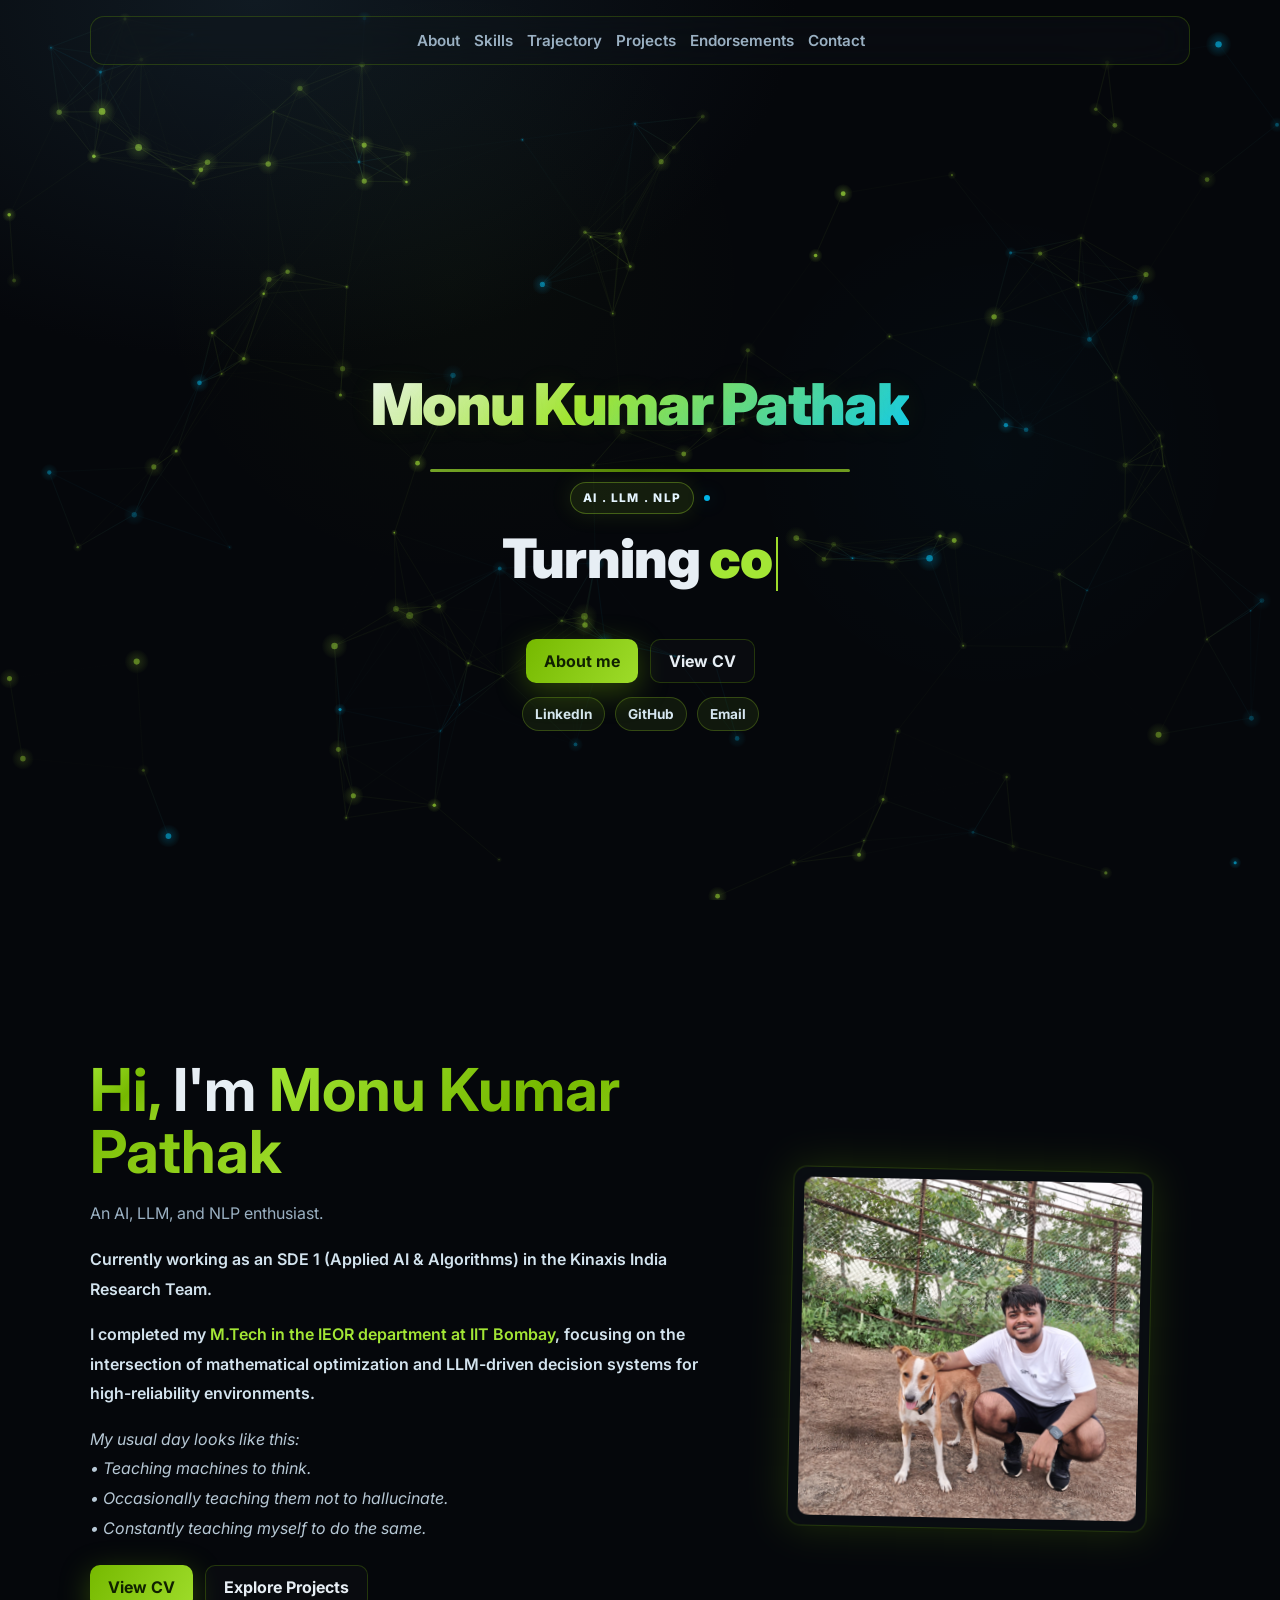
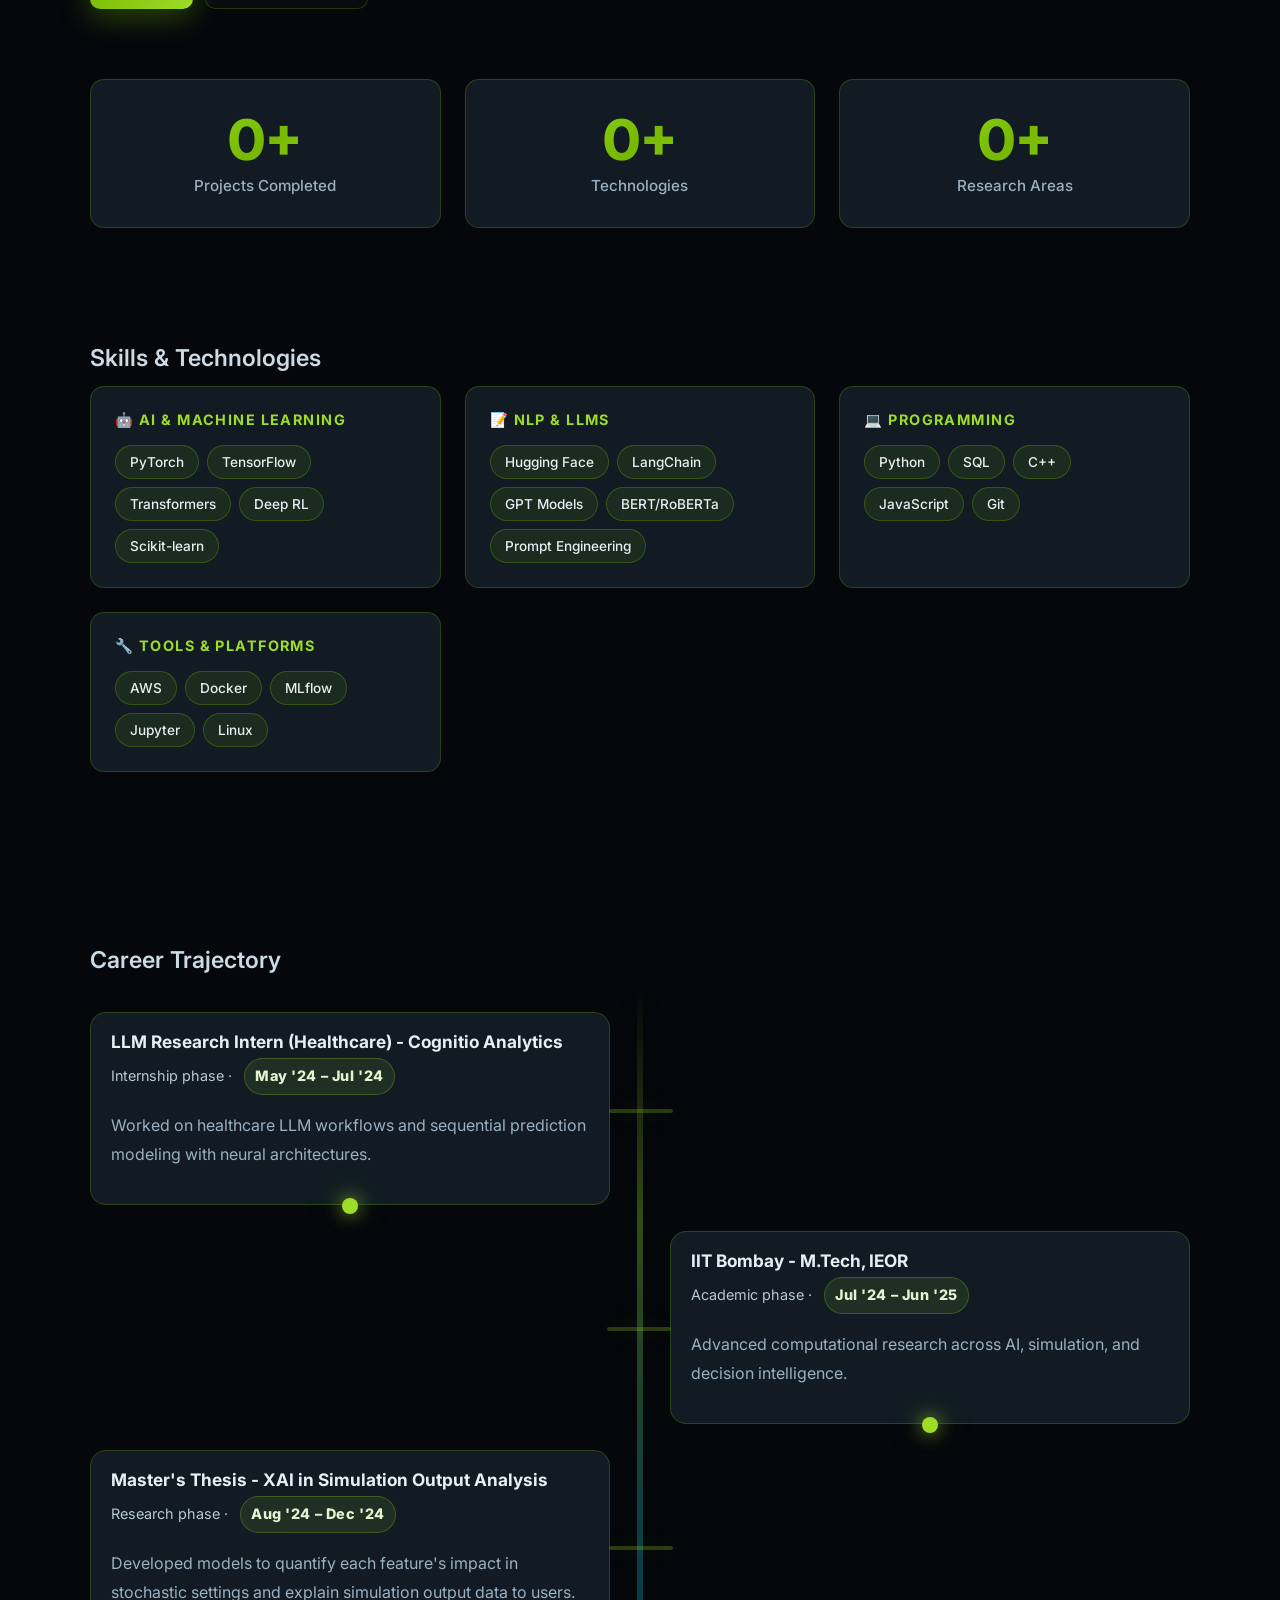
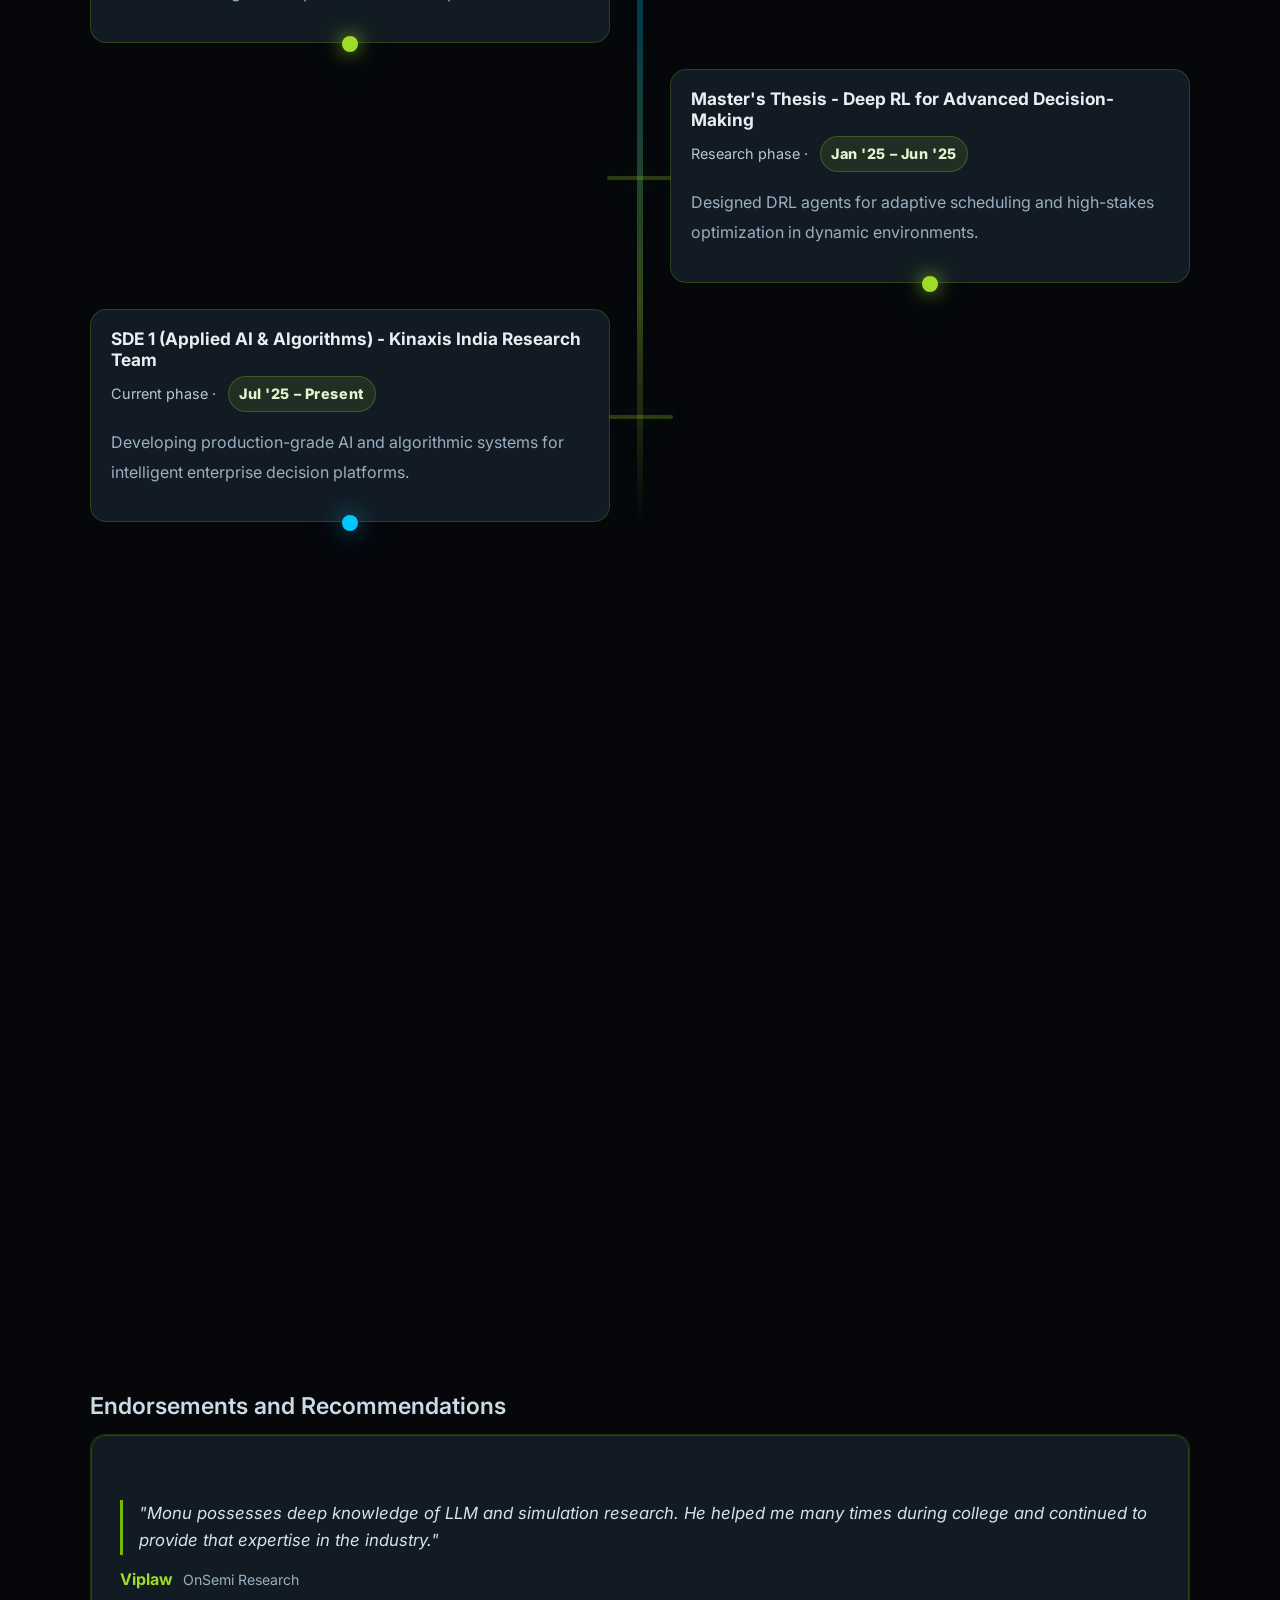
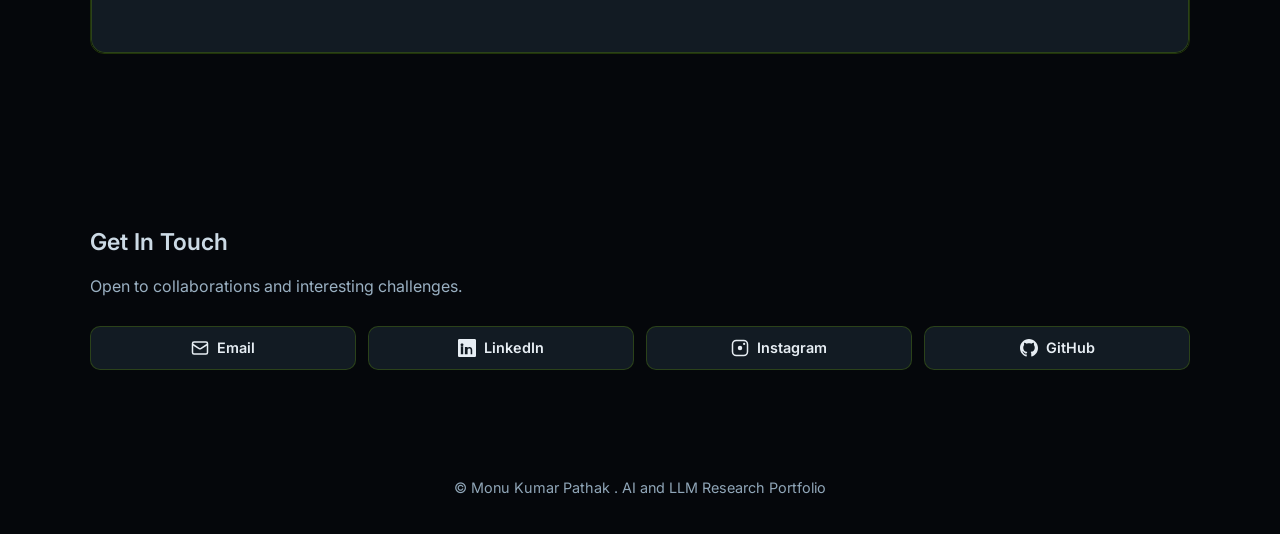
==== index.html @ 648ab64d "changed website theme and updated it" ====
<!DOCTYPE html>
<html lang="en">
<head>
  <meta charset="UTF-8" />
  <meta name="viewport" content="width=device-width, initial-scale=1.0" />
  <title>Monu Kumar Pathak | AI & LLM Research</title>
  <meta name="description" content="Portfolio of Monu Kumar Pathak - AI and LLM Researcher focused on simulation intelligence, explainability, and deep reinforcement learning." />
  
  <!-- Open Graph Meta Tags -->
  <meta property="og:title" content="Monu Kumar Pathak | AI & LLM Research" />
  <meta property="og:description" content="AI and LLM Researcher focused on simulation intelligence, explainability, and deep reinforcement learning." />
  <meta property="og:type" content="website" />
  <meta property="og:image" content="profile.jpeg" />
  <meta name="twitter:card" content="summary_large_image" />
  <meta name="twitter:title" content="Monu Kumar Pathak | AI & LLM Research" />
  <meta name="twitter:description" content="AI and LLM Researcher focused on simulation intelligence, explainability, and deep reinforcement learning." />
  
  <link rel="preconnect" href="https://fonts.googleapis.com">
  <link rel="preconnect" href="https://fonts.gstatic.com" crossorigin>
  <link href="https://fonts.googleapis.com/css2?family=Inter:wght@400;500;600;700;800&display=swap" rel="stylesheet">
  <link rel="stylesheet" href="styles.css" />
</head>
<body>
  <!-- Scroll Progress Bar -->
  <div class="scroll-progress" id="scroll-progress"></div>
  
  <!-- Page Loader -->
  <div class="page-loader" id="page-loader">
    <div class="loader-spinner"></div>
  </div>

  <canvas id="neural-canvas" aria-hidden="true"></canvas>

  <header class="site-header glass">
    <div class="container nav-wrap">
      <!-- <a class="brand" href="#top"><span>MKP</span></a> -->
      <nav aria-label="Main navigation">
        <a href="#about">About</a>
        <a href="#skills">Skills</a>
        <a href="#trajectory">Trajectory</a>
        <a href="#projects">Projects</a>
        <a href="#endorsements">Endorsements</a>
        <a href="#contact">Contact</a>
      </nav>
    </div>
  </header>

  <main id="top">
    <section class="landing-hero reveal">
      <div class="container landing-content">
        <div class="landing-identity">
          <div class="brand-lockup" aria-label="Monu Kumar Pathak personal brand">
            <p class="brand-name">Monu Kumar Pathak</p>
            <div class="brand-meta">
              <span class="brand-pill" id="tagline-prefix"></span>
              <span class="brand-dot" aria-hidden="true"></span>
              <!-- <span class="brand-role">Applied AI & Algorithms · Kinaxis Research</span> -->
            </div>
          </div>

          <h1 id="tagline-text" class="landing-tagline" aria-label="Animated tagline"></h1>

          <div class="landing-actions">
            <a class="btn btn-primary" href="#about" aria-label="Jump to About section">About me</a>
            <a class="btn btn-secondary" href="Monu_Pathak_CV.pdf" target="_blank" rel="noopener noreferrer" aria-label="Open CV PDF">View CV</a>
          </div>

          <div class="landing-social" aria-label="Social links">
            <a class="social-chip" href="https://www.linkedin.com/in/monupathak23/" target="_blank" rel="noopener noreferrer">LinkedIn</a>
            <a class="social-chip" href="https://github.com/monupathak" target="_blank" rel="noopener noreferrer">GitHub</a>
            <a class="social-chip" href="mailto:pathakmonu236@gmail.com">Email</a>
          </div>

          <div class="cursor" aria-hidden="true"></div>
        </div>
      </div>
    </section>

    <section id="about" class="hero reveal">
      <div class="container">
        <div class="hero-grid">
          <div>
            <h1><span class="gradient-text">Hi, </span>I'm <span class="gradient-text">Monu Kumar Pathak</span></h1>
            <p class="subtle-text">An AI, LLM, and NLP enthusiast.</p>
            <p class="strong-text">
              Currently working as an SDE 1 (Applied AI & Algorithms) in the Kinaxis India Research Team.
            </p>
            <p class="strong-text">
              I completed my <span style="color: #A3E635;">M.Tech in the IEOR department at IIT Bombay</span>, focusing on the intersection of mathematical optimization and LLM-driven decision systems for high-reliability environments.
            </p>
            <p class="emphasis">
              My usual day looks like this:<br>
              • Teaching machines to think.<br>
              • Occasionally teaching them not to hallucinate.<br>
              • Constantly teaching myself to do the same.
            </p>
            <div class="hero-actions">
              <a class="btn btn-primary" href="Monu_Pathak_CV.pdf" target="_blank" rel="noopener noreferrer" aria-label="View CV">View CV</a>
              <a class="btn btn-secondary" href="#projects" aria-label="Explore Projects">Explore Projects</a>
            </div>
          </div>
          <figure class="profile-card glass">
            <img src="profile.jpeg" alt="Monu Kumar Pathak - AI and LLM Researcher" loading="lazy" />
          </figure>
        </div>
        
        <!-- Stats Section -->
        <div class="stats-grid">
          <div class="stat-card glass reveal">
            <div class="stat-number" data-target="6">0</div>
            <div class="stat-label">Projects Completed</div>
          </div>
          <!-- <div class="stat-card glass reveal">
            <div class="stat-number" data-target="1">0</div>
            <div class="stat-label">Years Experience</div>
          </div> -->
          <div class="stat-card glass reveal">
            <div class="stat-number" data-target="10">0</div>
            <div class="stat-label">Technologies</div>
          </div>
          <div class="stat-card glass reveal">
            <div class="stat-number" data-target="3">0</div>
            <div class="stat-label">Research Areas</div>
          </div>
        </div>
      </div>
    </section>

    <!-- Skills Section -->
    <section id="skills" class="section reveal">
      <div class="container">
        <h2>Skills & Technologies</h2>
        <div class="skills-grid">
          <div class="skill-category glass">
            <h4>🤖 AI & Machine Learning</h4>
            <div class="skill-badges">
              <span class="skill-badge">PyTorch</span>
              <span class="skill-badge">TensorFlow</span>
              <span class="skill-badge">Transformers</span>
              <span class="skill-badge">Deep RL</span>
              <span class="skill-badge">Scikit-learn</span>
            </div>
          </div>
          <div class="skill-category glass">
            <h4>📝 NLP & LLMs</h4>
            <div class="skill-badges">
              <span class="skill-badge">Hugging Face</span>
              <span class="skill-badge">LangChain</span>
              <span class="skill-badge">GPT Models</span>
              <span class="skill-badge">BERT/RoBERTa</span>
              <span class="skill-badge">Prompt Engineering</span>
            </div>
          </div>
          <div class="skill-category glass">
            <h4>💻 Programming</h4>
            <div class="skill-badges">
              <span class="skill-badge">Python</span>
              <span class="skill-badge">SQL</span>
              <span class="skill-badge">C++</span>
              <span class="skill-badge">JavaScript</span>
              <span class="skill-badge">Git</span>
            </div>
          </div>
          <div class="skill-category glass">
            <h4>🔧 Tools & Platforms</h4>
            <div class="skill-badges">
              <span class="skill-badge">AWS</span>
              <span class="skill-badge">Docker</span>
              <span class="skill-badge">MLflow</span>
              <span class="skill-badge">Jupyter</span>
              <span class="skill-badge">Linux</span>
            </div>
          </div>
        </div>
      </div>
    </section>

    <section id="trajectory" class="section">
      <div class="container">
        <h2 class="reveal">Career Trajectory</h2>
        <div class="ladder" aria-label="Career ladder">
          <div class="ladder-rail" aria-hidden="true"></div>

          <article class="ladder-rung glass ladder-rung--left">
            <div class="ladder-node" aria-hidden="true"></div>
            <div class="ladder-step">
              <h3>LLM Research Intern (Healthcare) - Cognitio Analytics</h3>
              <p class="meta">Internship phase · <span class="timeline-date">May '24 – Jul '24</span></p>
              <p>Worked on healthcare LLM workflows and sequential prediction modeling with neural architectures.</p>
            </div>
          </article>

          <article class="ladder-rung glass ladder-rung--right">
            <div class="ladder-node" aria-hidden="true"></div>
            <div class="ladder-step">
              <h3>IIT Bombay - M.Tech, IEOR</h3>
              <p class="meta">Academic phase · <span class="timeline-date">Jul '24 – Jun '25</span></p>
              <p>Advanced computational research across AI, simulation, and decision intelligence.</p>
            </div>
          </article>

          <article class="ladder-rung glass ladder-rung--left">
            <div class="ladder-node" aria-hidden="true"></div>
            <div class="ladder-step">
              <h3>Master's Thesis - XAI in Simulation Output Analysis</h3>
              <p class="meta">Research phase · <span class="timeline-date">Aug '24 – Dec '24</span></p>
              <p>Developed models to quantify each feature's impact in stochastic settings and explain simulation output data to users.</p>
            </div>
          </article>

          <article class="ladder-rung glass ladder-rung--right">
            <div class="ladder-node" aria-hidden="true"></div>
            <div class="ladder-step">
              <h3>Master's Thesis - Deep RL for Advanced Decision-Making</h3>
              <p class="meta">Research phase · <span class="timeline-date">Jan '25 – Jun '25</span></p>
              <p>Designed DRL agents for adaptive scheduling and high-stakes optimization in dynamic environments.</p>
            </div>
          </article>

          <article class="ladder-rung glass ladder-rung--left">
            <div class="ladder-node ladder-node--current" aria-hidden="true"></div>
            <div class="ladder-step">
              <h3>SDE 1 (Applied AI & Algorithms) - Kinaxis India Research Team</h3>
              <p class="meta">Current phase · <span class="timeline-date">Jul '25 – Present</span></p>
              <p>Developing production-grade AI and algorithmic systems for intelligent enterprise decision platforms.</p>
            </div>
          </article>
        </div>
      </div>
    </section>

    <section id="projects" class="section reveal">
      <div class="container">
        <h2>Selected Projects</h2>
        
        <div class="project-grid" id="project-grid">
          
          <article class="project-card glass">
            <div class="project-card-header">
              <h3>Healthcare LLM Research Pipeline</h3>
            </div>
            <p class="project-summary">Built LSTM and Transformer models for healthcare AI use-cases with patient history data.</p>
            <div class="project-details">
              <p>Reviewed and mapped generative AI literature to healthcare use-cases; processed broad patient history data; built LSTM and Transformer models for next-visit representation. Developed end-to-end pipelines for medical sequence modeling and clinical prediction tasks.</p>
            </div>
            <div class="project-footer">
              <span class="project-tags">LLM . Healthcare AI . Sequence Modeling</span>
              <button class="project-expand-btn" aria-label="See more details">See More</button>
            </div>
          </article>
          
          <article class="project-card glass">
            <div class="project-card-header">
              <h3>AI for Advanced Data Analytics</h3>
            </div>
            <p class="project-summary">Developed simulation intelligence workflows with data farming and explainable models.</p>
            <div class="project-details">
              <p>Developed simulation intelligence workflows with data farming, clustering, and explainable models; executed large-scale simulation experiments and improved interpretability. Built automated pipelines for insight extraction from complex simulation outputs.</p>
            </div>
            <div class="project-footer">
              <span class="project-tags">Simulation AI . XAI . Unsupervised Learning</span>
              <button class="project-expand-btn" aria-label="See more details">See More</button>
            </div>
          </article>
          
          <article class="project-card glass">
            <div class="project-card-header">
              <h3>Deep RL for Job Scheduling</h3>
            </div>
            <p class="project-summary">Implemented DQN agent with SimPy-based environment and custom reward shaping.</p>
            <div class="project-details">
              <p>Implemented a DQN agent from scratch with SimPy-based environment generation and custom reward shaping, achieving strong gains over standalone strategies. Designed adaptive scheduling policies for dynamic manufacturing environments.</p>
            </div>
            <div class="project-footer">
              <span class="project-tags">Deep RL . Decision AI . SimPy</span>
              <button class="project-expand-btn" aria-label="See more details">See More</button>
            </div>
          </article>
          
          <article class="project-card glass">
            <div class="project-card-header">
              <h3>LLM for Knowledge Graphs</h3>
            </div>
            <p class="project-summary">Fine-tuned COMET-style generative modeling for commonsense inference.</p>
            <div class="project-details">
              <p>Fine-tuned COMET-style generative modeling for commonsense inference generation, leveraging ConceptNet and ATOMIC-scale knowledge graphs. Created novel approaches for reasoning over structured knowledge representations.</p>
            </div>
            <div class="project-footer">
              <span class="project-tags">LLM . Knowledge Graphs . Generative AI</span>
              <button class="project-expand-btn" aria-label="See more details">See More</button>
            </div>
          </article>
          
          <article class="project-card glass">
            <div class="project-card-header">
              <h3>Private Recommendation Systems</h3>
            </div>
            <p class="project-summary">Built privacy-preserving recommendation pipelines with differential privacy.</p>
            <div class="project-details">
              <p>Built privacy-preserving recommendation pipelines with Laplace noise at multiple stages, implementing ALS and SGD matrix factorization while balancing privacy and accuracy. Achieved strong utility-privacy tradeoffs in production settings.</p>
            </div>
            <div class="project-footer">
              <span class="project-tags">ML Systems . Differential Privacy . Recommenders</span>
              <button class="project-expand-btn" aria-label="See more details">See More</button>
            </div>
          </article>
          
          <article class="project-card glass">
            <div class="project-card-header">
              <h3>NLP Model Optimization</h3>
            </div>
            <p class="project-summary">Optimized NLP models achieving 4x inference speedup for production.</p>
            <div class="project-details">
              <p>Optimized NLP models for production deployment with quantization, pruning, and knowledge distillation techniques achieving 4x inference speedup. Deployed efficient models on edge devices with minimal accuracy loss.</p>
            </div>
            <div class="project-footer">
              <span class="project-tags">NLP . Model Optimization . Production</span>
              <button class="project-expand-btn" aria-label="See more details">See More</button>
            </div>
          </article>
          
        </div>
      </div>
    </section>

    <section id="endorsements" class="section reveal">
      <div class="container">
        <h2>Endorsements and Recommendations</h2>
        <div class="endorsement-stage" id="endorsement-stage">
          <article class="endorsement-card glass" data-index="0">
            <blockquote>"Monu possesses deep knowledge of LLM and simulation research. He helped me many times during college and continued to provide that expertise in the industry."</blockquote>
            <footer><strong>Viplaw</strong><span>OnSemi Research</span></footer>
          </article>
          <article class="endorsement-card glass" data-index="1">
            <blockquote>"Monu brings a strong statistical foundation to every project. While working together on distribution modeling, his ability to break down mathematical complexities into functional logic made him a highly effective collaborator."</blockquote>
            <footer><strong>Saurabh</strong><span>Data Scientist - IndusInd Bank</span></footer>
          </article>
        </div>
      </div>
    </section>

    <section id="contact" class="section reveal">
      <div class="container">
        <h2>Get In Touch</h2>
        <p>Open to collaborations and interesting challenges.</p>
        <div class="contact-grid">
          <a class="contact-btn" href="mailto:pathakmonu236@gmail.com" title="Email">
            <svg width="20" height="20" viewBox="0 0 24 24" fill="none" stroke="currentColor" stroke-width="2">
              <rect x="2" y="4" width="20" height="16" rx="2"></rect>
              <path d="m22 7-8.97 5.7a1.94 1.94 0 0 1-2.06 0L2 7"></path>
            </svg>
            Email
          </a>
          <a class="contact-btn" href="https://www.linkedin.com/in/monupathak23/" target="_blank" rel="noopener noreferrer" title="LinkedIn">
            <svg width="20" height="20" viewBox="0 0 24 24" fill="currentColor">
              <path d="M20.447 20.452h-3.554v-5.569c0-1.328-.475-2.236-1.986-2.236-1.081 0-1.722.722-2.006 1.422-.103.249-.129.597-.129.946v5.437h-3.554s.047-8.733 0-9.633h3.554v1.36c.401-.618 1.119-1.5 2.719-1.5 1.987 0 3.475 1.255 3.475 3.952v5.821zM5.337 9.432c-1.144 0-1.915-.759-1.915-1.71 0-.952.768-1.71 1.959-1.71 1.19 0 1.916.759 1.916 1.71 0 .951-.726 1.71-1.96 1.71zm1.581 11.02H3.757V9.819h3.161v10.633zM22.225 0H1.771C.792 0 0 .774 0 1.729v20.542C0 23.227.792 24 1.771 24h20.451C23.2 24 24 23.227 24 22.271V1.729C24 .774 23.2 0 22.225 0z"></path>
            </svg>
            LinkedIn
          </a>
          <a class="contact-btn" href="https://www.instagram.com/akamonupathak/" target="_blank" rel="noopener noreferrer" title="Instagram">
            <svg width="20" height="20" viewBox="0 0 24 24" fill="currentColor">
              <rect x="2" y="2" width="20" height="20" rx="5" ry="5" fill="none" stroke="currentColor" stroke-width="2"></rect>
              <path d="M12 15a3 3 0 1 0 0-6 3 3 0 0 0 0 6z" fill="currentColor"></path>
              <circle cx="17.5" cy="6.5" r="1.5" fill="currentColor"></circle>
            </svg>
            Instagram
          </a>
          <a class="contact-btn" href="https://github.com/monupathak" target="_blank" rel="noopener noreferrer" title="GitHub">
            <svg width="20" height="20" viewBox="0 0 24 24" fill="currentColor">
              <path d="M12 0c-6.626 0-12 5.373-12 12 0 5.302 3.438 9.8 8.207 11.387.599.111.793-.261.793-.577v-2.234c-3.338.726-4.033-1.416-4.033-1.416-.546-1.387-1.333-1.756-1.333-1.756-1.089-.745.083-.729.083-.729 1.205.084 1.839 1.237 1.839 1.237 1.07 1.834 2.807 1.304 3.492.997.107-.775.418-1.305.762-1.604-2.665-.305-5.467-1.334-5.467-5.931 0-1.311.469-2.381 1.236-3.221-.124-.303-.535-1.524.117-3.176 0 0 1.008-.322 3.301 1.23.957-.266 1.983-.399 3.003-.404 1.02.005 2.047.138 3.006.404 2.291-1.552 3.297-1.23 3.297-1.23.653 1.653.242 2.874.118 3.176.77.84 1.235 1.911 1.235 3.221 0 4.609-2.807 5.624-5.479 5.921.43.372.823 1.102.823 2.222v 3.293c0 .319.192.694.801.576 4.765-1.589 8.199-6.086 8.199-11.386 0-6.627-5.373-12-12-12z"></path>
            </svg>
            GitHub
          </a>
        </div>
      </div>
    </section>
  </main>

  <footer class="footer">
    <p>&copy; Monu Kumar Pathak . AI and LLM Research Portfolio</p>
  </footer>

  <script src="script.js"></script>
</body>
</html>
---- styles.css ----
:root {
  --bg: #05070b;
  --surface: rgba(15, 21, 28, 0.72);
  --surface-2: rgba(20, 30, 38, 0.9);
  --text: #e7eef4;
  --muted: #9ab0c2;
  --accent: #76b900;
  --accent-2: #9edc2a;
  --line: rgba(118, 185, 0, 0.25);
  --gradient-primary: linear-gradient(135deg, #A3E635 0%, #76b900 50%, #9edc2a 100%);
  --glow-green: 0 0 30px rgba(118, 185, 0, 0.4), 0 0 60px rgba(118, 185, 0, 0.2);
}

* { box-sizing: border-box; }

html, body {
  margin: 0; padding: 0;
  font-family: "Inter", system-ui, -apple-system, sans-serif;
  background: radial-gradient(1200px 800px at 20% 0%, #101a22 0%, var(--bg) 45%), var(--bg);
  color: var(--text);
  scroll-behavior: smooth;
  overflow-x: hidden;
}

/* Scroll Progress Bar */
.scroll-progress {
  position: fixed;
  top: 0;
  left: 0;
  width: 0%;
  height: 3px;
  background: var(--gradient-primary);
  z-index: 100;
  transition: width 0.1s ease-out;
  box-shadow: var(--glow-green);
}

/* Gradient Text Utility */
.gradient-text {
  background: var(--gradient-primary);
  -webkit-background-clip: text;
  -webkit-text-fill-color: transparent;
  background-clip: text;
}

/* Loading Animation */
.page-loader {
  position: fixed;
  inset: 0;
  background: var(--bg);
  display: flex;
  align-items: center;
  justify-content: center;
  z-index: 200;
  transition: opacity 0.5s ease, visibility 0.5s ease;
}

.page-loader.hidden {
  opacity: 0;
  visibility: hidden;
}

.loader-spinner {
  width: 50px;
  height: 50px;
  border: 3px solid var(--line);
  border-top-color: var(--accent-2);
  border-radius: 50%;
  animation: spin 1s linear infinite;
}

@keyframes spin {
  to { transform: rotate(360deg); }
}

#neural-canvas {
  position: fixed; inset: 0;
  width: 100%; height: 100%;
  z-index: 1; opacity: 0.9;
  mix-blend-mode: screen;
  pointer-events: auto;
}

/*  LANDING HERO  */
.landing-hero {
  position: relative;
  min-height: 100vh;
  display: flex;
  align-items: center;
  justify-content: center;
  z-index: 2;
  padding: 80px 0 60px;
}

.landing-content {
  max-width: 900px;
  text-align: center;
}

.landing-identity {
  display: flex;
  flex-direction: column;
  align-items: center;
  gap: 14px;
}

/* Brand lockup */
.brand-lockup {
  display: flex;
  flex-direction: column;
  align-items: center;
  gap: 10px;
}

.brand-name {
  margin: 0;
  font-size: clamp(2.1rem, 6.2vw, 3.6rem);
  font-weight: 900;
  letter-spacing: -0.03em;
  text-transform: none;
  position: relative;
  background: linear-gradient(135deg, #f1f7fb 0%, #A3E635 40%, #00c8ff 100%);
  -webkit-background-clip: text;
  -webkit-text-fill-color: transparent;
  background-clip: text;
  text-shadow: 0 0 28px rgba(158, 220, 42, 0.08);
}

.brand-name::after {
  content: "";
  display: block;
  width: min(420px, 82vw);
  height: 3px;
  margin: 12px auto 0;
  background: var(--gradient-primary);
  border-radius: 999px;
  opacity: 0.7;
  filter: blur(0.1px);
}

.brand-meta {
  display: flex;
  align-items: center;
  justify-content: center;
  flex-wrap: wrap;
  gap: 10px;
}

.brand-pill {
  display: inline-flex;
  align-items: center;
  padding: 8px 12px;
  border-radius: 999px;
  border: 1px solid rgba(158, 220, 42, 0.35);
  background: rgba(158, 220, 42, 0.10);
  color: #e5f5ff;
  font-weight: 800;
  letter-spacing: 0.12em;
  text-transform: uppercase;
  font-size: 0.74rem;
  box-shadow: 0 0 22px rgba(158, 220, 42, 0.12);
}

.brand-dot {
  width: 6px;
  height: 6px;
  border-radius: 50%;
  background: rgba(0, 200, 255, 0.9);
  box-shadow: 0 0 18px rgba(0, 200, 255, 0.35);
}

.brand-role {
  color: #a8bed0;
  font-weight: 700;
  font-size: 0.92rem;
}

.landing-kicker {
  margin: 0;
  display: inline-flex;
  padding: 8px 14px;
  border-radius: 999px;
  border: 1px solid var(--line);
  background: rgba(15, 21, 28, 0.35);
  color: #cfe2ee;
  font-weight: 700;
  letter-spacing: 0.08em;
  text-transform: uppercase;
  font-size: 0.78rem;
}

.landing-tagline {
  margin: 0;
  font-size: clamp(1.7rem, 4.6vw, 3.4rem);
  line-height: 1.12;
  font-weight: 900;
  letter-spacing: -0.02em;
  min-height: 1.6em;
}

@media (max-width: 760px) {
  .brand-role { text-align: center; }
}

.landing-actions {
  display: flex;
  gap: 12px;
  flex-wrap: wrap;
  justify-content: center;
  margin-top: 10px;
}

.landing-social {
  display: flex;
  gap: 10px;
  flex-wrap: wrap;
  justify-content: center;
}

.social-chip {
  text-decoration: none;
  padding: 8px 12px;
  border-radius: 999px;
  border: 1px solid rgba(158, 220, 42, 0.25);
  background: rgba(158, 220, 42, 0.08);
  color: #d6e6f0;
  font-weight: 700;
  font-size: 0.85rem;
  transition: transform 0.2s ease, border-color 0.2s ease, background 0.2s ease;
}

.social-chip:hover {
  transform: translateY(-2px);
  border-color: rgba(158, 220, 42, 0.65);
  background: rgba(158, 220, 42, 0.14);
}

.tagline-prefix {
  font-size: clamp(0.85rem, 2vw, 1rem);
  color: var(--accent-2);
  font-weight: 700;
  letter-spacing: .08em;
  text-transform: uppercase;
  margin: 0;
  display: block;
  min-height: 1.5rem;
}

.tagline-main {
  font-size: clamp(2.5rem, 7vw, 4.5rem);
  line-height: 1.1;
  margin: 0;
  font-weight: 800;
  letter-spacing: -0.02em;
  min-height: 2em;
}

@media (max-width: 760px) {
  .landing-sep { display: none; }
}

.cursor {
  display: none;
  width: 2px;
  height: 1em;
  background: var(--accent-2);
  margin-left: 4px;
  animation: blink 0.7s infinite;
  vertical-align: middle;
}

@keyframes blink {
  0%, 49% { opacity: 1; }
  50%, 100% { opacity: 0; }
}

.container { width: min(1100px, 92vw); margin: 0 auto; overflow: visible; }

.site-header {
  position: sticky; top: 0; z-index: 30;
  margin: 16px auto; width: min(1100px, 92vw);
  border: 1px solid var(--line);
}

.glass {
  background: rgba(15, 21, 28, 0.35);
  backdrop-filter: blur(20px);
  border-radius: 14px;
  border: 1px solid var(--line);
}

.nav-wrap { display: flex; align-items: center; justify-content: center; padding: 14px 18px; }
.brand { font-size: 1.1rem; font-weight: 800; letter-spacing: .3px; color: var(--text); text-decoration: none; }
.brand span { color: var(--accent-2); }
nav { display: flex; gap: 14px; }
nav a { color: var(--muted); text-decoration: none; font-weight: 600; font-size: .95rem; }
nav a:hover { color: var(--text); }

/*  HERO  */
.hero { 
  padding: 78px 0 22px; 
  position: relative;
  z-index: 2;
}

.hero-grid {
  display: grid;
  grid-template-columns: 1.2fr .8fr;
  gap: 22px; align-items: center;
}

.profile-card {
  padding: 10px; max-width: 360px; margin-left: auto;
  transform: rotate(1.2deg);
  box-shadow: 0 0 40px rgba(118, 185, 0, .2);
  animation: float 6s ease-in-out infinite;
  transition: transform 0.3s ease, box-shadow 0.3s ease;
}

.profile-card:hover {
  transform: rotate(0deg) scale(1.02);
  box-shadow: 0 0 60px rgba(118, 185, 0, .4), 0 0 100px rgba(118, 185, 0, .2);
}

@keyframes float {
  0%, 100% { transform: rotate(1.2deg) translateY(0px); }
  50% { transform: rotate(1.2deg) translateY(-10px); }
}

.profile-card img { width: 100%; height: 100%; object-fit: cover; border-radius: 10px; display: block; }

.tag { color: var(--accent-2); font-weight: 700; letter-spacing: .08em; text-transform: uppercase; font-size: .8rem; }
h1 { margin: 0; font-size: clamp(2rem, 6vw, 3.7rem); line-height: 1.05; }
h1 .gradient-text {
  background: var(--gradient-primary);
  -webkit-background-clip: text;
  -webkit-text-fill-color: transparent;
  background-clip: text;
}
h2 { 
  margin: 14px 0; 
  color: #ccdae5; 
  font-size: clamp(1rem, 2.7vw, 1.45rem); 
  font-weight: 600; 
}
.section > h2 {
  background: linear-gradient(135deg, #f1f7fb 0%, #A3E635 100%);
  -webkit-background-clip: text;
  -webkit-text-fill-color: transparent;
  background-clip: text;
  font-size: clamp(1.8rem, 4vw, 2.5rem);
  font-weight: 800;
}
p { color: var(--muted); line-height: 1.85; }
.hero > p { max-width: 850px; }
.strong-text { font-weight: 600; color: #d3e3ee; }
.emphasis { font-style: italic; color: #b7c8d5; }

.hero-actions { display: flex; gap: 12px; margin: 22px 0 30px; flex-wrap: wrap; }

.quote-strip { display: grid; grid-template-columns: repeat(auto-fit, minmax(260px, 1fr)); gap: 12px; }
.quote-card { padding: 12px 14px; border-style: dashed; }
.quote-card p { margin: 0; font-weight: 600; color: #d3e3ee; }

.btn {
  display: inline-flex; align-items: center; justify-content: center;
  text-decoration: none; padding: 11px 18px; border-radius: 10px;
  font-weight: 700; transition: transform .2s ease, box-shadow .2s ease;
  position: relative;
  overflow: hidden;
}
.btn:hover { transform: translateY(-2px); }
.btn-primary {
  color: #102100;
  background: linear-gradient(120deg, var(--accent), var(--accent-2));
  box-shadow: 0 8px 30px rgba(118, 185, 0, .35);
}
.btn-primary::before {
  content: '';
  position: absolute;
  top: 0;
  left: -100%;
  width: 100%;
  height: 100%;
  background: linear-gradient(90deg, transparent, rgba(255,255,255,0.3), transparent);
  animation: shimmer 3s infinite;
}
@keyframes shimmer {
  0% { left: -100%; }
  100% { left: 100%; }
}
.btn-primary:hover {
  box-shadow: 0 12px 40px rgba(118, 185, 0, .5);
}
.btn-secondary { 
  color: var(--text); 
  border: 1px solid var(--line); 
  background: rgba(255,255,255,.02);
  transition: all 0.3s ease;
}
.btn-secondary:hover {
  border-color: var(--accent);
  background: rgba(118, 185, 0, 0.1);
}

.section { padding: 80px 0; position: relative; z-index: 2; }
.section > h2 { margin-top: 0; margin-bottom: 40px; color: #f1f7fb; }

#projects { 
  overflow: visible;
  padding: 40px 0;
}

#projects .container {
  overflow: visible;
}

/*  CAREER ROAD  */
/*  CAREER LADDER  */
.ladder {
  position: relative;
  padding: 24px 0 6px;
  display: grid;
  gap: 26px;
}

.ladder-rail {
  position: absolute;
  left: 50%;
  top: 0;
  transform: translateX(-50%);
  width: 6px;
  height: 100%;
  border-radius: 999px;
  background: linear-gradient(
    180deg,
    rgba(158, 220, 42, 0.0) 0%,
    rgba(158, 220, 42, 0.35) 20%,
    rgba(0, 200, 255, 0.30) 55%,
    rgba(158, 220, 42, 0.35) 80%,
    rgba(158, 220, 42, 0.0) 100%
  );
  box-shadow: 0 0 40px rgba(118, 185, 0, 0.12);
  opacity: 0.9;
}

.ladder-rung {
  position: relative;
  width: min(520px, 92%);
  padding: 18px 20px;
  background: var(--surface-2);
  border-radius: 16px;
}

.ladder-step h3 { margin: 0; font-size: 1.08rem; }
.meta { margin: 6px 0 10px; font-size: .9rem; color: #b7c8d5; }

.ladder-rung--left { justify-self: start; transform: translateX(-34px); }
.ladder-rung--right { justify-self: end; transform: translateX(34px); }

/* Connecting rung bar */
.ladder-rung::before {
  content: "";
  position: absolute;
  top: 50%;
  width: 64px;
  height: 4px;
  border-radius: 999px;
  background: rgba(158, 220, 42, 0.25);
  box-shadow: 0 0 20px rgba(158, 220, 42, 0.12);
}

.ladder-rung--left::before { right: -64px; }
.ladder-rung--right::before { left: -64px; }

/* Node at the bottom center of each card */
.ladder-node {
  position: absolute;
  bottom: -10px;
  left: 50%;
  transform: translateX(-50%);
  width: 16px;
  height: 16px;
  border-radius: 50%;
  background: var(--accent-2);
  box-shadow: 0 0 18px rgba(158,220,42,.8), 0 0 40px rgba(158,220,42,.25);
  z-index: 2;
}

.ladder-node--current {
  background: rgb(0, 200, 255);
  box-shadow: 0 0 22px rgba(0,200,255,.55), 0 0 55px rgba(0,200,255,.25);
}

/* Reveal animation for ladder rungs with slide-in effect */
.ladder-rung {
  opacity: 0;
  transition: opacity 1.2s ease, transform 1.2s cubic-bezier(0.34, 1.56, 0.64, 1);
}

.ladder-rung--left {
  transform: translateX(-60px) translateY(20px) scale(0.95);
}

.ladder-rung--right {
  transform: translateX(60px) translateY(20px) scale(0.95);
}

.ladder-rung.show {
  opacity: 1;
  transform: translateX(0) translateY(0) scale(1);
}

@media (max-width: 760px) {
  .ladder-rail { left: 16px; transform: none; }
  .ladder-rung { justify-self: stretch; width: 100%; padding-left: 44px; }
  .ladder-rung--left,
  .ladder-rung--right { 
    transform: translateY(30px) scale(0.95); 
  }
  .ladder-rung.show {
    transform: translateY(0) scale(1);
  }
  .ladder-node { 
    left: 50%;
    bottom: -10px;
    transform: translateX(-50%);
  }
  .ladder-rung::before { display: none; }
}

.timeline-date {
  display: inline-flex;
  align-items: center;
  padding: 4px 10px;
  border-radius: 999px;
  border: 1px solid rgba(158, 220, 42, 0.25);
  background: rgba(158, 220, 42, 0.10);
  color: #dff5cf;
  font-weight: 800;
  letter-spacing: 0.04em;
  margin-left: 8px;
}

/*  PROJECTS RAIL  */
#projects { overflow: hidden; }

#projects.scroll-locked {
  position: fixed;
  top: 0;
  left: 0;
  width: 100%;
  height: 100vh;
  z-index: 15;
  display: flex;
  align-items: center;
  justify-content: center;
  background: radial-gradient(1200px 800px at 20% 0%, #101a22 0%, #05070b 45%), #05070b;
}

.project-rail {
  display: grid;
  grid-auto-flow: column;
  grid-auto-columns: minmax(280px, 34vw);
  gap: 14px;
  overflow-x: auto;
  overflow-y: hidden;
  padding: 8px 2px 14px;
  scroll-snap-type: x mandatory;
  scrollbar-width: thin;
  scrollbar-color: rgba(158,220,42,.55) rgba(255,255,255,.05);
  scroll-behavior: smooth;
}
.project-rail::-webkit-scrollbar { height: 10px; }
.project-rail::-webkit-scrollbar-thumb { background: rgba(158,220,42,.55); border-radius: 999px; }
.project-rail::-webkit-scrollbar-track { background: rgba(255,255,255,.05); }

.card {
  padding: 18px 22px; 
  background: var(--surface-2);
  transition: transform .25s ease, border-color .25s ease, box-shadow .25s ease;
  border: 1px solid var(--line);
  border-radius: 12px;
  position: relative;
  overflow: hidden;
}
.card::before {
  content: '';
  position: absolute;
  top: 0;
  left: 0;
  right: 0;
  height: 2px;
  background: var(--gradient-primary);
  transform: scaleX(0);
  transition: transform 0.3s ease;
}
.card:hover::before {
  transform: scaleX(1);
}
.rail-card { scroll-snap-align: start; min-height: 280px; }
.card:hover { 
  transform: translateY(-8px) rotateX(2deg); 
  border-color: rgba(158,220,42,.7); 
  box-shadow: 0 20px 40px rgba(0,0,0,0.3), 0 0 30px rgba(118, 185, 0, 0.2);
}
.card h3 { margin-top: 0; margin-bottom: 8px; font-size: 1.05rem; }
.card p { margin: 0 0 12px; font-size: 0.9rem; }
.card span { color: var(--accent-2); font-size: .85rem; font-weight: 700; }

/* Project rail dots */
.rail-dots {
  display: flex;
  justify-content: center;
  gap: 10px;
  margin-top: 16px;
}

.rail-dot {
  width: 10px;
  height: 10px;
  border-radius: 50%;
  background: rgba(255,255,255,0.25);
  border: none;
  cursor: pointer;
  transition: all 0.3s ease;
  padding: 0;
}

.rail-dot:hover {
  background: rgba(158, 220, 42, 0.6);
  transform: scale(1.2);
}

.rail-dot.active {
  background: var(--accent-2);
  box-shadow: 0 0 10px rgba(158, 220, 42, 0.7);
  transform: scale(1.3);
}

.rail-hint { margin-top: 8px; color: #a4bac9; font-size: .9rem; text-align: center; }

/* ========================================
   PROJECT GRID — Responsive card layout
   ======================================== */

.project-grid {
  display: grid;
  grid-template-columns: repeat(5, 1fr);
  gap: 20px;
  margin-top: 30px;
}

/* Large screens: 4 columns */
@media (max-width: 1400px) {
  .project-grid {
    grid-template-columns: repeat(4, 1fr);
  }
}

/* Medium screens: 3 columns */
@media (max-width: 1100px) {
  .project-grid {
    grid-template-columns: repeat(3, 1fr);
  }
}

/* Tablet: 2 columns */
@media (max-width: 760px) {
  .project-grid {
    grid-template-columns: repeat(2, 1fr);
    gap: 16px;
  }
}

/* Mobile: 1 column */
@media (max-width: 500px) {
  .project-grid {
    grid-template-columns: 1fr;
  }
}

/* Project Card */
.project-card {
  padding: 20px;
  background: rgba(15, 25, 35, 0.9);
  border: 1px solid var(--line);
  border-radius: 14px;
  display: flex;
  flex-direction: column;
  transition: all 0.4s ease;
  position: relative;
  overflow: hidden;
}

.project-card::before {
  content: '';
  position: absolute;
  top: 0;
  left: 0;
  right: 0;
  height: 3px;
  background: var(--gradient-primary);
  transform: scaleX(0);
  transition: transform 0.3s ease;
}

.project-card:hover {
  transform: translateY(-6px);
  border-color: rgba(158, 220, 42, 0.5);
  box-shadow: 0 16px 40px rgba(0, 0, 0, 0.4), 0 0 30px rgba(158, 220, 42, 0.15);
}

.project-card:hover::before {
  transform: scaleX(1);
}

.project-card-header {
  display: flex;
  align-items: flex-start;
  gap: 12px;
  margin-bottom: 12px;
}

.project-icon {
  font-size: 1.8rem;
  flex-shrink: 0;
}

.project-card h3 {
  margin: 0;
  font-size: 1rem;
  color: #fff;
  line-height: 1.4;
}

.project-summary {
  font-size: 0.85rem;
  color: #a4bac9;
  line-height: 1.5;
  margin: 0 0 12px;
}

/* Hidden details - shown on expand */
.project-details {
  max-height: 0;
  overflow: hidden;
  transition: max-height 0.5s ease, padding 0.3s ease;
}

.project-details p {
  font-size: 0.85rem;
  color: #c4d4e4;
  line-height: 1.6;
  margin: 0;
  padding-top: 12px;
  border-top: 1px solid var(--line);
}

.project-card.expanded .project-details {
  max-height: 300px;
}

.project-card.expanded .project-summary {
  display: none;
}

.project-footer {
  margin-top: auto;
  padding-top: 12px;
  display: flex;
  flex-direction: column;
  gap: 12px;
}

.project-tags {
  font-size: 0.75rem;
  color: var(--accent-2);
  font-weight: 600;
}

.project-expand-btn {
  background: rgba(158, 220, 42, 0.15);
  border: 1px solid rgba(158, 220, 42, 0.4);
  color: var(--accent-2);
  padding: 8px 16px;
  border-radius: 8px;
  font-size: 0.8rem;
  font-weight: 600;
  cursor: pointer;
  transition: all 0.3s ease;
  align-self: flex-start;
}

.project-expand-btn:hover {
  background: rgba(158, 220, 42, 0.3);
  box-shadow: 0 0 15px rgba(158, 220, 42, 0.3);
}

.project-card.expanded .project-expand-btn {
  background: rgba(255, 100, 100, 0.15);
  border-color: rgba(255, 100, 100, 0.4);
  color: #ff8888;
}

.project-card.expanded .project-expand-btn:hover {
  background: rgba(255, 100, 100, 0.3);
}

/*  ENDORSEMENTS CAROUSEL  */
.endorsement-stage {
  position: relative;
  height: 220px;
  overflow: hidden;
  border-radius: 14px;
  border: 1px solid var(--line);
}

.endorsement-card {
  position: absolute;
  inset: 0;
  padding: 24px 28px;
  display: flex;
  flex-direction: column;
  justify-content: center;
  opacity: 0;
  transform: translateX(100%);
  transition: opacity .6s ease, transform .6s ease;
  background: var(--surface-2);
}

.endorsement-card.active {
  opacity: 1;
  transform: translateX(0);
}

.endorsement-card.exit-left {
  opacity: 0;
  transform: translateX(-100%);
}

.endorsement-card blockquote {
  margin: 0 0 14px;
  font-size: 1.05rem;
  line-height: 1.65;
  color: #d3e3ee;
  font-style: italic;
  border-left: 3px solid var(--accent);
  padding-left: 16px;
}

.endorsement-card footer {
  display: flex;
  align-items: center;
  gap: 10px;
}

.endorsement-card footer strong {
  color: var(--accent-2);
  font-size: 1rem;
}

.endorsement-card footer span {
  color: var(--muted);
  font-size: .88rem;
}

/*  CONTACT  */
.contact-grid {
  display: grid; gap: 12px;
  grid-template-columns: repeat(auto-fit, minmax(120px, 1fr));
  margin-top: 24px;
}

.contact-btn {
  display: inline-flex; 
  align-items: center; 
  justify-content: center;
  gap: 8px;
  min-height: 44px;
  padding: 10px 16px;
  border-radius: 10px;
  text-decoration: none;
  color: var(--text);
  background: var(--surface-2);
  border: 1px solid var(--line);
  font-weight: 600;
  font-size: 0.9rem;
  transition: all 0.3s ease;
}

.contact-btn:hover {
  background: rgba(118, 185, 0, 0.1);
  border-color: var(--accent);
  color: var(--accent-2);
  transform: translateY(-2px);
}

.contact-btn svg {
  width: 18px;
  height: 18px;
  flex-shrink: 0;
}

.footer { text-align: center; padding: 25px 12px 32px; }
.footer p { margin: 0; color: #90a6b8; font-size: .9rem; }

/* SKILLS SECTION */
.skills-grid {
  display: grid;
  grid-template-columns: repeat(auto-fit, minmax(280px, 1fr));
  gap: 24px;
}

.skill-category {
  padding: 24px;
  background: var(--surface-2);
  border-radius: 14px;
  border: 1px solid var(--line);
  transition: all 0.3s ease;
}

.skill-category:hover {
  border-color: var(--accent);
  transform: translateY(-4px);
  box-shadow: 0 10px 30px rgba(0,0,0,0.2);
}

.skill-category h4 {
  margin: 0 0 16px;
  color: var(--accent-2);
  font-size: 0.9rem;
  text-transform: uppercase;
  letter-spacing: 0.1em;
}

.skill-badges {
  display: flex;
  flex-wrap: wrap;
  gap: 8px;
}

.skill-badge {
  display: inline-flex;
  align-items: center;
  gap: 6px;
  padding: 8px 14px;
  background: rgba(118, 185, 0, 0.1);
  border: 1px solid rgba(118, 185, 0, 0.3);
  border-radius: 20px;
  color: var(--text);
  font-size: 0.85rem;
  font-weight: 500;
  transition: all 0.3s ease;
}

.skill-badge:hover {
  background: rgba(118, 185, 0, 0.2);
  border-color: var(--accent-2);
  transform: scale(1.05);
}

.skill-badge svg {
  width: 16px;
  height: 16px;
}

/* STATS SECTION */
.stats-grid {
  display: grid;
  grid-template-columns: repeat(auto-fit, minmax(200px, 1fr));
  gap: 24px;
  margin-top: 40px;
}

.stat-card {
  text-align: center;
  padding: 32px 24px;
  background: var(--surface-2);
  border-radius: 14px;
  border: 1px solid var(--line);
  transition: all 0.3s ease;
}

.stat-card:hover {
  border-color: var(--accent);
  box-shadow: 0 0 30px rgba(118, 185, 0, 0.15);
}

.stat-number {
  font-size: clamp(2.5rem, 5vw, 3.5rem);
  font-weight: 800;
  background: var(--gradient-primary);
  -webkit-background-clip: text;
  -webkit-text-fill-color: transparent;
  background-clip: text;
  line-height: 1;
  margin-bottom: 8px;
}

.stat-label {
  color: var(--muted);
  font-size: 0.95rem;
  font-weight: 500;
}

/* TECH ICONS IN PROJECT CARDS */
.tech-stack {
  display: flex;
  gap: 8px;
  margin-top: 12px;
  flex-wrap: wrap;
}

.tech-icon {
  width: 28px;
  height: 28px;
  padding: 5px;
  background: rgba(118, 185, 0, 0.1);
  border-radius: 6px;
  display: flex;
  align-items: center;
  justify-content: center;
}

.tech-icon img {
  width: 100%;
  height: 100%;
  object-fit: contain;
}

/*  REVEAL  */
.reveal {
  opacity: 0; transform: translateY(18px);
  transition: opacity .65s ease, transform .65s ease;
}
.reveal.show { opacity: 1; transform: translateY(0); }

/*  RESPONSIVE  */
@media (max-width: 760px) {
  .hero-grid { grid-template-columns: 1fr; }
  .profile-card { margin: 0; max-width: 320px; }
  .road-card { width: 100% !important; justify-self: stretch !important; }
  .road-card[data-side="left"],
  .road-card[data-side="right"] { transform: translateY(20px) scale(.96); border-radius: 14px; }
  .road-card.show { transform: translateY(0) scale(1); }
  .road-dot { display: none; }
  .road-svg { display: none; }
  .project-rail { grid-auto-columns: 82vw; }
  .endorsement-stage { height: 280px; }
  .nav-wrap { flex-direction: column; gap: 12px; }
  nav { flex-wrap: wrap; justify-content: center; }
}
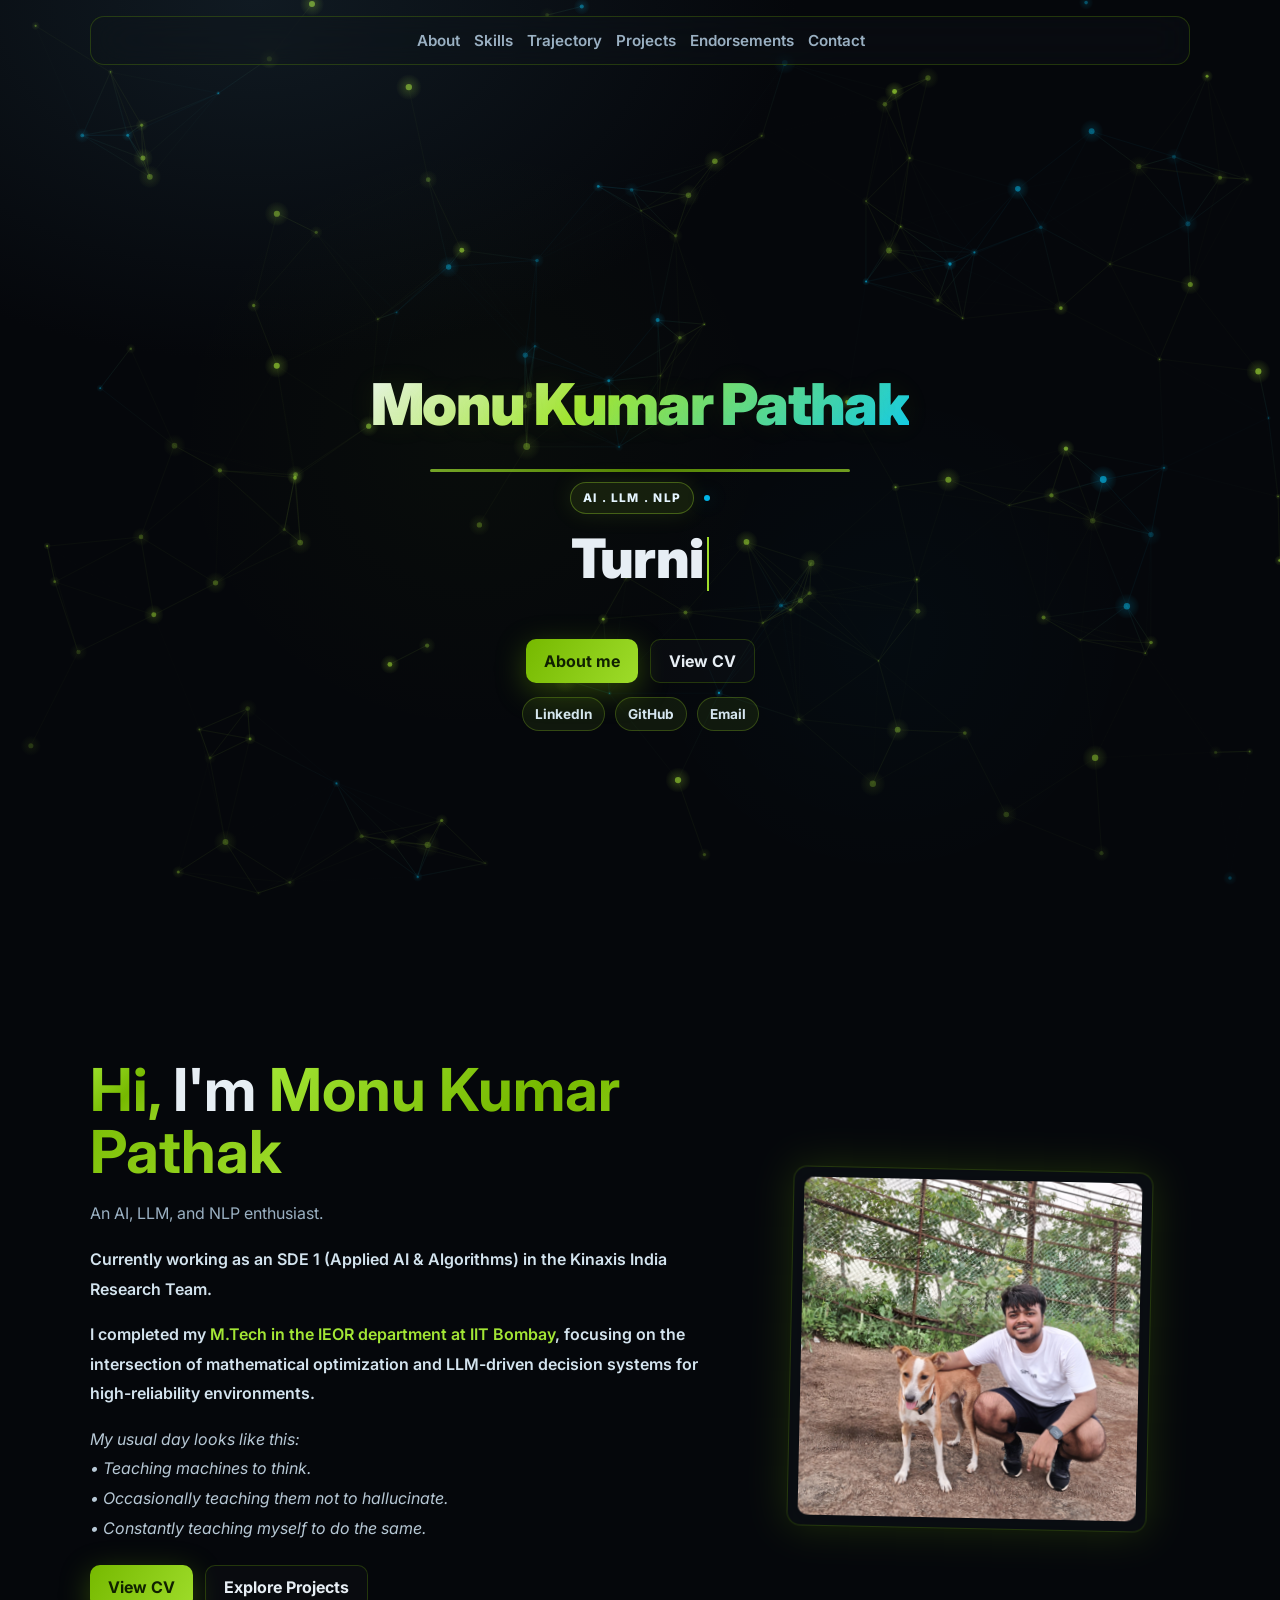
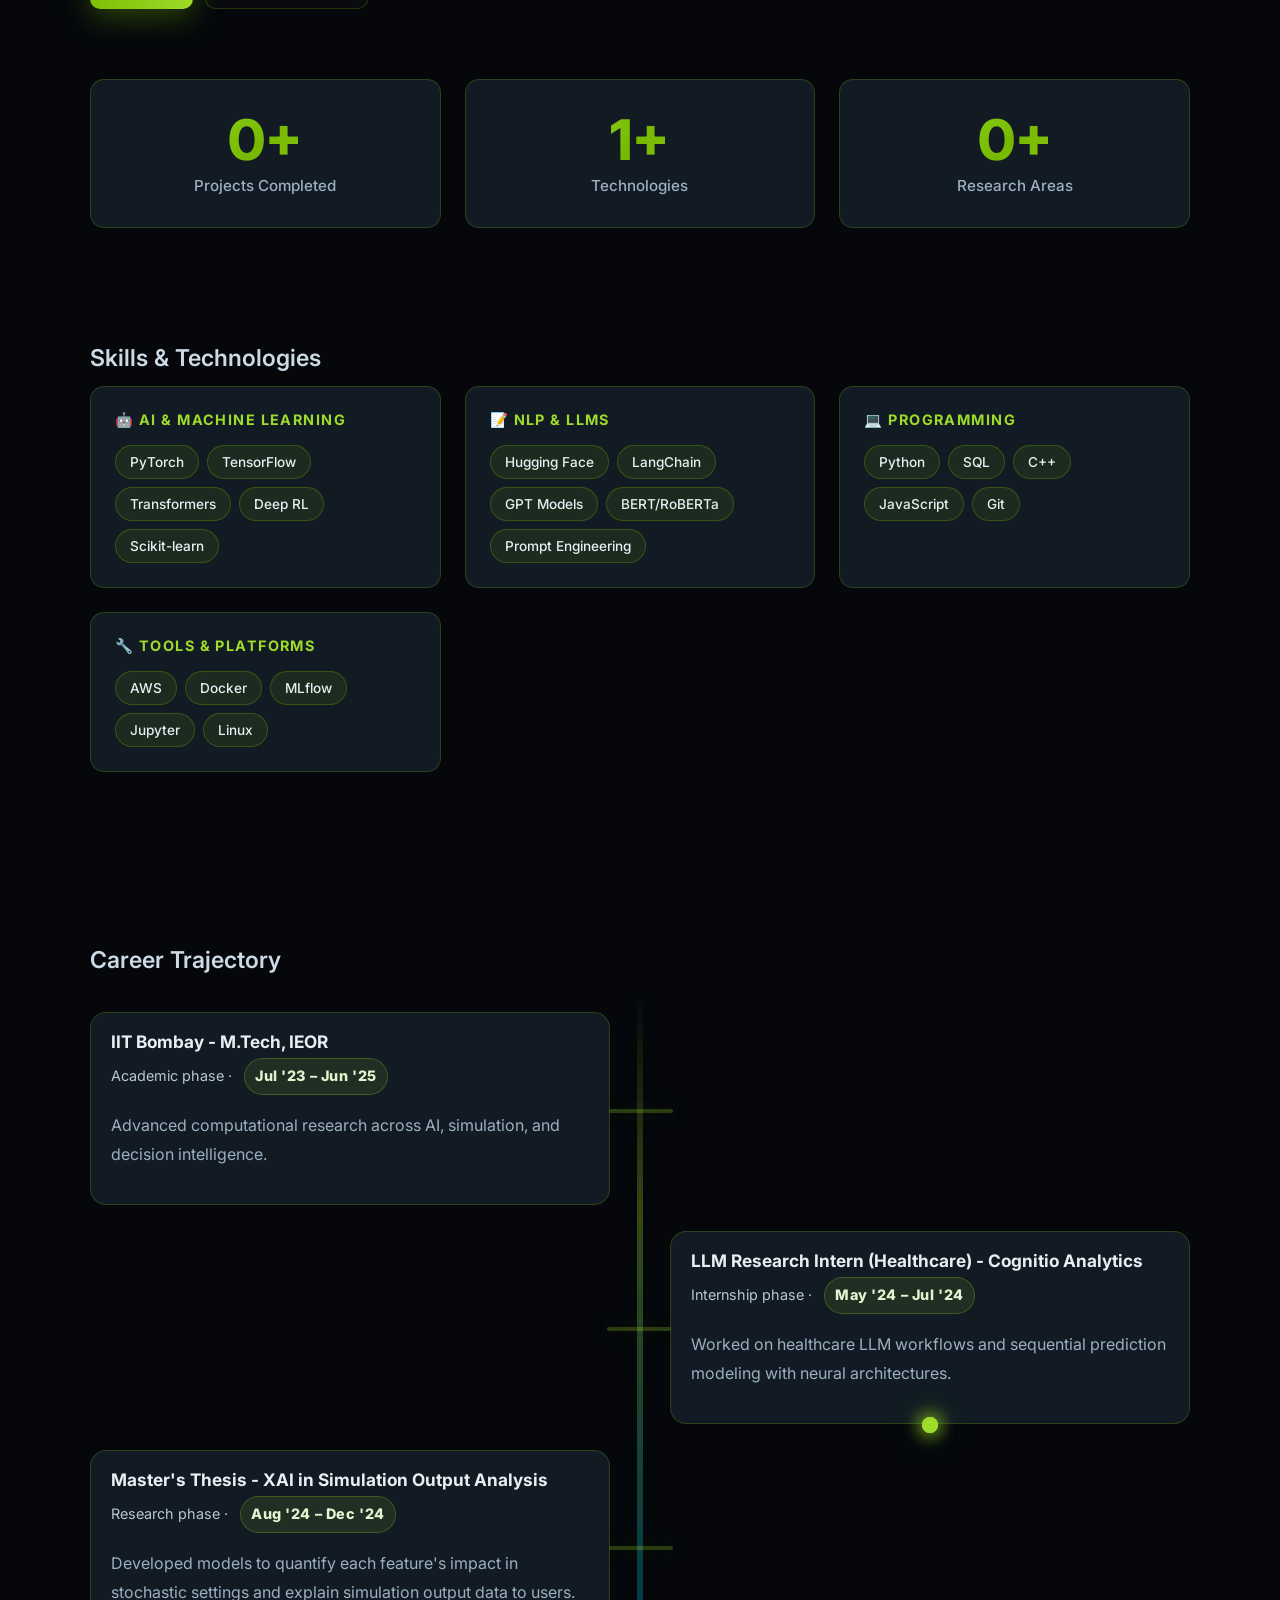
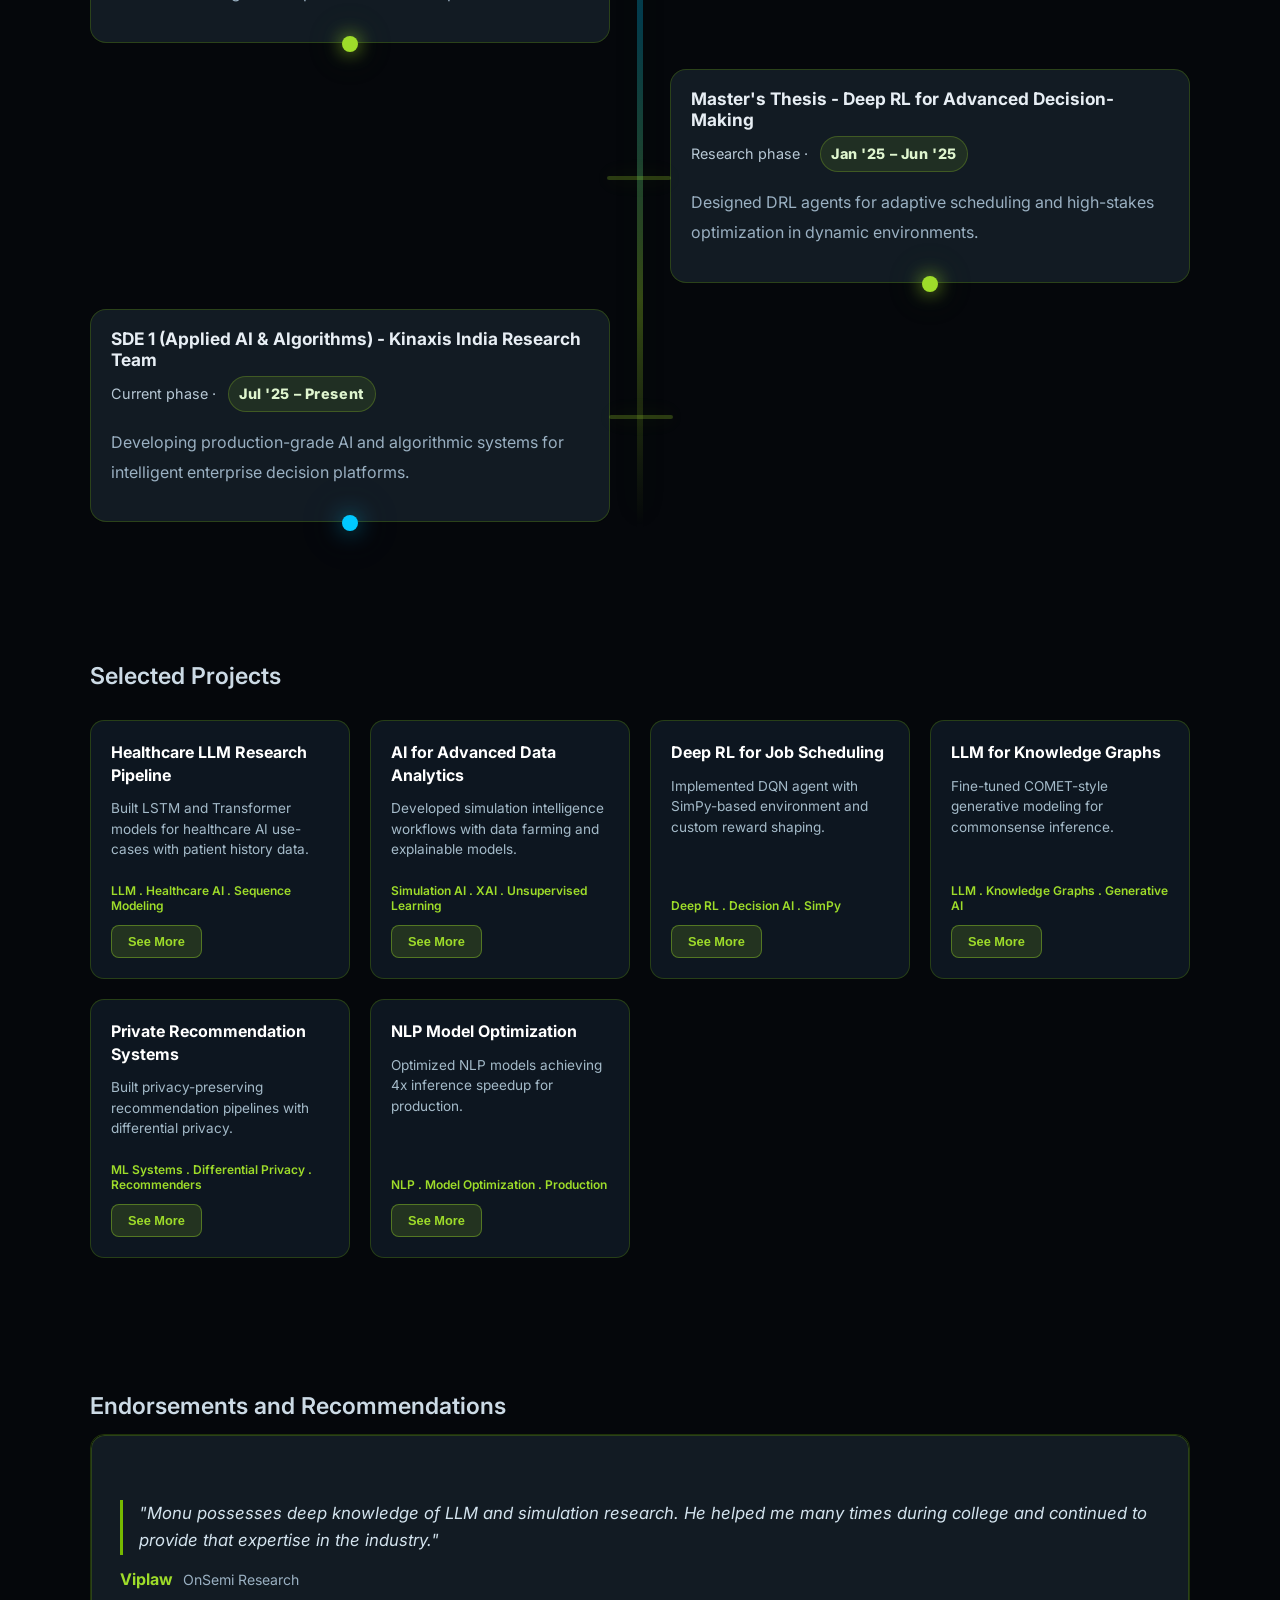
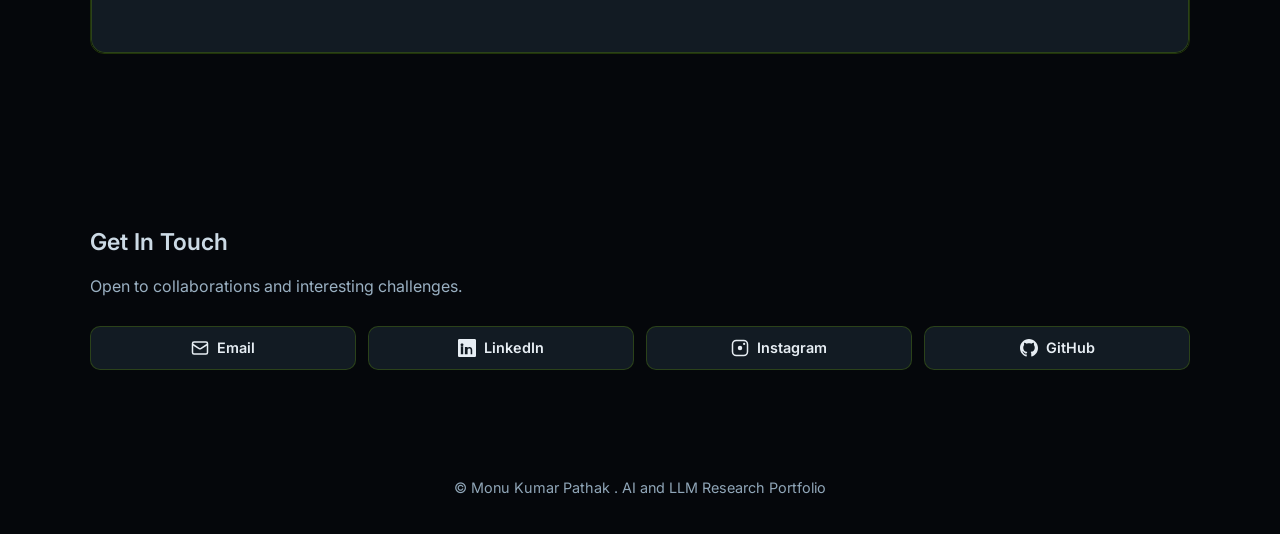
==== commit ff1ed864: "commmting fixes" ====
--- a/index.html
+++ b/index.html
@@ -15,6 +15,11 @@
   <meta name="twitter:title" content="Monu Kumar Pathak | AI & LLM Research" />
   <meta name="twitter:description" content="AI and LLM Researcher focused on simulation intelligence, explainability, and deep reinforcement learning." />
   
+  <!-- Favicon -->
+  <link rel="icon" type="image/svg+xml" href="favicon.svg" />
+  <link rel="apple-touch-icon" href="favicon.svg" />
+  <meta name="theme-color" content="#0D111A" />
+  
   <link rel="preconnect" href="https://fonts.googleapis.com">
   <link rel="preconnect" href="https://fonts.gstatic.com" crossorigin>
   <link href="https://fonts.googleapis.com/css2?family=Inter:wght@400;500;600;700;800&display=swap" rel="stylesheet">
@@ -62,7 +67,7 @@
 
           <div class="landing-actions">
             <a class="btn btn-primary" href="#about" aria-label="Jump to About section">About me</a>
-            <a class="btn btn-secondary" href="Monu_Pathak_CV.pdf" target="_blank" rel="noopener noreferrer" aria-label="Open CV PDF">View CV</a>
+            <a class="btn btn-secondary" href="Monu_NLP.pdf" target="_blank" rel="noopener noreferrer" aria-label="Open CV PDF">View CV</a>
           </div>
 
           <div class="landing-social" aria-label="Social links">
@@ -95,7 +100,7 @@
               • Constantly teaching myself to do the same.
             </p>
             <div class="hero-actions">
-              <a class="btn btn-primary" href="Monu_Pathak_CV.pdf" target="_blank" rel="noopener noreferrer" aria-label="View CV">View CV</a>
+              <a class="btn btn-primary" href="Monu_NLP.pdf" target="_blank" rel="noopener noreferrer" aria-label="View CV">View CV</a>
               <a class="btn btn-secondary" href="#projects" aria-label="Explore Projects">Explore Projects</a>
             </div>
           </div>
@@ -182,20 +187,21 @@
           <div class="ladder-rail" aria-hidden="true"></div>
 
           <article class="ladder-rung glass ladder-rung--left">
+            <div class="ladder-step">
+              <h3>IIT Bombay - M.Tech, IEOR</h3>
+              <p class="meta">Academic phase · <span class="timeline-date">Jul '23 – Jun '25</span></p>
+              <p>Advanced computational research across AI, simulation, and decision intelligence.</p>
+            </div>
+          </article>
+
+          <article class="ladder-rung glass ladder-rung--right">
+            <div class="ladder-node" aria-hidden="true"></div>
+            <div class="ladder-step">
             <div class="ladder-node" aria-hidden="true"></div>
             <div class="ladder-step">
               <h3>LLM Research Intern (Healthcare) - Cognitio Analytics</h3>
               <p class="meta">Internship phase · <span class="timeline-date">May '24 – Jul '24</span></p>
               <p>Worked on healthcare LLM workflows and sequential prediction modeling with neural architectures.</p>
-            </div>
-          </article>
-
-          <article class="ladder-rung glass ladder-rung--right">
-            <div class="ladder-node" aria-hidden="true"></div>
-            <div class="ladder-step">
-              <h3>IIT Bombay - M.Tech, IEOR</h3>
-              <p class="meta">Academic phase · <span class="timeline-date">Jul '24 – Jun '25</span></p>
-              <p>Advanced computational research across AI, simulation, and decision intelligence.</p>
             </div>
           </article>
 
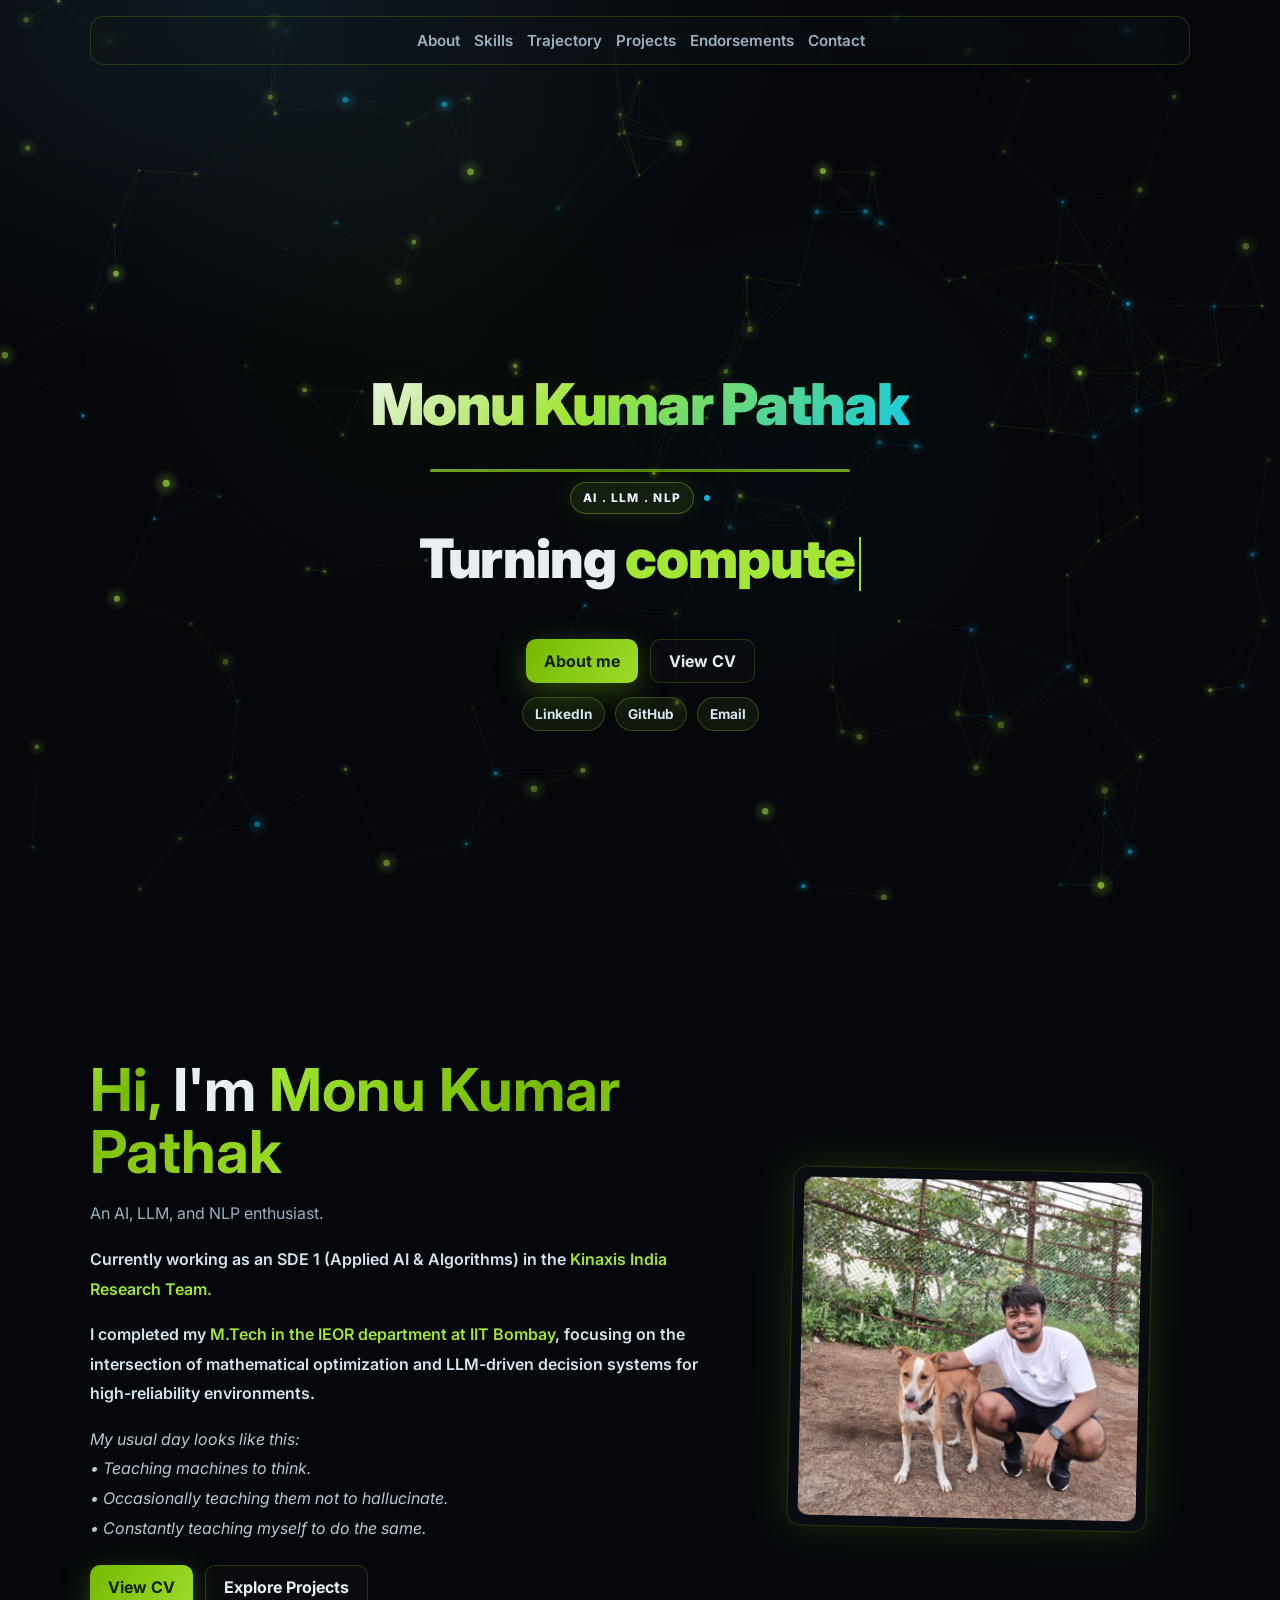
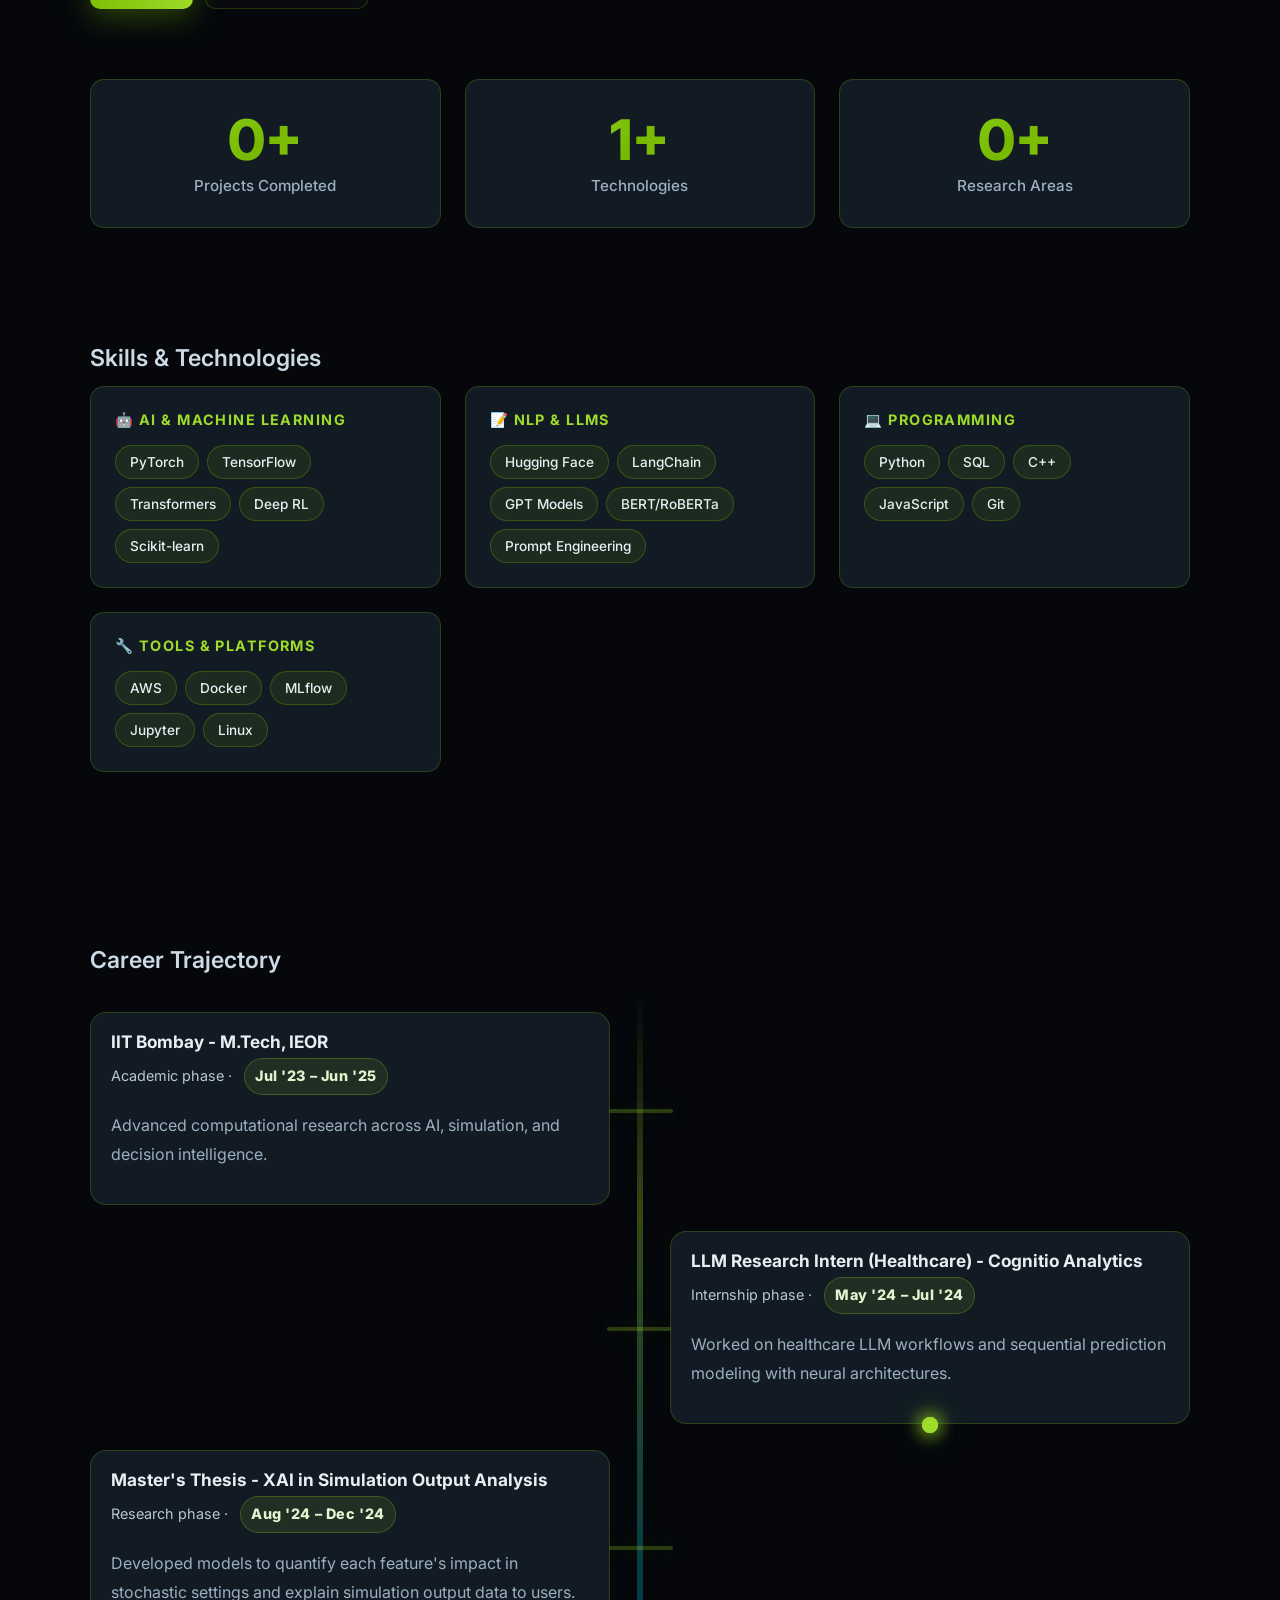
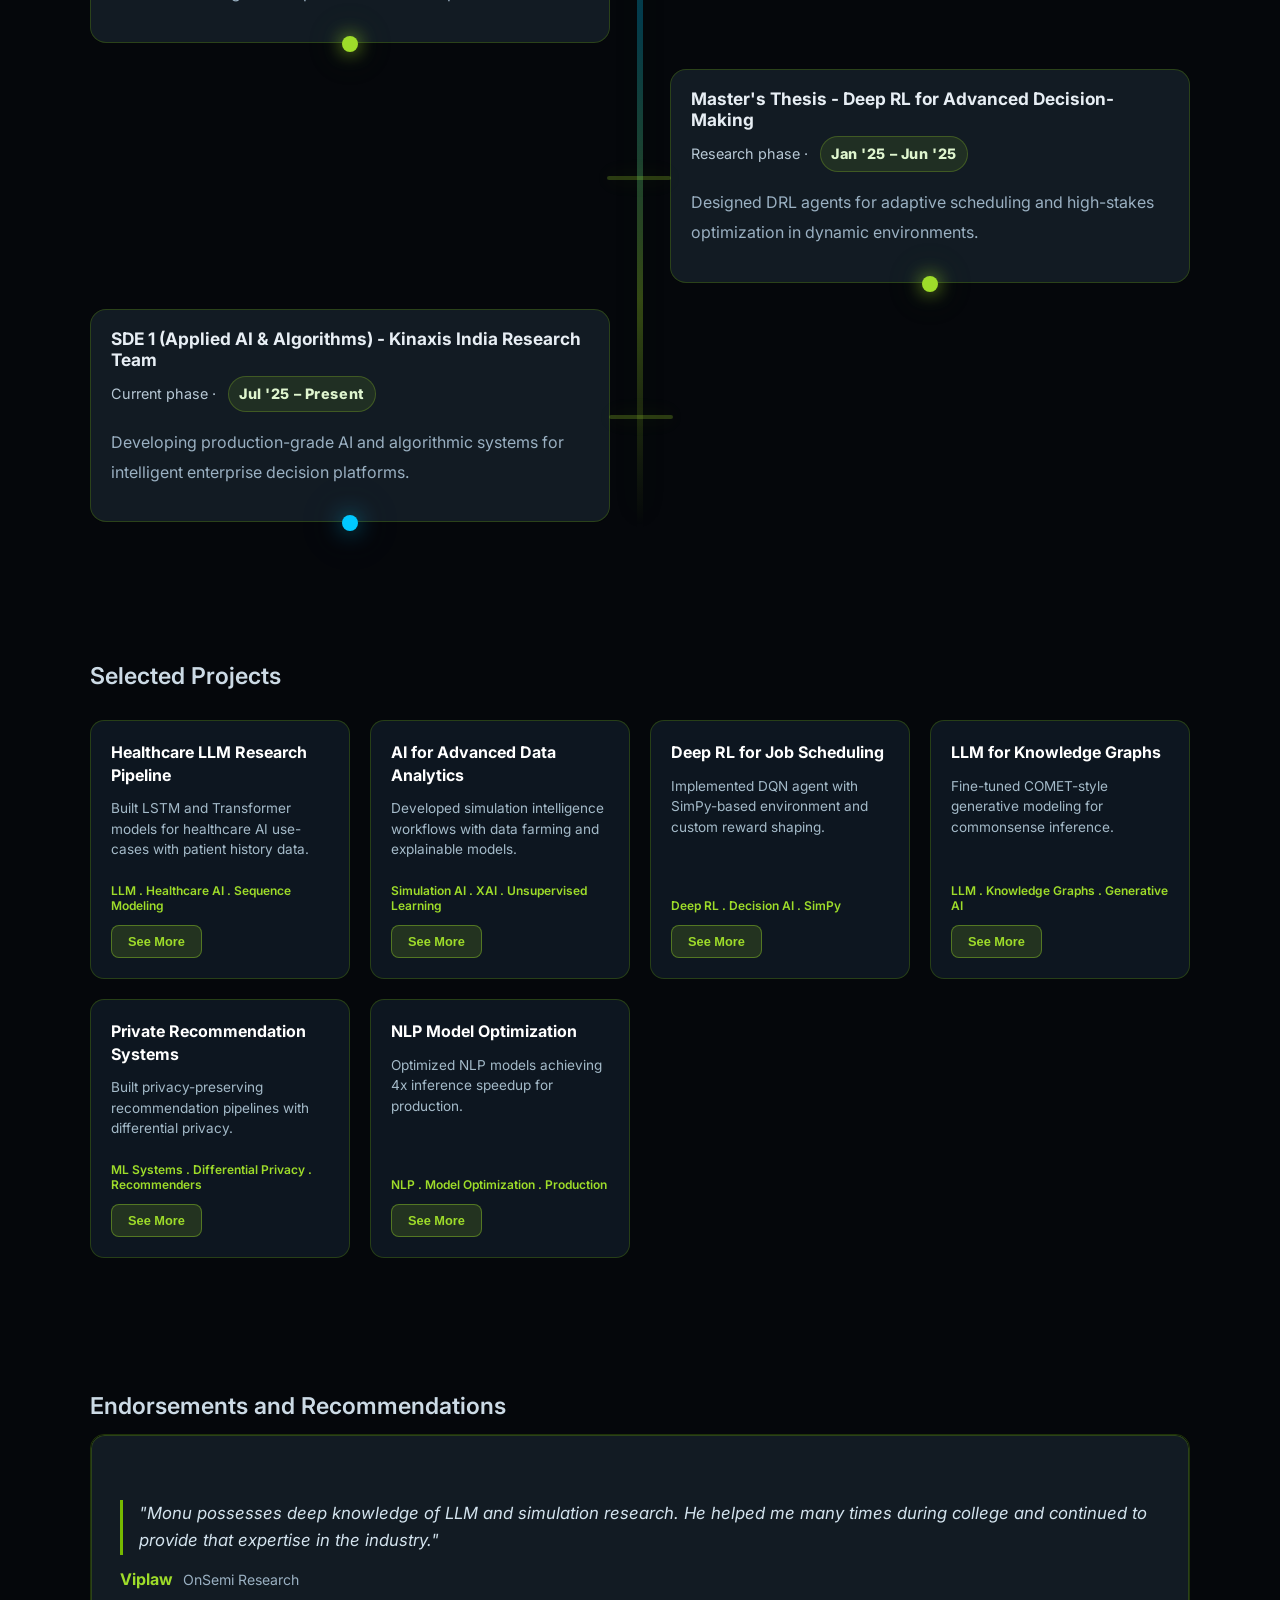
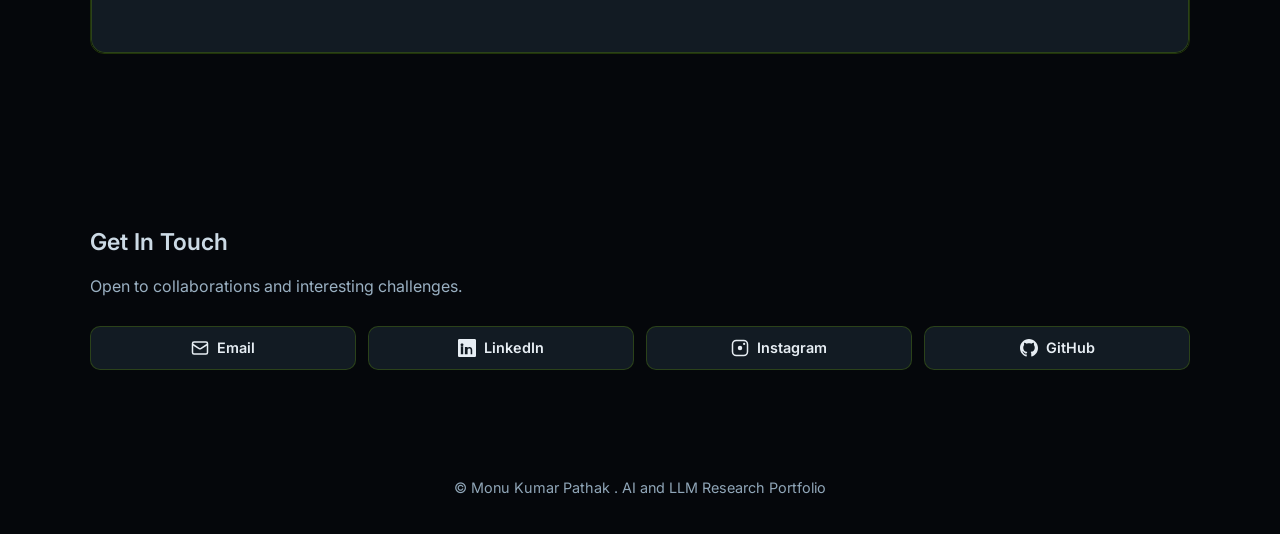
==== commit bd964e43: "added the colour in Kinaxis india Reserach" ====
--- a/index.html
+++ b/index.html
@@ -88,7 +88,7 @@
             <h1><span class="gradient-text">Hi, </span>I'm <span class="gradient-text">Monu Kumar Pathak</span></h1>
             <p class="subtle-text">An AI, LLM, and NLP enthusiast.</p>
             <p class="strong-text">
-              Currently working as an SDE 1 (Applied AI & Algorithms) in the Kinaxis India Research Team.
+              Currently working as an SDE 1 (Applied AI & Algorithms) in the <span style="color: #A3E635;">Kinaxis India Research Team.</span>
             </p>
             <p class="strong-text">
               I completed my <span style="color: #A3E635;">M.Tech in the IEOR department at IIT Bombay</span>, focusing on the intersection of mathematical optimization and LLM-driven decision systems for high-reliability environments.
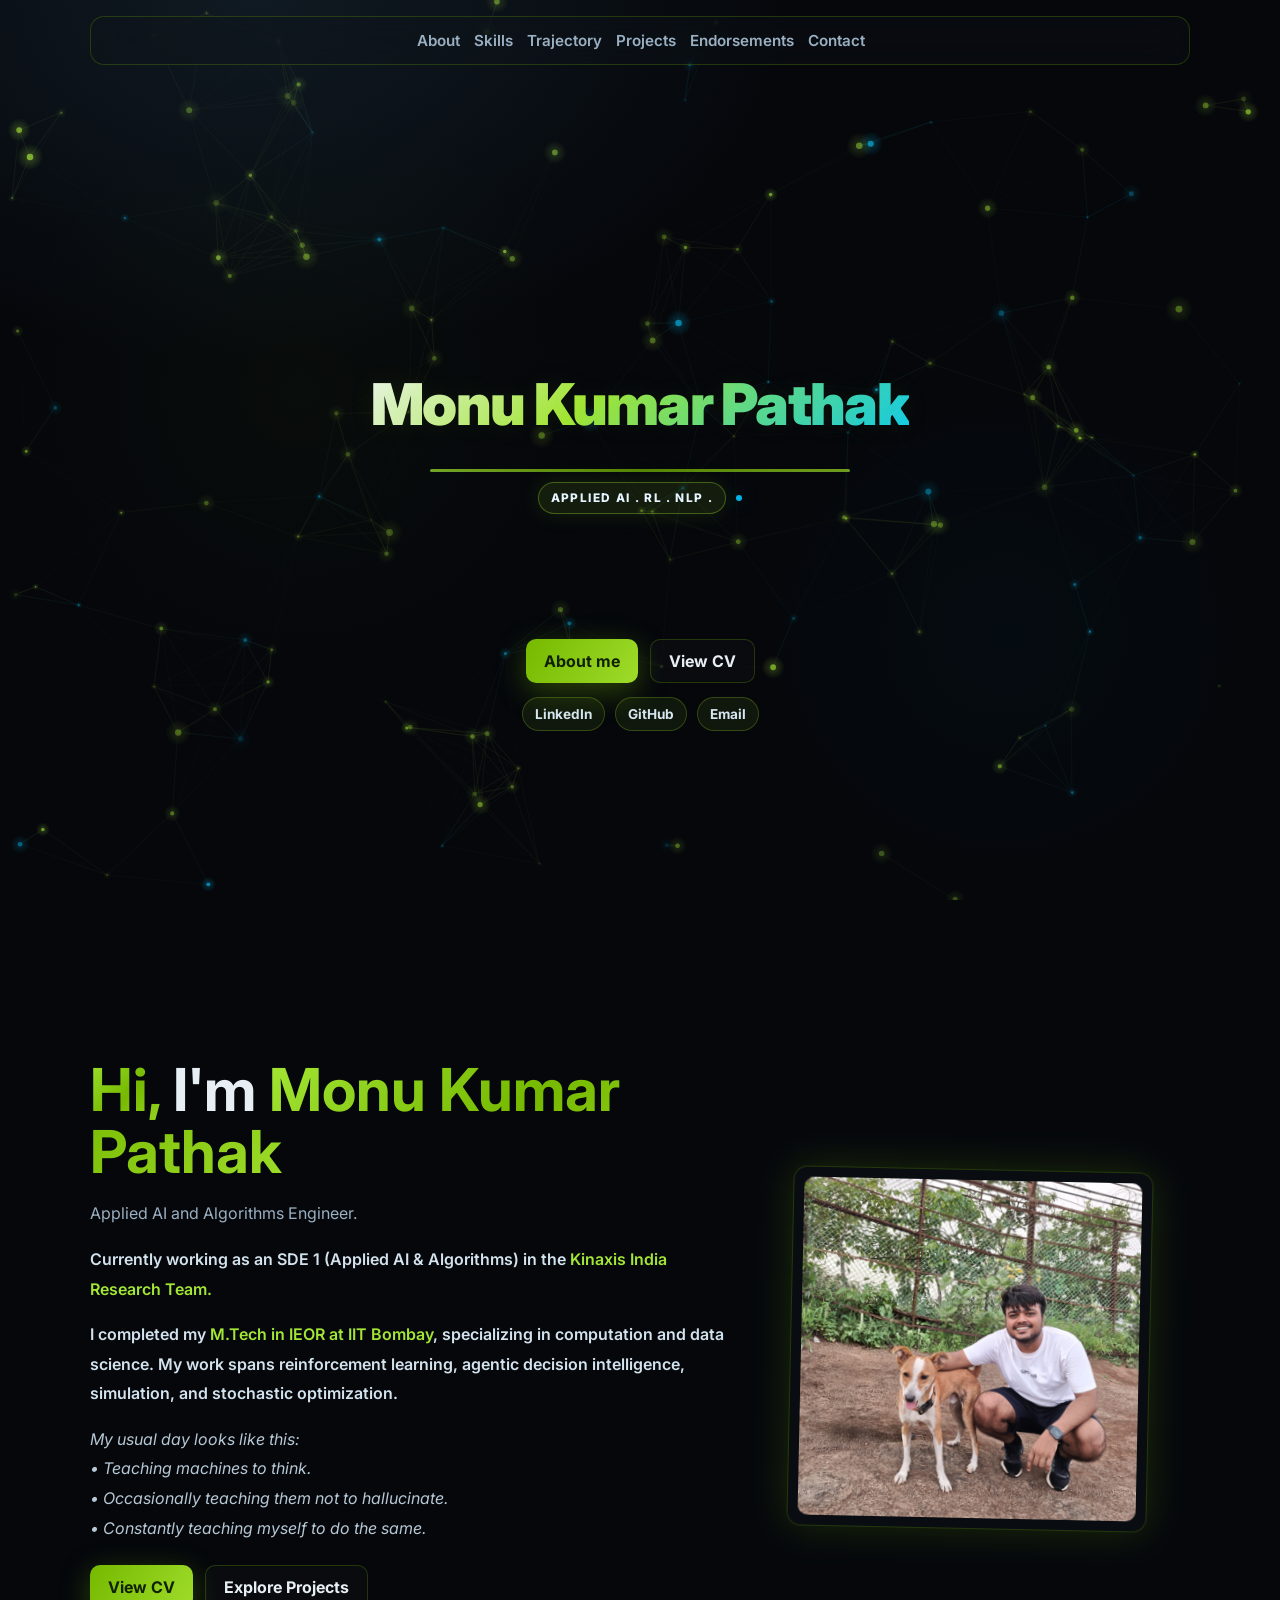
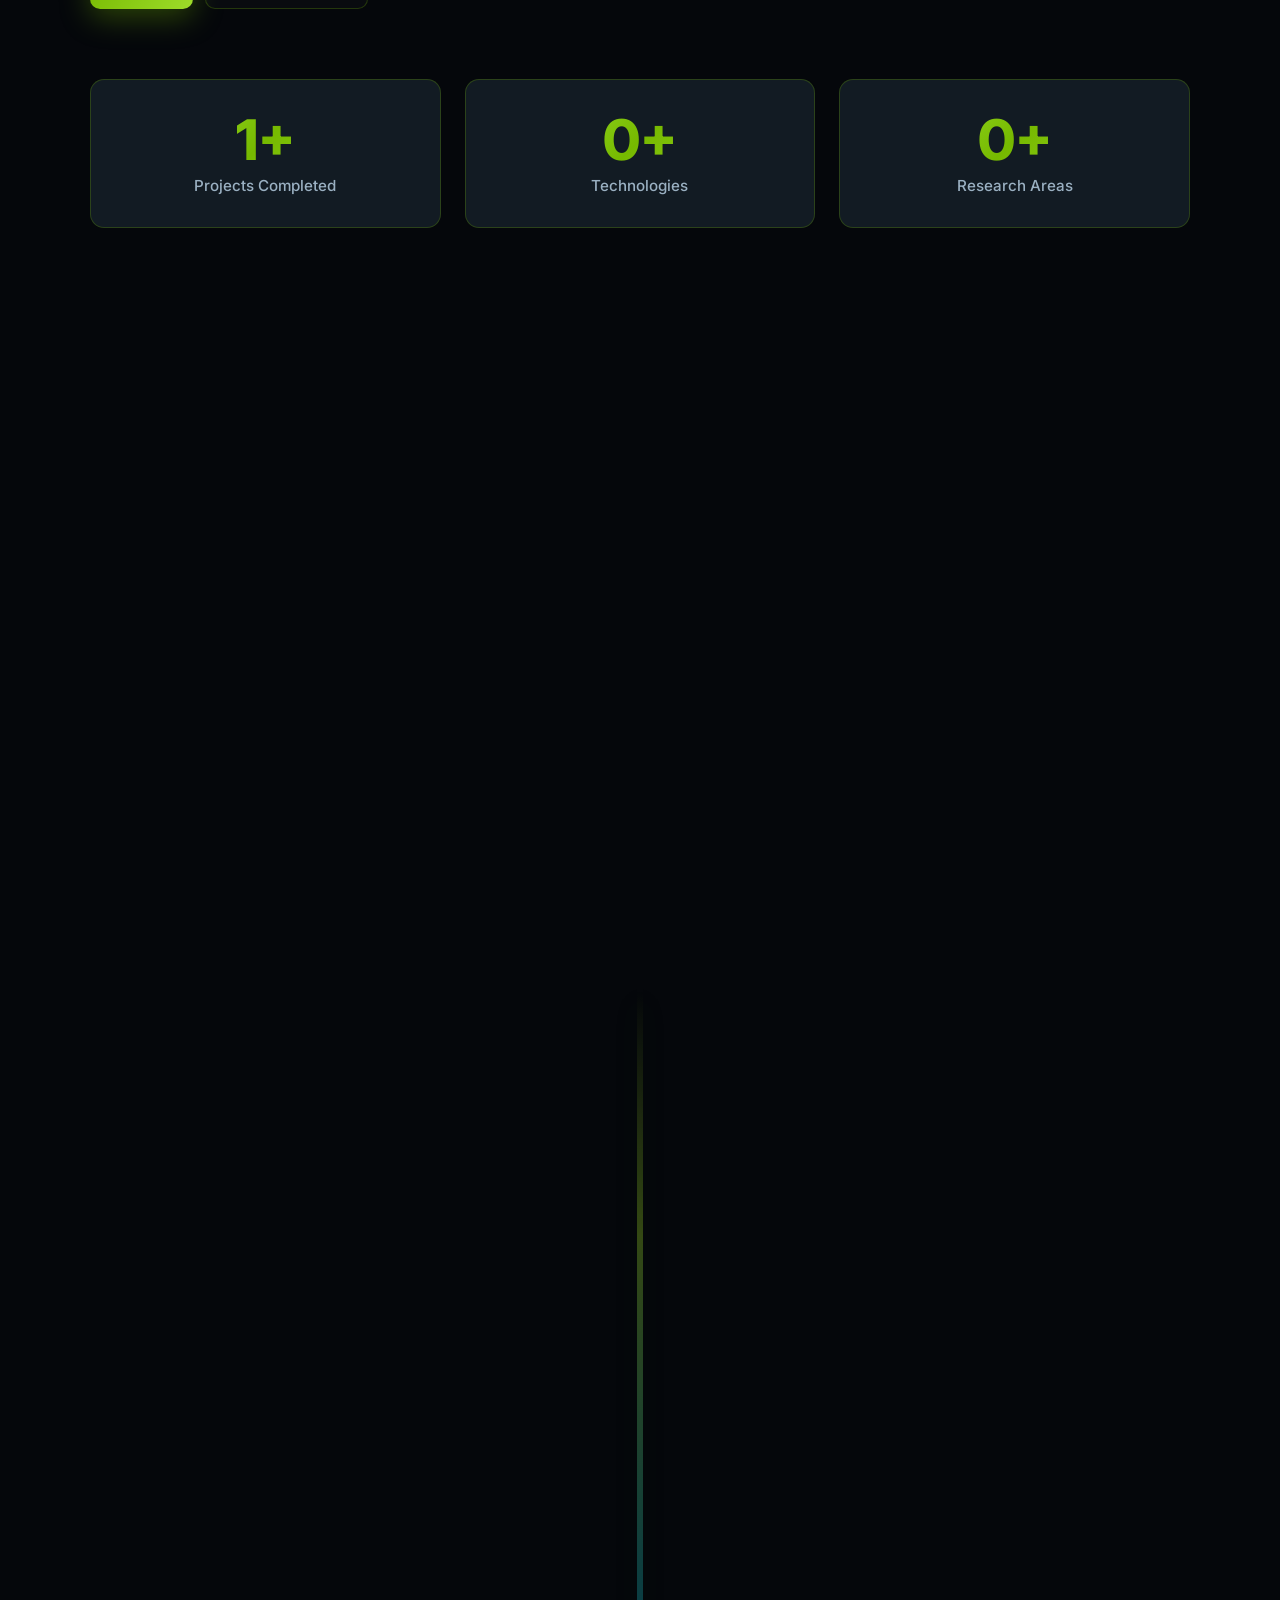
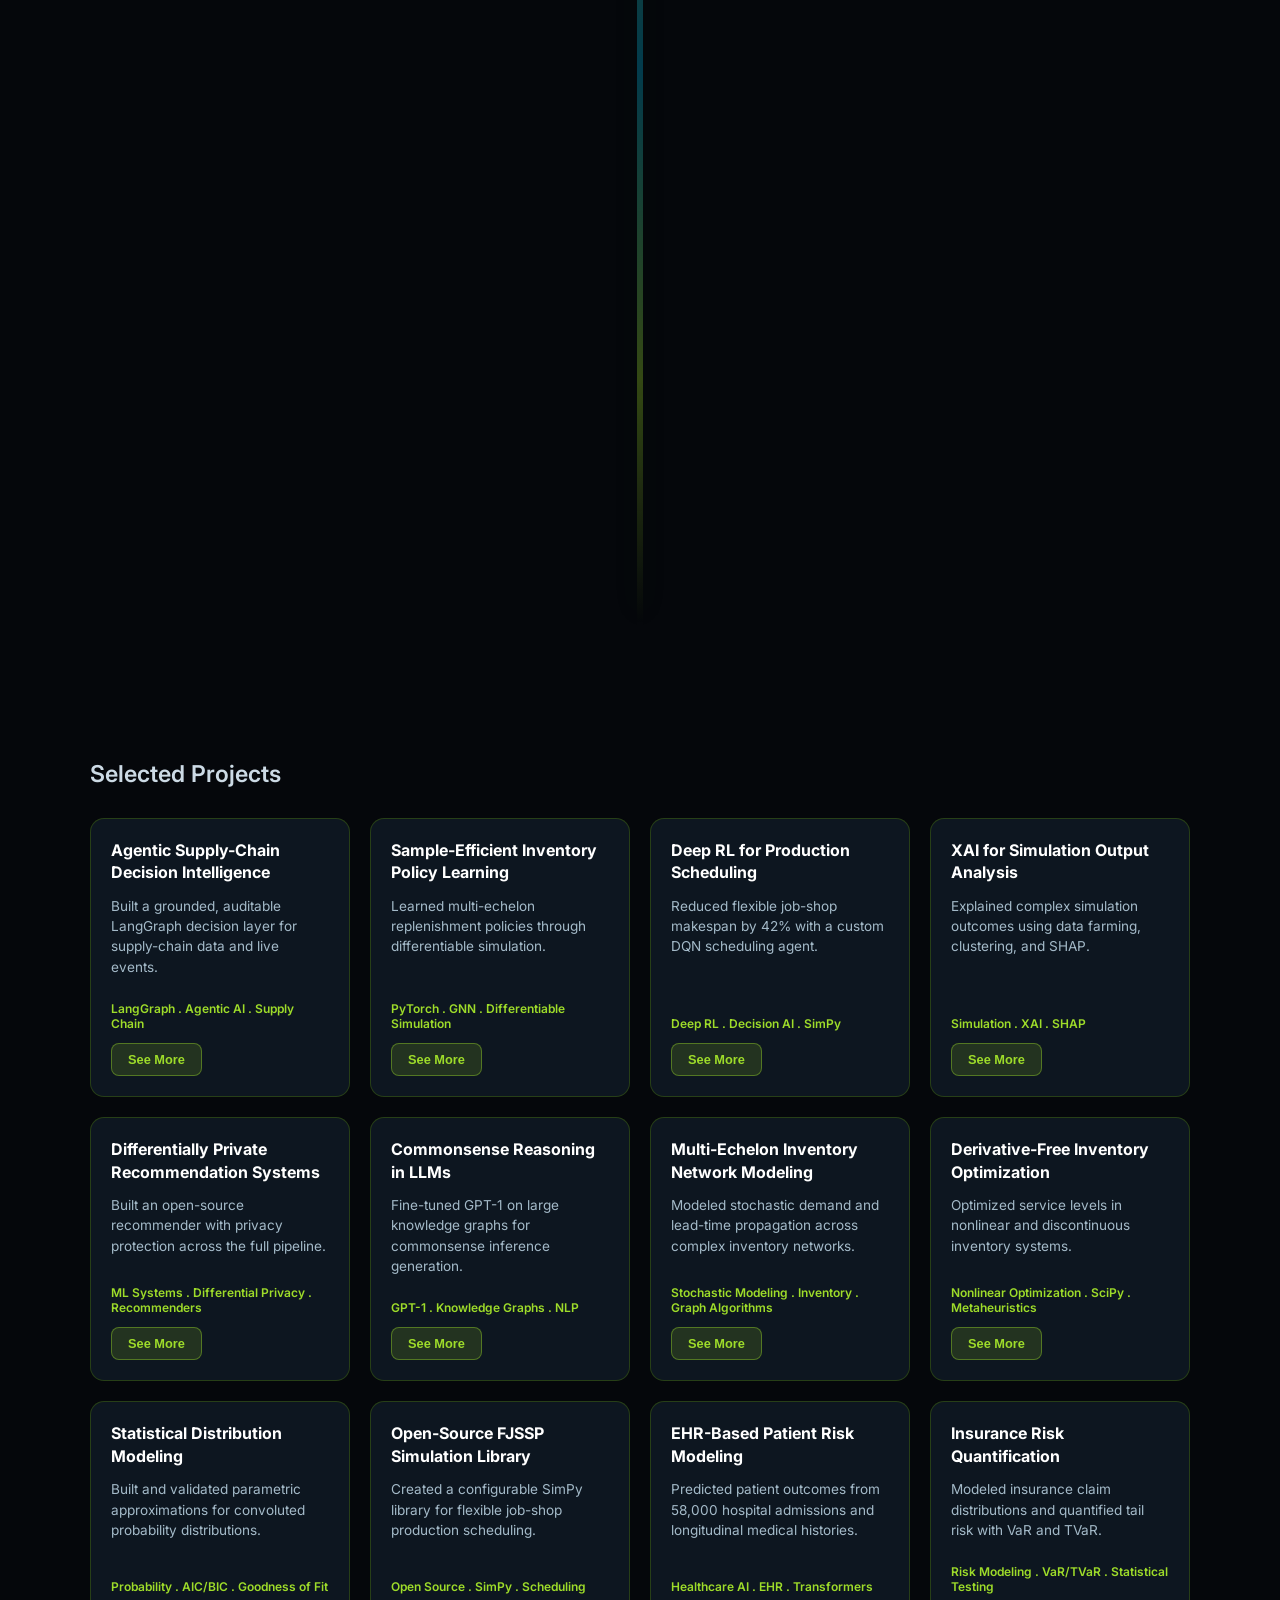
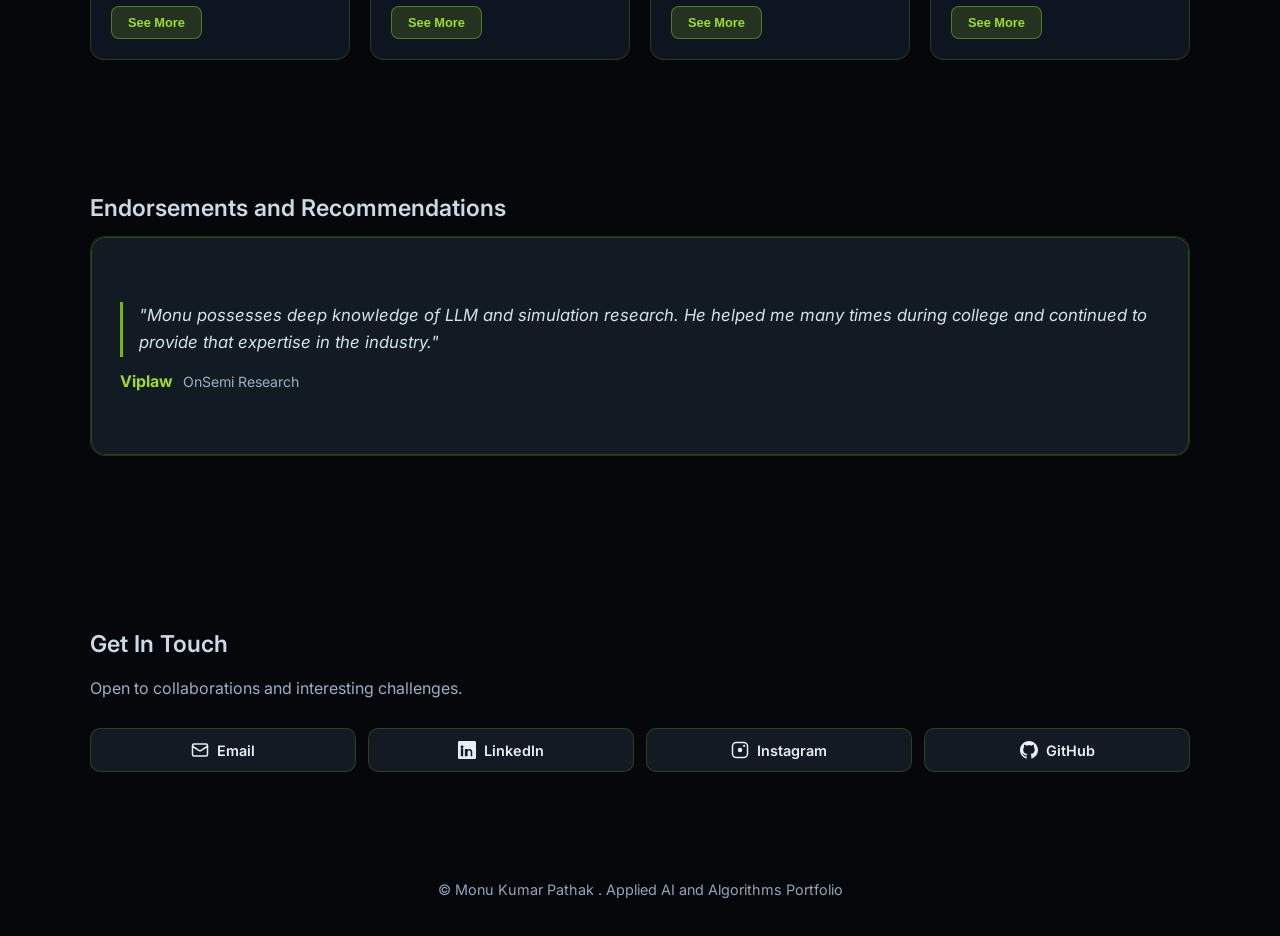
==== commit 8d07d09c: "update portfolio" ====
--- a/index.html
+++ b/index.html
@@ -3,17 +3,17 @@
 <head>
   <meta charset="UTF-8" />
   <meta name="viewport" content="width=device-width, initial-scale=1.0" />
-  <title>Monu Kumar Pathak | AI & LLM Research</title>
-  <meta name="description" content="Portfolio of Monu Kumar Pathak - AI and LLM Researcher focused on simulation intelligence, explainability, and deep reinforcement learning." />
+  <title>Monu Kumar Pathak | Applied AI & Algorithms</title>
+  <meta name="description" content="Portfolio of Monu Kumar Pathak - Applied AI and Algorithms engineer working on agentic decision intelligence, optimization, simulation, and reinforcement learning." />
   
   <!-- Open Graph Meta Tags -->
-  <meta property="og:title" content="Monu Kumar Pathak | AI & LLM Research" />
-  <meta property="og:description" content="AI and LLM Researcher focused on simulation intelligence, explainability, and deep reinforcement learning." />
+  <meta property="og:title" content="Monu Kumar Pathak | Applied AI & Algorithms" />
+  <meta property="og:description" content="Applied AI and Algorithms engineer focused on agentic decision intelligence, optimization, simulation, and reinforcement learning." />
   <meta property="og:type" content="website" />
   <meta property="og:image" content="profile.jpeg" />
   <meta name="twitter:card" content="summary_large_image" />
-  <meta name="twitter:title" content="Monu Kumar Pathak | AI & LLM Research" />
-  <meta name="twitter:description" content="AI and LLM Researcher focused on simulation intelligence, explainability, and deep reinforcement learning." />
+  <meta name="twitter:title" content="Monu Kumar Pathak | Applied AI & Algorithms" />
+  <meta name="twitter:description" content="Applied AI and Algorithms engineer focused on agentic decision intelligence, optimization, simulation, and reinforcement learning." />
   
   <!-- Favicon -->
   <link rel="icon" type="image/svg+xml" href="favicon.svg" />
@@ -67,7 +67,7 @@
 
           <div class="landing-actions">
             <a class="btn btn-primary" href="#about" aria-label="Jump to About section">About me</a>
-            <a class="btn btn-secondary" href="Monu_NLP.pdf" target="_blank" rel="noopener noreferrer" aria-label="Open CV PDF">View CV</a>
+            <a class="btn btn-secondary" href="Monu_Resume_2025__1_-14.pdf" target="_blank" rel="noopener noreferrer" aria-label="Open CV PDF">View CV</a>
           </div>
 
           <div class="landing-social" aria-label="Social links">
@@ -86,12 +86,12 @@
         <div class="hero-grid">
           <div>
             <h1><span class="gradient-text">Hi, </span>I'm <span class="gradient-text">Monu Kumar Pathak</span></h1>
-            <p class="subtle-text">An AI, LLM, and NLP enthusiast.</p>
+            <p class="subtle-text">Applied AI and Algorithms Engineer.</p>
             <p class="strong-text">
               Currently working as an SDE 1 (Applied AI & Algorithms) in the <span style="color: #A3E635;">Kinaxis India Research Team.</span>
             </p>
             <p class="strong-text">
-              I completed my <span style="color: #A3E635;">M.Tech in the IEOR department at IIT Bombay</span>, focusing on the intersection of mathematical optimization and LLM-driven decision systems for high-reliability environments.
+              I completed my <span style="color: #A3E635;">M.Tech in IEOR at IIT Bombay</span>, specializing in computation and data science. My work spans reinforcement learning, agentic decision intelligence, simulation, and stochastic optimization.
             </p>
             <p class="emphasis">
               My usual day looks like this:<br>
@@ -100,7 +100,7 @@
               • Constantly teaching myself to do the same.
             </p>
             <div class="hero-actions">
-              <a class="btn btn-primary" href="Monu_NLP.pdf" target="_blank" rel="noopener noreferrer" aria-label="View CV">View CV</a>
+              <a class="btn btn-primary" href="Monu_Resume_2025__1_-14.pdf" target="_blank" rel="noopener noreferrer" aria-label="View CV">View CV</a>
               <a class="btn btn-secondary" href="#projects" aria-label="Explore Projects">Explore Projects</a>
             </div>
           </div>
@@ -112,7 +112,7 @@
         <!-- Stats Section -->
         <div class="stats-grid">
           <div class="stat-card glass reveal">
-            <div class="stat-number" data-target="6">0</div>
+            <div class="stat-number" data-target="12">0</div>
             <div class="stat-label">Projects Completed</div>
           </div>
           <!-- <div class="stat-card glass reveal">
@@ -141,19 +141,19 @@
             <div class="skill-badges">
               <span class="skill-badge">PyTorch</span>
               <span class="skill-badge">TensorFlow</span>
-              <span class="skill-badge">Transformers</span>
+              <span class="skill-badge">Scikit-learn</span>
               <span class="skill-badge">Deep RL</span>
-              <span class="skill-badge">Scikit-learn</span>
+              <span class="skill-badge">SHAP</span>
             </div>
           </div>
           <div class="skill-category glass">
             <h4>📝 NLP & LLMs</h4>
             <div class="skill-badges">
-              <span class="skill-badge">Hugging Face</span>
-              <span class="skill-badge">LangChain</span>
-              <span class="skill-badge">GPT Models</span>
-              <span class="skill-badge">BERT/RoBERTa</span>
-              <span class="skill-badge">Prompt Engineering</span>
+              <span class="skill-badge">LangGraph</span>
+              <span class="skill-badge">Transformers</span>
+              <span class="skill-badge">GPT</span>
+              <span class="skill-badge">Grounded Generation</span>
+              <span class="skill-badge">Human-in-the-loop AI</span>
             </div>
           </div>
           <div class="skill-category glass">
@@ -161,19 +161,19 @@
             <div class="skill-badges">
               <span class="skill-badge">Python</span>
               <span class="skill-badge">SQL</span>
-              <span class="skill-badge">C++</span>
-              <span class="skill-badge">JavaScript</span>
-              <span class="skill-badge">Git</span>
+              <span class="skill-badge">Bash</span>
+              <span class="skill-badge">Pandas</span>
+              <span class="skill-badge">NumPy</span>
             </div>
           </div>
           <div class="skill-category glass">
             <h4>🔧 Tools & Platforms</h4>
             <div class="skill-badges">
-              <span class="skill-badge">AWS</span>
-              <span class="skill-badge">Docker</span>
-              <span class="skill-badge">MLflow</span>
-              <span class="skill-badge">Jupyter</span>
-              <span class="skill-badge">Linux</span>
+              <span class="skill-badge">Gurobi</span>
+              <span class="skill-badge">SciPy</span>
+              <span class="skill-badge">CPLEX</span>
+              <span class="skill-badge">SimPy</span>
+              <span class="skill-badge">AnyLogic</span>
             </div>
           </div>
         </div>
@@ -185,6 +185,42 @@
         <h2 class="reveal">Career Trajectory</h2>
         <div class="ladder" aria-label="Career ladder">
           <div class="ladder-rail" aria-hidden="true"></div>
+
+          <article class="ladder-rung glass ladder-rung--left">
+            <div class="ladder-node ladder-node--current" aria-hidden="true"></div>
+            <div class="ladder-step">
+              <h3>Software Developer I (Algorithms) - Kinaxis India</h3>
+              <p class="meta">Current phase · <span class="timeline-date">Jul '25 – Present</span></p>
+              <p>Building agentic supply-chain decision intelligence, differentiable inventory policies, stochastic network models, and derivative-free optimization systems.</p>
+            </div>
+          </article>
+
+          <article class="ladder-rung glass ladder-rung--right">
+            <div class="ladder-node" aria-hidden="true"></div>
+            <div class="ladder-step">
+              <h3>FJSSP Simulation & RL for Production Scheduling - IIT Bombay</h3>
+              <p class="meta">Research phase · <span class="timeline-date">Jan '25 – Present</span></p>
+              <p>Built an open-source SimPy library for flexible job-shop scheduling and a DQN agent that reduced makespan by 42% versus conventional dispatching rules.</p>
+            </div>
+          </article>
+
+          <article class="ladder-rung glass ladder-rung--left">
+            <div class="ladder-node" aria-hidden="true"></div>
+            <div class="ladder-step">
+              <h3>Master's Thesis - XAI in Simulation Output Analysis</h3>
+              <p class="meta">Research phase · <span class="timeline-date">Jun '24 – Jan '25</span></p>
+              <p>Ran more than one million simulations and combined data farming, clustering, neural networks, random forests, and SHAP to explain simulation outcomes.</p>
+            </div>
+          </article>
+
+          <article class="ladder-rung glass ladder-rung--right">
+            <div class="ladder-node" aria-hidden="true"></div>
+            <div class="ladder-step">
+              <h3>EHR-based Patient Risk Modeling - Cognitio Analytics</h3>
+              <p class="meta">Internship phase · <span class="timeline-date">May '24 – Jul '24</span></p>
+              <p>Modeled 58,000 hospital admissions with LSTM, Transformers, and LightGBM, improving disease-classification AUROC by 19% over end-to-end neural models.</p>
+            </div>
+          </article>
 
           <article class="ladder-rung glass ladder-rung--left">
             <div class="ladder-step">
@@ -193,44 +229,6 @@
               <p>Advanced computational research across AI, simulation, and decision intelligence.</p>
             </div>
           </article>
-
-          <article class="ladder-rung glass ladder-rung--right">
-            <div class="ladder-node" aria-hidden="true"></div>
-            <div class="ladder-step">
-            <div class="ladder-node" aria-hidden="true"></div>
-            <div class="ladder-step">
-              <h3>LLM Research Intern (Healthcare) - Cognitio Analytics</h3>
-              <p class="meta">Internship phase · <span class="timeline-date">May '24 – Jul '24</span></p>
-              <p>Worked on healthcare LLM workflows and sequential prediction modeling with neural architectures.</p>
-            </div>
-          </article>
-
-          <article class="ladder-rung glass ladder-rung--left">
-            <div class="ladder-node" aria-hidden="true"></div>
-            <div class="ladder-step">
-              <h3>Master's Thesis - XAI in Simulation Output Analysis</h3>
-              <p class="meta">Research phase · <span class="timeline-date">Aug '24 – Dec '24</span></p>
-              <p>Developed models to quantify each feature's impact in stochastic settings and explain simulation output data to users.</p>
-            </div>
-          </article>
-
-          <article class="ladder-rung glass ladder-rung--right">
-            <div class="ladder-node" aria-hidden="true"></div>
-            <div class="ladder-step">
-              <h3>Master's Thesis - Deep RL for Advanced Decision-Making</h3>
-              <p class="meta">Research phase · <span class="timeline-date">Jan '25 – Jun '25</span></p>
-              <p>Designed DRL agents for adaptive scheduling and high-stakes optimization in dynamic environments.</p>
-            </div>
-          </article>
-
-          <article class="ladder-rung glass ladder-rung--left">
-            <div class="ladder-node ladder-node--current" aria-hidden="true"></div>
-            <div class="ladder-step">
-              <h3>SDE 1 (Applied AI & Algorithms) - Kinaxis India Research Team</h3>
-              <p class="meta">Current phase · <span class="timeline-date">Jul '25 – Present</span></p>
-              <p>Developing production-grade AI and algorithmic systems for intelligent enterprise decision platforms.</p>
-            </div>
-          </article>
         </div>
       </div>
     </section>
@@ -243,39 +241,39 @@
           
           <article class="project-card glass">
             <div class="project-card-header">
-              <h3>Healthcare LLM Research Pipeline</h3>
-            </div>
-            <p class="project-summary">Built LSTM and Transformer models for healthcare AI use-cases with patient history data.</p>
-            <div class="project-details">
-              <p>Reviewed and mapped generative AI literature to healthcare use-cases; processed broad patient history data; built LSTM and Transformer models for next-visit representation. Developed end-to-end pipelines for medical sequence modeling and clinical prediction tasks.</p>
-            </div>
-            <div class="project-footer">
-              <span class="project-tags">LLM . Healthcare AI . Sequence Modeling</span>
-              <button class="project-expand-btn" aria-label="See more details">See More</button>
-            </div>
-          </article>
-          
-          <article class="project-card glass">
-            <div class="project-card-header">
-              <h3>AI for Advanced Data Analytics</h3>
-            </div>
-            <p class="project-summary">Developed simulation intelligence workflows with data farming and explainable models.</p>
-            <div class="project-details">
-              <p>Developed simulation intelligence workflows with data farming, clustering, and explainable models; executed large-scale simulation experiments and improved interpretability. Built automated pipelines for insight extraction from complex simulation outputs.</p>
-            </div>
-            <div class="project-footer">
-              <span class="project-tags">Simulation AI . XAI . Unsupervised Learning</span>
-              <button class="project-expand-btn" aria-label="See more details">See More</button>
-            </div>
-          </article>
-          
-          <article class="project-card glass">
-            <div class="project-card-header">
-              <h3>Deep RL for Job Scheduling</h3>
-            </div>
-            <p class="project-summary">Implemented DQN agent with SimPy-based environment and custom reward shaping.</p>
-            <div class="project-details">
-              <p>Implemented a DQN agent from scratch with SimPy-based environment generation and custom reward shaping, achieving strong gains over standalone strategies. Designed adaptive scheduling policies for dynamic manufacturing environments.</p>
+              <h3>Agentic Supply-Chain Decision Intelligence</h3>
+            </div>
+            <p class="project-summary">Built a grounded, auditable LangGraph decision layer for supply-chain data and live events.</p>
+            <div class="project-details">
+              <p>Developed a stateful, checkpointed agentic system with human approval for every data write. Intent-driven selective retrieval achieved a 93% evaluation pass rate, 96% grounded structured output, 2.4-second median latency, and reduced numeric hallucination from 18% to 2%.</p>
+            </div>
+            <div class="project-footer">
+              <span class="project-tags">LangGraph . Agentic AI . Supply Chain</span>
+              <button class="project-expand-btn" aria-label="See more details">See More</button>
+            </div>
+          </article>
+          
+          <article class="project-card glass">
+            <div class="project-card-header">
+              <h3>Sample-Efficient Inventory Policy Learning</h3>
+            </div>
+            <p class="project-summary">Learned multi-echelon replenishment policies through differentiable simulation.</p>
+            <div class="project-details">
+              <p>Built a PyTorch inventory model using HDPO and implemented vanilla and graph neural networks to coordinate store and warehouse replenishment. Achieved optimality gaps as low as 0.03% while reducing data requirements by up to 64x.</p>
+            </div>
+            <div class="project-footer">
+              <span class="project-tags">PyTorch . GNN . Differentiable Simulation</span>
+              <button class="project-expand-btn" aria-label="See more details">See More</button>
+            </div>
+          </article>
+          
+          <article class="project-card glass">
+            <div class="project-card-header">
+              <h3>Deep RL for Production Scheduling</h3>
+            </div>
+            <p class="project-summary">Reduced flexible job-shop makespan by 42% with a custom DQN scheduling agent.</p>
+            <div class="project-details">
+              <p>Modeled a production scheduling system as a discrete-event simulation in SimPy, implemented a DQN from scratch, and trained it with custom reward shaping to outperform conventional dispatching rules.</p>
             </div>
             <div class="project-footer">
               <span class="project-tags">Deep RL . Decision AI . SimPy</span>
@@ -285,25 +283,25 @@
           
           <article class="project-card glass">
             <div class="project-card-header">
-              <h3>LLM for Knowledge Graphs</h3>
-            </div>
-            <p class="project-summary">Fine-tuned COMET-style generative modeling for commonsense inference.</p>
-            <div class="project-details">
-              <p>Fine-tuned COMET-style generative modeling for commonsense inference generation, leveraging ConceptNet and ATOMIC-scale knowledge graphs. Created novel approaches for reasoning over structured knowledge representations.</p>
-            </div>
-            <div class="project-footer">
-              <span class="project-tags">LLM . Knowledge Graphs . Generative AI</span>
-              <button class="project-expand-btn" aria-label="See more details">See More</button>
-            </div>
-          </article>
-          
-          <article class="project-card glass">
-            <div class="project-card-header">
-              <h3>Private Recommendation Systems</h3>
-            </div>
-            <p class="project-summary">Built privacy-preserving recommendation pipelines with differential privacy.</p>
-            <div class="project-details">
-              <p>Built privacy-preserving recommendation pipelines with Laplace noise at multiple stages, implementing ALS and SGD matrix factorization while balancing privacy and accuracy. Achieved strong utility-privacy tradeoffs in production settings.</p>
+              <h3>XAI for Simulation Output Analysis</h3>
+            </div>
+            <p class="project-summary">Explained complex simulation outcomes using data farming, clustering, and SHAP.</p>
+            <div class="project-details">
+              <p>Performed more than one million simulations, clustered outputs with K-Means and DBSCAN, and used SHAP to quantify each input feature's marginal contribution across neural-network and random-forest models.</p>
+            </div>
+            <div class="project-footer">
+              <span class="project-tags">Simulation . XAI . SHAP</span>
+              <button class="project-expand-btn" aria-label="See more details">See More</button>
+            </div>
+          </article>
+          
+          <article class="project-card glass">
+            <div class="project-card-header">
+              <h3>Differentially Private Recommendation Systems</h3>
+            </div>
+            <p class="project-summary">Built an open-source recommender with privacy protection across the full pipeline.</p>
+            <div class="project-details">
+              <p>Applied three Laplace-noise mechanisms at input, processing, and output stages and implemented ALS and SGD matrix factorization from scratch. Achieved 0.92 RMSE on perturbed data versus 0.85 on clean data.</p>
             </div>
             <div class="project-footer">
               <span class="project-tags">ML Systems . Differential Privacy . Recommenders</span>
@@ -313,14 +311,98 @@
           
           <article class="project-card glass">
             <div class="project-card-header">
-              <h3>NLP Model Optimization</h3>
-            </div>
-            <p class="project-summary">Optimized NLP models achieving 4x inference speedup for production.</p>
-            <div class="project-details">
-              <p>Optimized NLP models for production deployment with quantization, pruning, and knowledge distillation techniques achieving 4x inference speedup. Deployed efficient models on edge devices with minimal accuracy loss.</p>
-            </div>
-            <div class="project-footer">
-              <span class="project-tags">NLP . Model Optimization . Production</span>
+              <h3>Commonsense Reasoning in LLMs</h3>
+            </div>
+            <p class="project-summary">Fine-tuned GPT-1 on large knowledge graphs for commonsense inference generation.</p>
+            <div class="project-details">
+              <p>Leveraged ConceptNet and ATOMIC knowledge graphs with over 40 million and 877,000 tokens respectively, achieving 11.14 perplexity and a 15.10 BLEU-2 score for generated commonsense inferences.</p>
+            </div>
+            <div class="project-footer">
+              <span class="project-tags">GPT-1 . Knowledge Graphs . NLP</span>
+              <button class="project-expand-btn" aria-label="See more details">See More</button>
+            </div>
+          </article>
+
+          <article class="project-card glass">
+            <div class="project-card-header">
+              <h3>Multi-Echelon Inventory Network Modeling</h3>
+            </div>
+            <p class="project-summary">Modeled stochastic demand and lead-time propagation across complex inventory networks.</p>
+            <div class="project-details">
+              <p>Derived lead-time demand moments under demand and lead-time uncertainty, selected suitable probability distributions, and computed service-level-constrained reorder points and expected backorders. Modeled bill-of-material dependencies as a graph with ranking and cycle-detection algorithms.</p>
+            </div>
+            <div class="project-footer">
+              <span class="project-tags">Stochastic Modeling . Inventory . Graph Algorithms</span>
+              <button class="project-expand-btn" aria-label="See more details">See More</button>
+            </div>
+          </article>
+
+          <article class="project-card glass">
+            <div class="project-card-header">
+              <h3>Derivative-Free Inventory Optimization</h3>
+            </div>
+            <p class="project-summary">Optimized service levels in nonlinear and discontinuous inventory systems.</p>
+            <div class="project-details">
+              <p>Formulated a stochastic nonlinear cost model and solved it with SciPy's Dual Annealing and Differential Evolution. Added batched warm starts and cost-based variable elimination to accelerate convergence and improve numerical stability.</p>
+            </div>
+            <div class="project-footer">
+              <span class="project-tags">Nonlinear Optimization . SciPy . Metaheuristics</span>
+              <button class="project-expand-btn" aria-label="See more details">See More</button>
+            </div>
+          </article>
+
+          <article class="project-card glass">
+            <div class="project-card-header">
+              <h3>Statistical Distribution Modeling</h3>
+            </div>
+            <p class="project-summary">Built and validated parametric approximations for convoluted probability distributions.</p>
+            <div class="project-details">
+              <p>Developed a parametric approximation for the convolution of independent distributions, ranked candidate models using AIC and BIC, evaluated fit with the Kolmogorov-Smirnov statistic, and validated results with PP and QQ plots.</p>
+            </div>
+            <div class="project-footer">
+              <span class="project-tags">Probability . AIC/BIC . Goodness of Fit</span>
+              <button class="project-expand-btn" aria-label="See more details">See More</button>
+            </div>
+          </article>
+
+          <article class="project-card glass">
+            <div class="project-card-header">
+              <h3>Open-Source FJSSP Simulation Library</h3>
+            </div>
+            <p class="project-summary">Created a configurable SimPy library for flexible job-shop production scheduling.</p>
+            <div class="project-details">
+              <p>Supports configurable work centers and machines, pluggable FIFO, SPT, EDD, LPT, and FIS sequencing rules, and complete live-state access. Simulations can be paused, tested through sub-simulations, and resumed with the selected strategy.</p>
+            </div>
+            <div class="project-footer">
+              <span class="project-tags">Open Source . SimPy . Scheduling</span>
+              <button class="project-expand-btn" aria-label="See more details">See More</button>
+            </div>
+          </article>
+
+          <article class="project-card glass">
+            <div class="project-card-header">
+              <h3>EHR-Based Patient Risk Modeling</h3>
+            </div>
+            <p class="project-summary">Predicted patient outcomes from 58,000 hospital admissions and longitudinal medical histories.</p>
+            <div class="project-details">
+              <p>Preprocessed EHR data for more than 38,000 adult patients, developed LSTM and Transformer models for next-visit embeddings, and classified diseases into five groups. LightGBM improved AUROC by 19% over end-to-end neural models.</p>
+            </div>
+            <div class="project-footer">
+              <span class="project-tags">Healthcare AI . EHR . Transformers</span>
+              <button class="project-expand-btn" aria-label="See more details">See More</button>
+            </div>
+          </article>
+
+          <article class="project-card glass">
+            <div class="project-card-header">
+              <h3>Insurance Risk Quantification</h3>
+            </div>
+            <p class="project-summary">Modeled insurance claim distributions and quantified tail risk with VaR and TVaR.</p>
+            <div class="project-details">
+              <p>Analyzed claim amounts using statistical visualizations, identified underlying distributions with Kolmogorov-Smirnov and chi-squared tests, compared risk across claim categories, and proposed no-claim incentives and tiered premium pricing.</p>
+            </div>
+            <div class="project-footer">
+              <span class="project-tags">Risk Modeling . VaR/TVaR . Statistical Testing</span>
               <button class="project-expand-btn" aria-label="See more details">See More</button>
             </div>
           </article>
@@ -383,9 +465,9 @@
   </main>
 
   <footer class="footer">
-    <p>&copy; Monu Kumar Pathak . AI and LLM Research Portfolio</p>
+    <p>&copy; Monu Kumar Pathak . Applied AI and Algorithms Portfolio</p>
   </footer>
 
   <script src="script.js"></script>
 </body>
-</html>+</html>
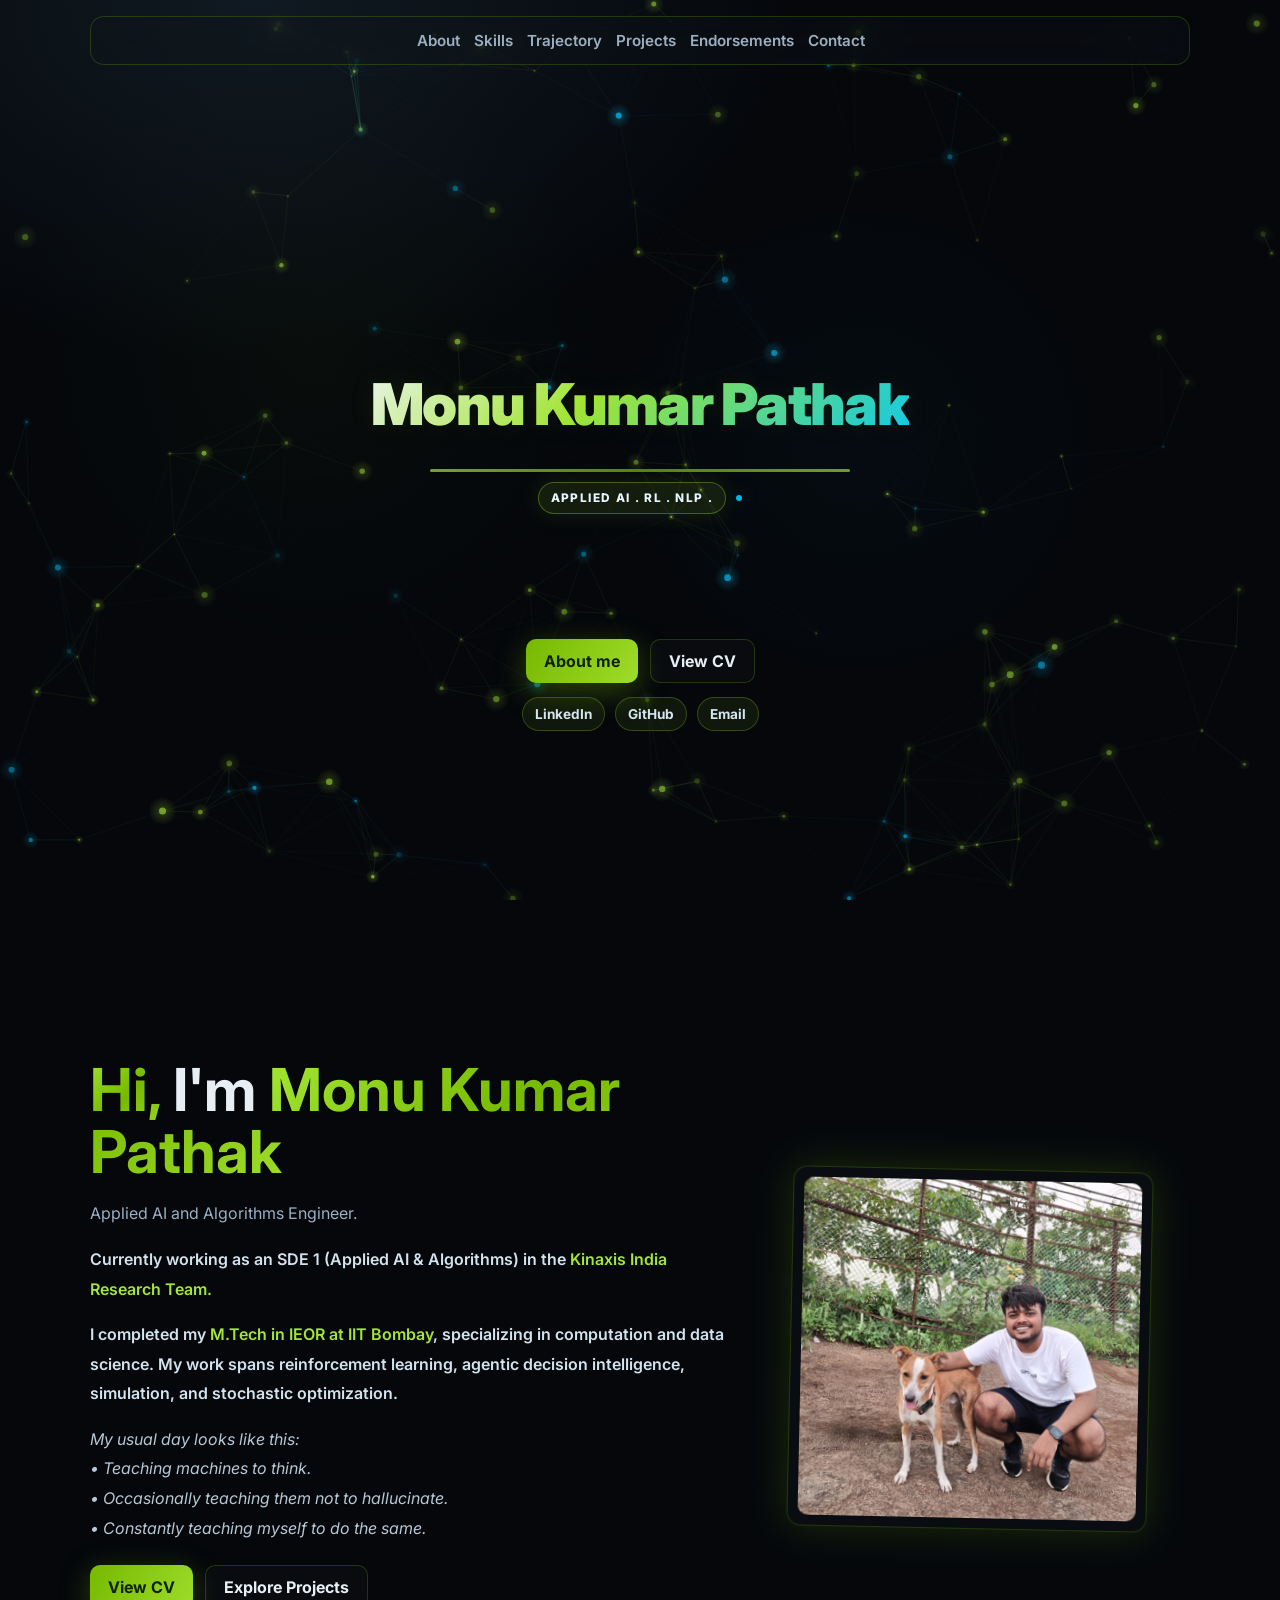
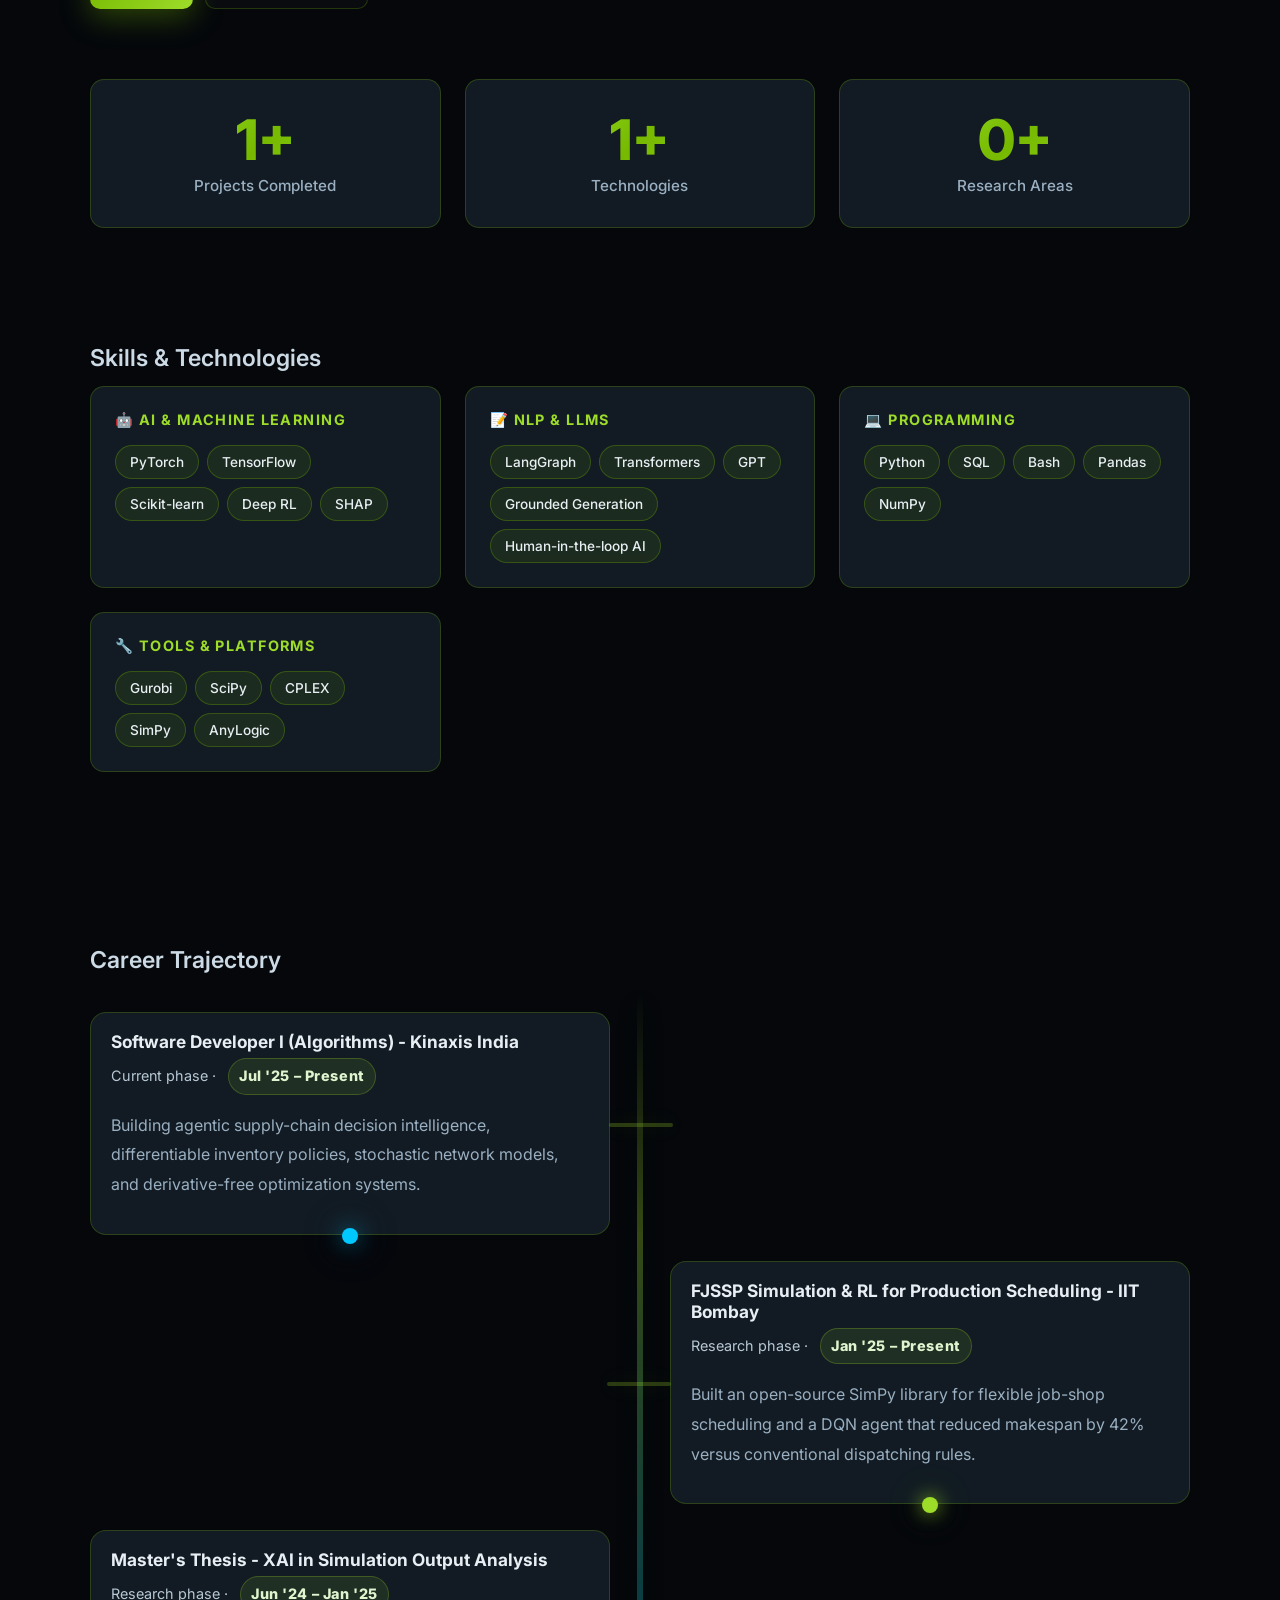
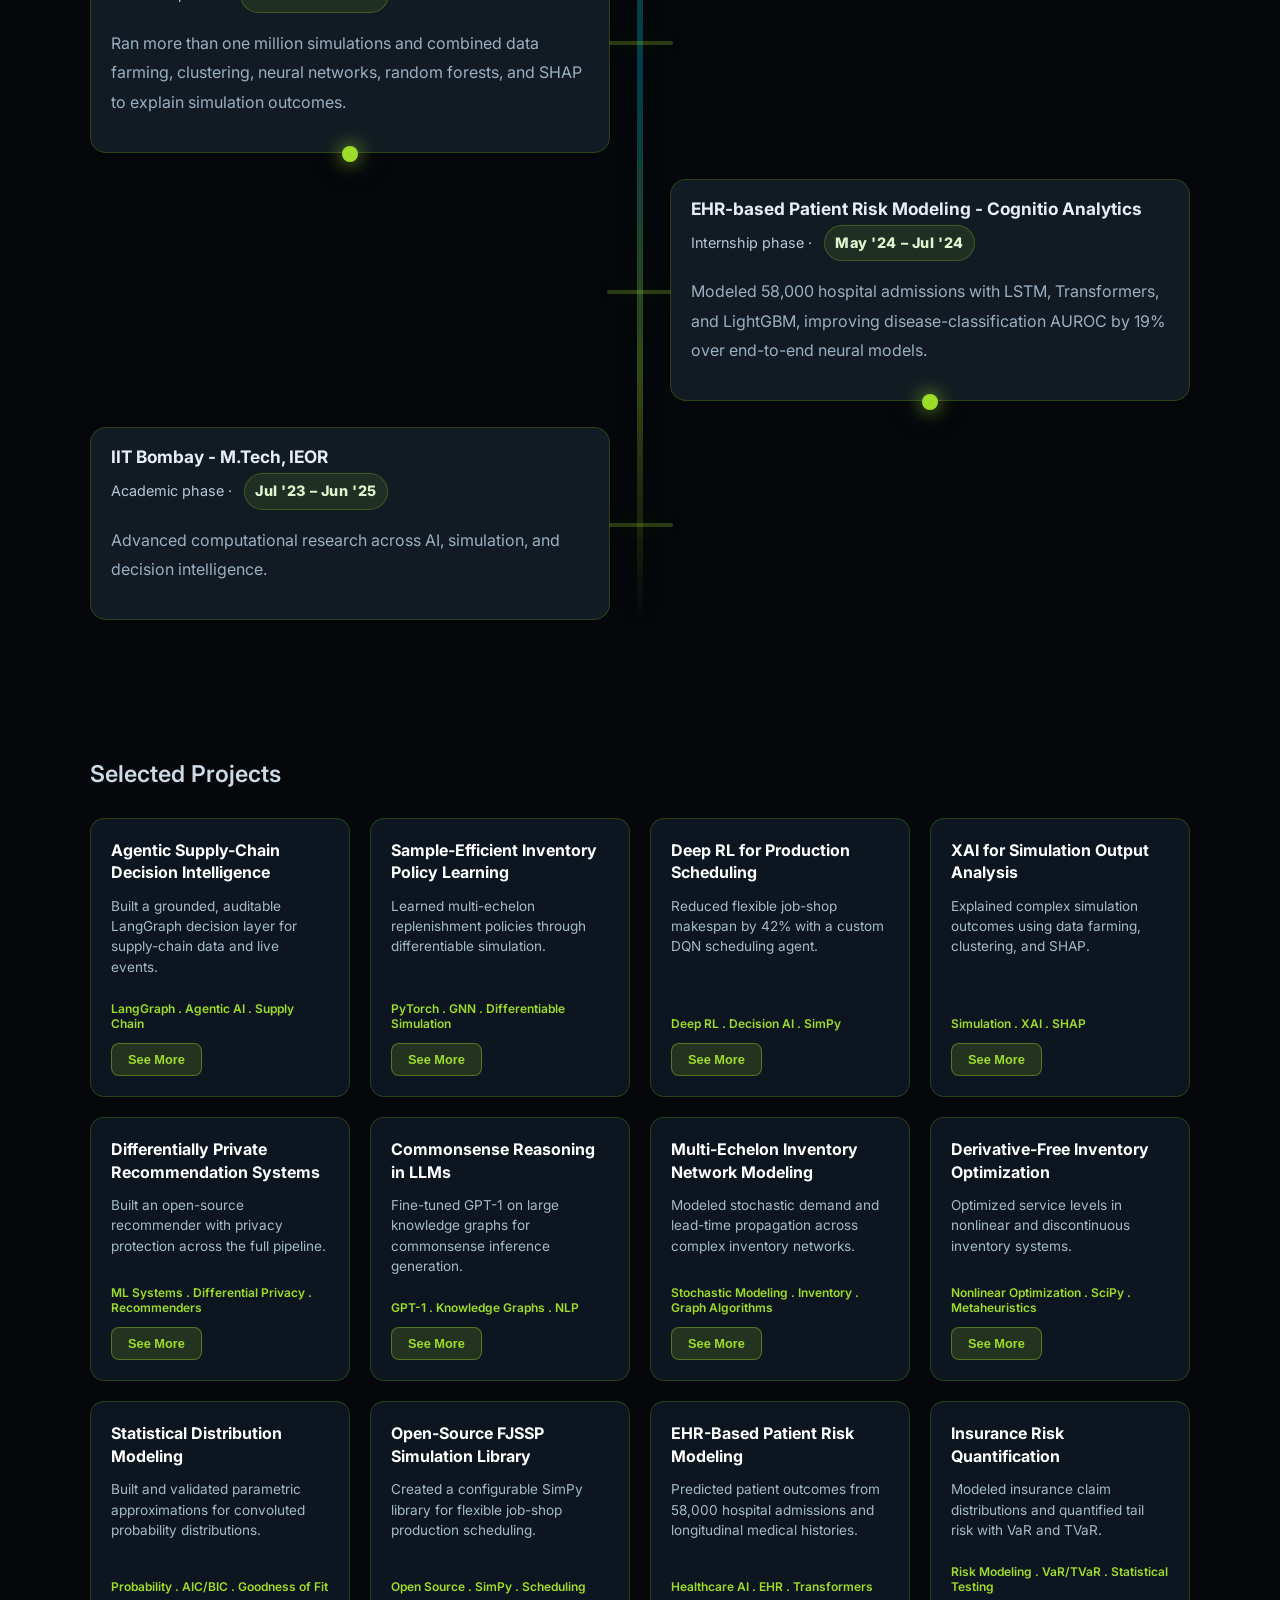
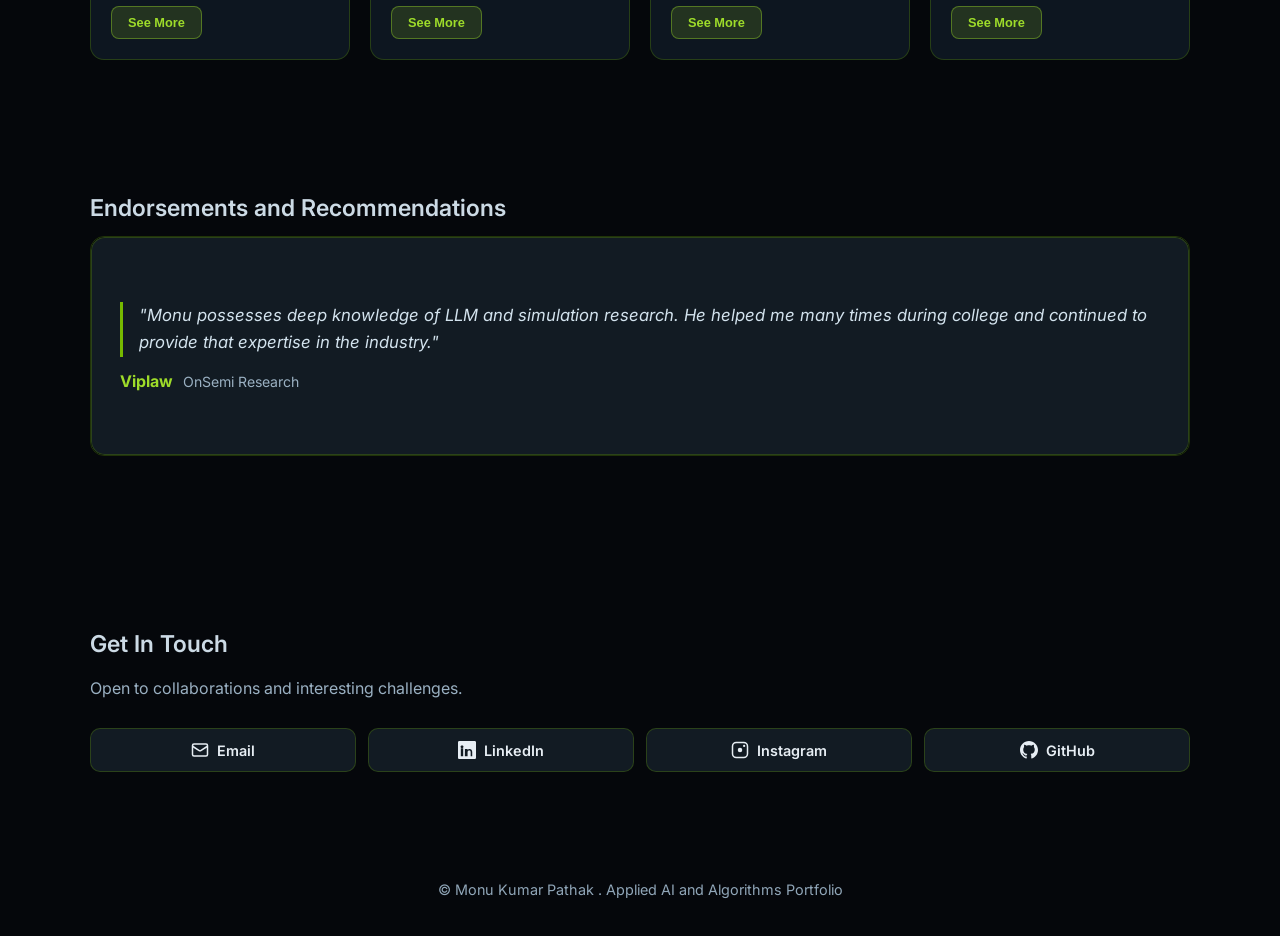
==== commit 2274a9d7: "Added new resume correctly" ====
--- a/index.html
+++ b/index.html
@@ -67,7 +67,7 @@
 
           <div class="landing-actions">
             <a class="btn btn-primary" href="#about" aria-label="Jump to About section">About me</a>
-            <a class="btn btn-secondary" href="Monu_Resume_2025__1_-14.pdf" target="_blank" rel="noopener noreferrer" aria-label="Open CV PDF">View CV</a>
+            <a class="btn btn-secondary" href="Monu_Resume_all.pdf" target="_blank" rel="noopener noreferrer" aria-label="Open CV PDF">View CV</a>
           </div>
 
           <div class="landing-social" aria-label="Social links">
@@ -100,7 +100,7 @@
               • Constantly teaching myself to do the same.
             </p>
             <div class="hero-actions">
-              <a class="btn btn-primary" href="Monu_Resume_2025__1_-14.pdf" target="_blank" rel="noopener noreferrer" aria-label="View CV">View CV</a>
+              <a class="btn btn-primary" href="Monu_NLP.pdf" target="_blank" rel="noopener noreferrer" aria-label="View CV">View CV</a>
               <a class="btn btn-secondary" href="#projects" aria-label="Explore Projects">Explore Projects</a>
             </div>
           </div>
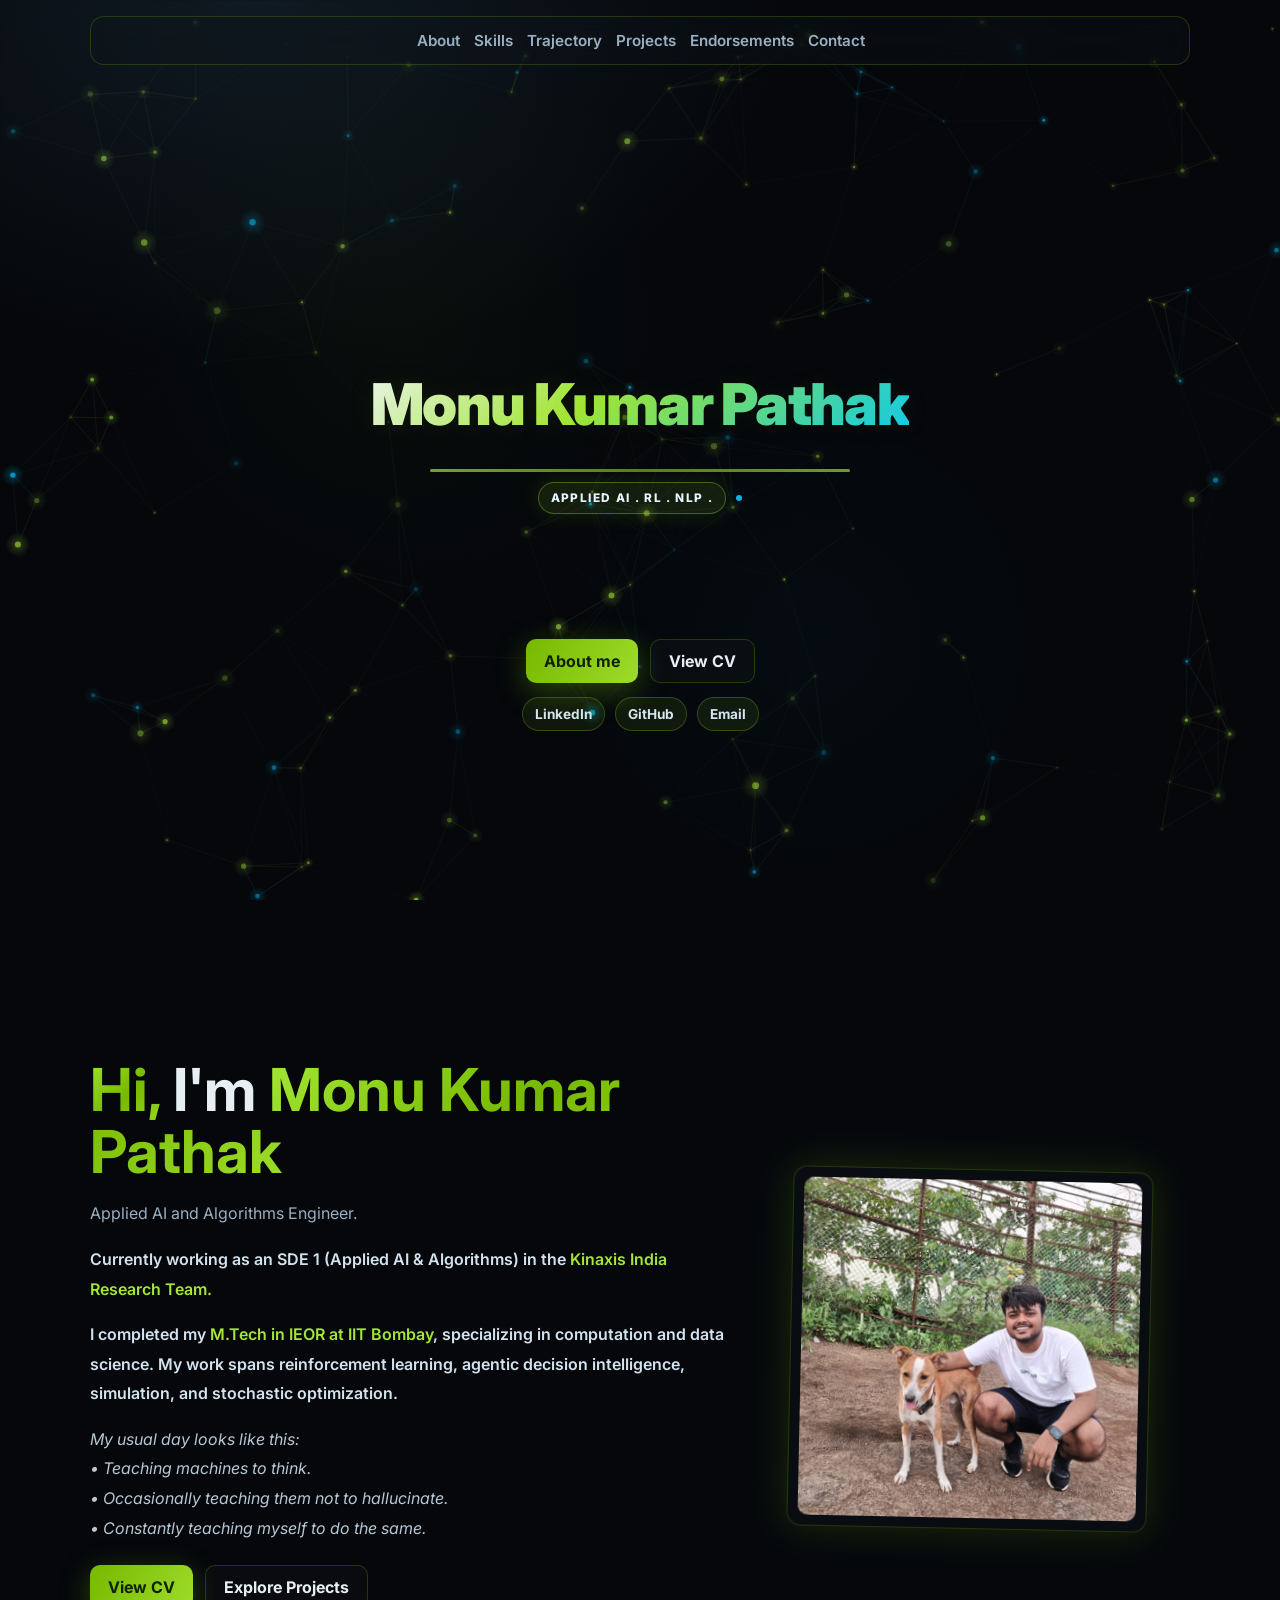
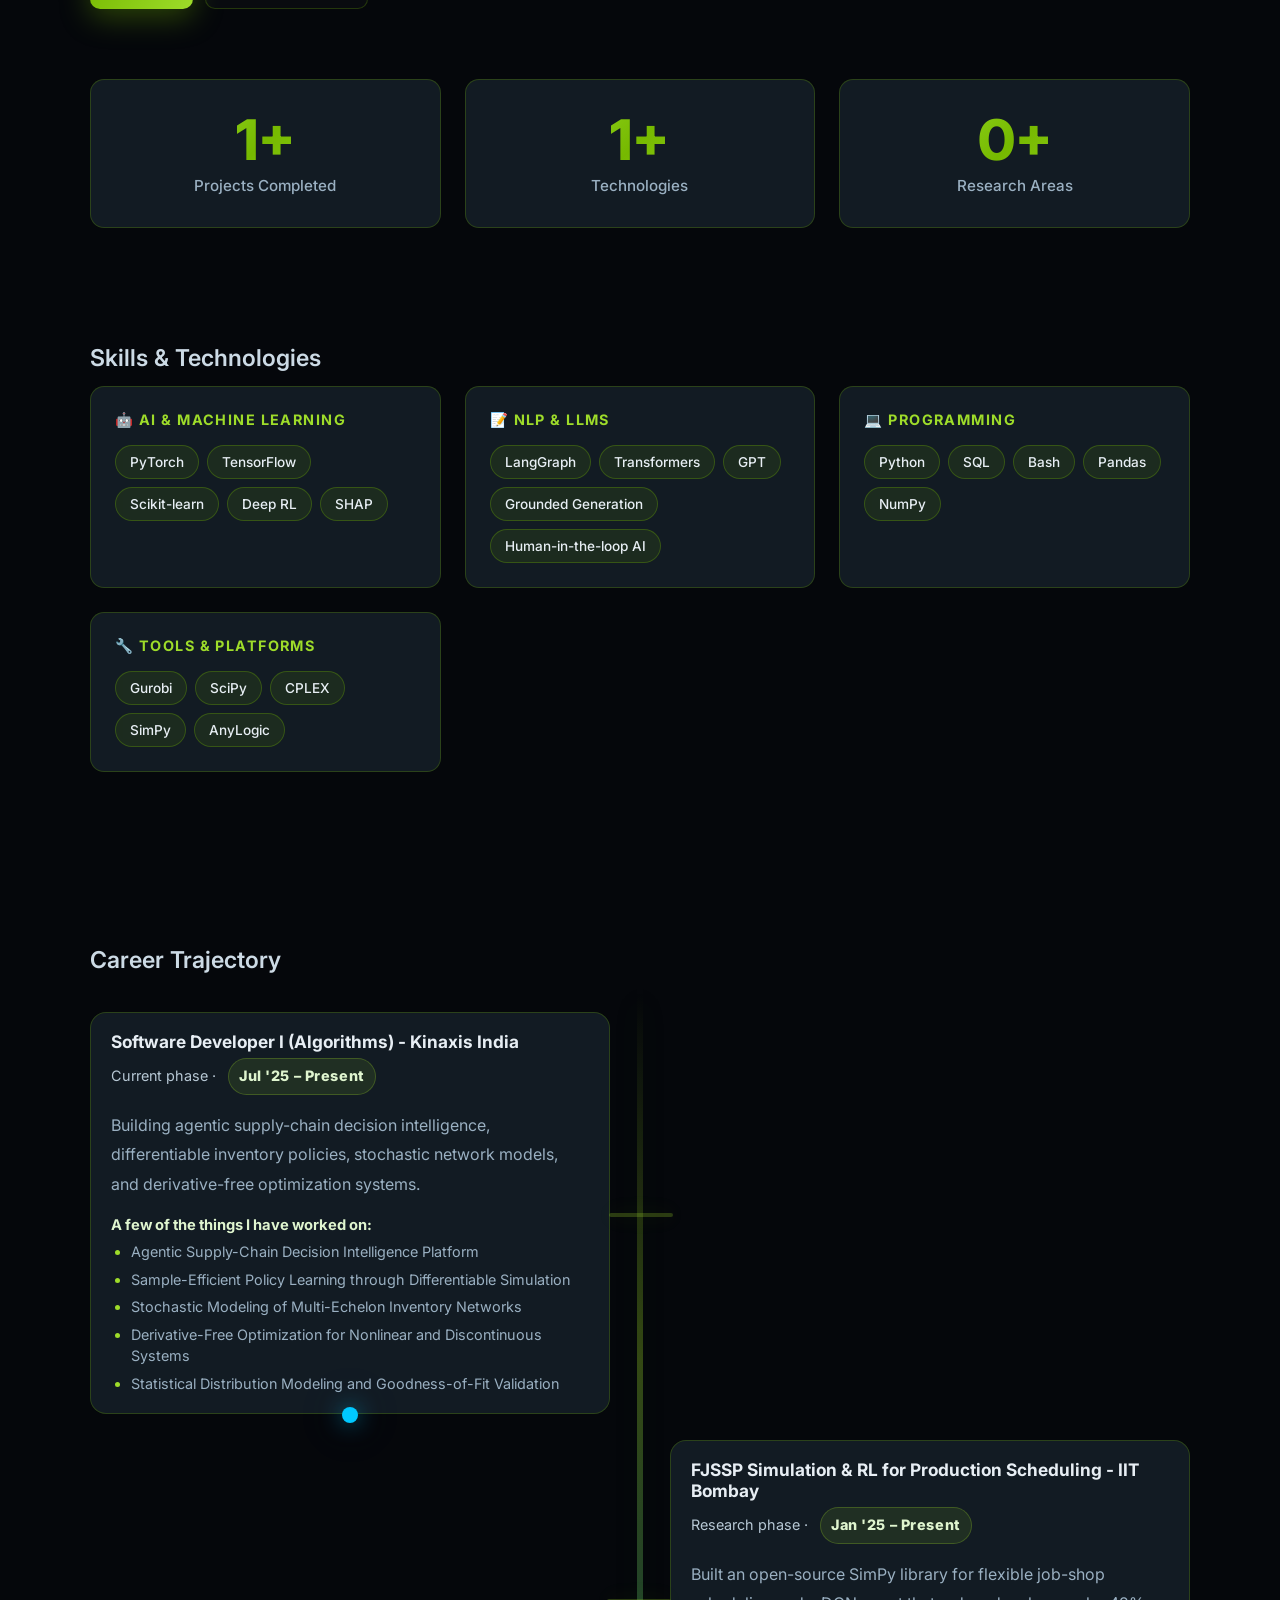
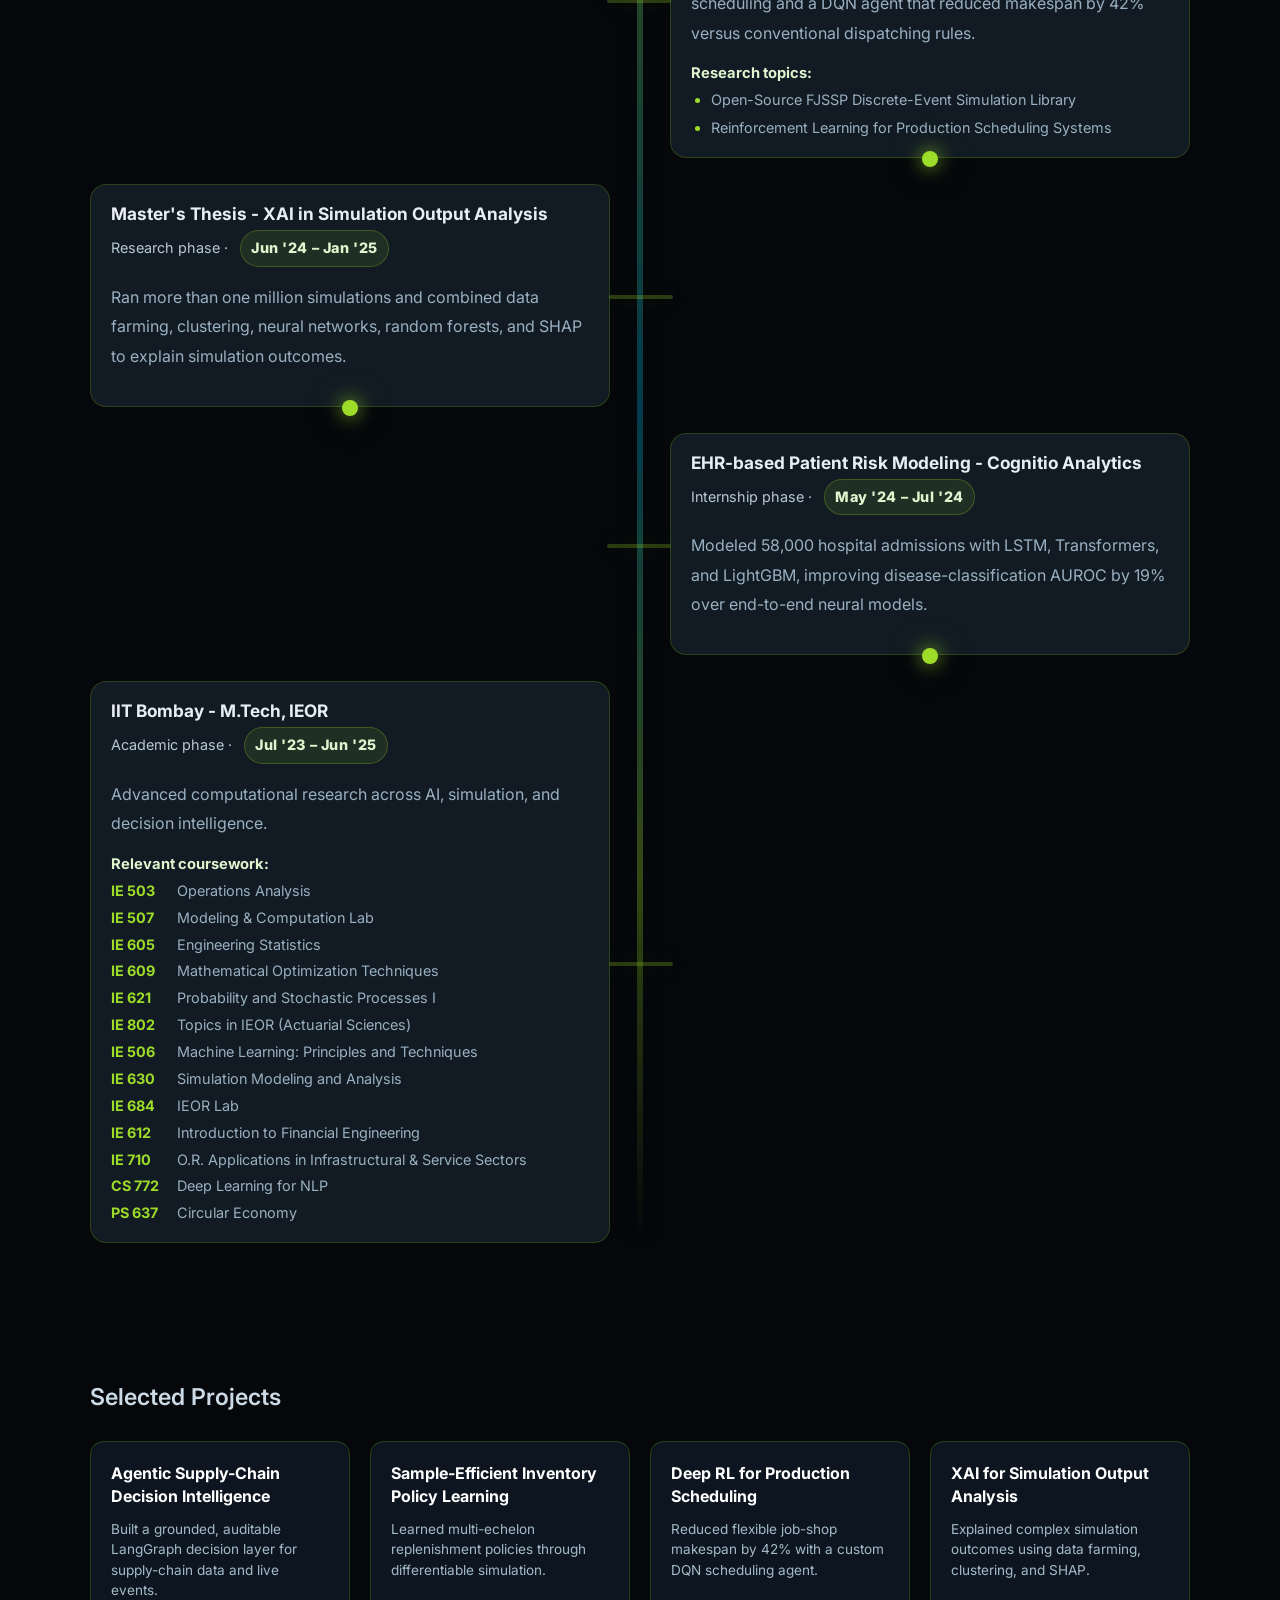
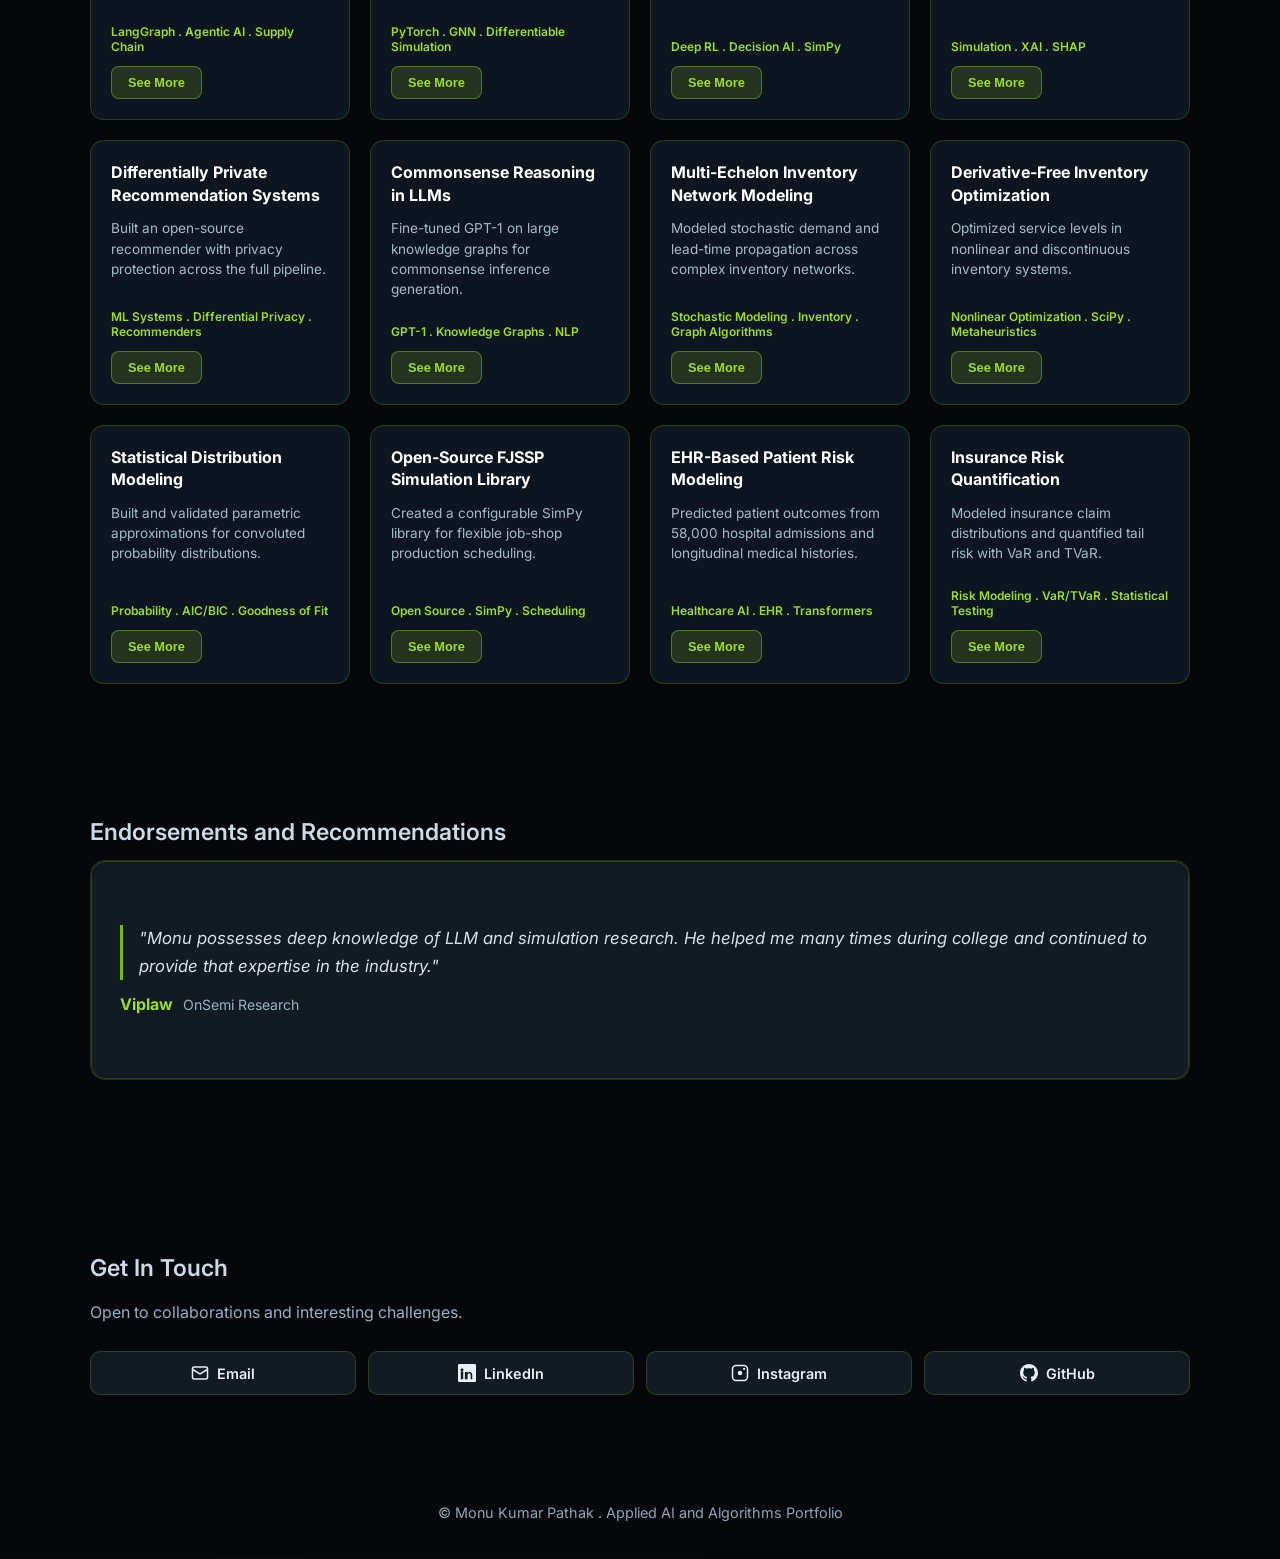
==== commit bc7cc83f: "Update career details and CV" ====
--- a/index.html
+++ b/index.html
@@ -100,7 +100,7 @@
               • Constantly teaching myself to do the same.
             </p>
             <div class="hero-actions">
-              <a class="btn btn-primary" href="Monu_NLP.pdf" target="_blank" rel="noopener noreferrer" aria-label="View CV">View CV</a>
+              <a class="btn btn-primary" href="Monu_Resume_all.pdf" target="_blank" rel="noopener noreferrer" aria-label="View CV">View CV</a>
               <a class="btn btn-secondary" href="#projects" aria-label="Explore Projects">Explore Projects</a>
             </div>
           </div>
@@ -192,6 +192,14 @@
               <h3>Software Developer I (Algorithms) - Kinaxis India</h3>
               <p class="meta">Current phase · <span class="timeline-date">Jul '25 – Present</span></p>
               <p>Building agentic supply-chain decision intelligence, differentiable inventory policies, stochastic network models, and derivative-free optimization systems.</p>
+              <h4 class="phase-topics-title">A few of the things I have worked on:</h4>
+              <ul class="phase-topics">
+                <li>Agentic Supply-Chain Decision Intelligence Platform</li>
+                <li>Sample-Efficient Policy Learning through Differentiable Simulation</li>
+                <li>Stochastic Modeling of Multi-Echelon Inventory Networks</li>
+                <li>Derivative-Free Optimization for Nonlinear and Discontinuous Systems</li>
+                <li>Statistical Distribution Modeling and Goodness-of-Fit Validation</li>
+              </ul>
             </div>
           </article>
 
@@ -201,6 +209,11 @@
               <h3>FJSSP Simulation & RL for Production Scheduling - IIT Bombay</h3>
               <p class="meta">Research phase · <span class="timeline-date">Jan '25 – Present</span></p>
               <p>Built an open-source SimPy library for flexible job-shop scheduling and a DQN agent that reduced makespan by 42% versus conventional dispatching rules.</p>
+              <h4 class="phase-topics-title">Research topics:</h4>
+              <ul class="phase-topics">
+                <li>Open-Source FJSSP Discrete-Event Simulation Library</li>
+                <li>Reinforcement Learning for Production Scheduling Systems</li>
+              </ul>
             </div>
           </article>
 
@@ -227,6 +240,22 @@
               <h3>IIT Bombay - M.Tech, IEOR</h3>
               <p class="meta">Academic phase · <span class="timeline-date">Jul '23 – Jun '25</span></p>
               <p>Advanced computational research across AI, simulation, and decision intelligence.</p>
+              <h4 class="phase-topics-title">Relevant coursework:</h4>
+              <ul class="phase-topics phase-coursework">
+                <li><a href="https://www.ieor.iitb.ac.in/acad/courses/ie503" target="_blank" rel="noopener noreferrer"><span>IE 503</span> Operations Analysis</a></li>
+                <li><a href="https://www.ieor.iitb.ac.in/acad/courses/ie507" target="_blank" rel="noopener noreferrer"><span>IE 507</span> Modeling &amp; Computation Lab</a></li>
+                <li><a href="https://www.ieor.iitb.ac.in/acad/courses/ie605" target="_blank" rel="noopener noreferrer"><span>IE 605</span> Engineering Statistics</a></li>
+                <li><a href="https://www.ieor.iitb.ac.in/acad/courses/ie609" target="_blank" rel="noopener noreferrer"><span>IE 609</span> Mathematical Optimization Techniques</a></li>
+                <li><a href="https://www.ieor.iitb.ac.in/acad/courses/ie621" target="_blank" rel="noopener noreferrer"><span>IE 621</span> Probability and Stochastic Processes I</a></li>
+                <li><a href="https://www.ieor.iitb.ac.in/acad/courses/ie802" target="_blank" rel="noopener noreferrer"><span>IE 802</span> Topics in IEOR (Actuarial Sciences)</a></li>
+                <li><a href="https://www.ieor.iitb.ac.in/acad/courses/ie506" target="_blank" rel="noopener noreferrer"><span>IE 506</span> Machine Learning: Principles and Techniques</a></li>
+                <li><a href="https://www.ieor.iitb.ac.in/acad/courses/ie630" target="_blank" rel="noopener noreferrer"><span>IE 630</span> Simulation Modeling and Analysis</a></li>
+                <li><a href="https://www.ieor.iitb.ac.in/acad/courses/ie684" target="_blank" rel="noopener noreferrer"><span>IE 684</span> IEOR Lab</a></li>
+                <li><a href="https://www.ieor.iitb.ac.in/acad/courses/ie612" target="_blank" rel="noopener noreferrer"><span>IE 612</span> Introduction to Financial Engineering</a></li>
+                <li><a href="https://www.ieor.iitb.ac.in/acad/courses/ie710" target="_blank" rel="noopener noreferrer"><span>IE 710</span> O.R. Applications in Infrastructural &amp; Service Sectors</a></li>
+                <li><a href="https://www.cse.iitb.ac.in/~cs772/2023/" target="_blank" rel="noopener noreferrer"><span>CS 772</span> Deep Learning for NLP</a></li>
+                <li><span class="course-without-link"><span>PS 637</span> Circular Economy</span></li>
+              </ul>
             </div>
           </article>
         </div>
--- a/styles.css
+++ b/styles.css
@@ -455,6 +455,47 @@
 .ladder-step h3 { margin: 0; font-size: 1.08rem; }
 .meta { margin: 6px 0 10px; font-size: .9rem; color: #b7c8d5; }
 
+.phase-topics-title {
+  margin: 16px 0 8px;
+  color: #dff5cf;
+  font-size: .92rem;
+}
+
+.phase-topics {
+  display: grid;
+  gap: 7px;
+  margin: 0;
+  padding-left: 20px;
+  color: var(--muted);
+  font-size: .9rem;
+  line-height: 1.45;
+}
+
+.phase-topics li::marker { color: var(--accent-2); }
+
+.phase-coursework {
+  gap: 6px;
+  list-style: none;
+  padding-left: 0;
+}
+
+.phase-coursework a,
+.phase-coursework .course-without-link {
+  display: grid;
+  grid-template-columns: 58px 1fr;
+  gap: 8px;
+  color: var(--muted);
+  text-decoration: none;
+}
+
+.phase-coursework a:hover { color: var(--accent-2); }
+
+.phase-coursework a > span,
+.phase-coursework .course-without-link > span {
+  color: var(--accent-2);
+  font-weight: 700;
+}
+
 .ladder-rung--left { justify-self: start; transform: translateX(-34px); }
 .ladder-rung--right { justify-self: end; transform: translateX(34px); }
 
@@ -1050,4 +1091,4 @@
   .endorsement-stage { height: 280px; }
   .nav-wrap { flex-direction: column; gap: 12px; }
   nav { flex-wrap: wrap; justify-content: center; }
-}+}
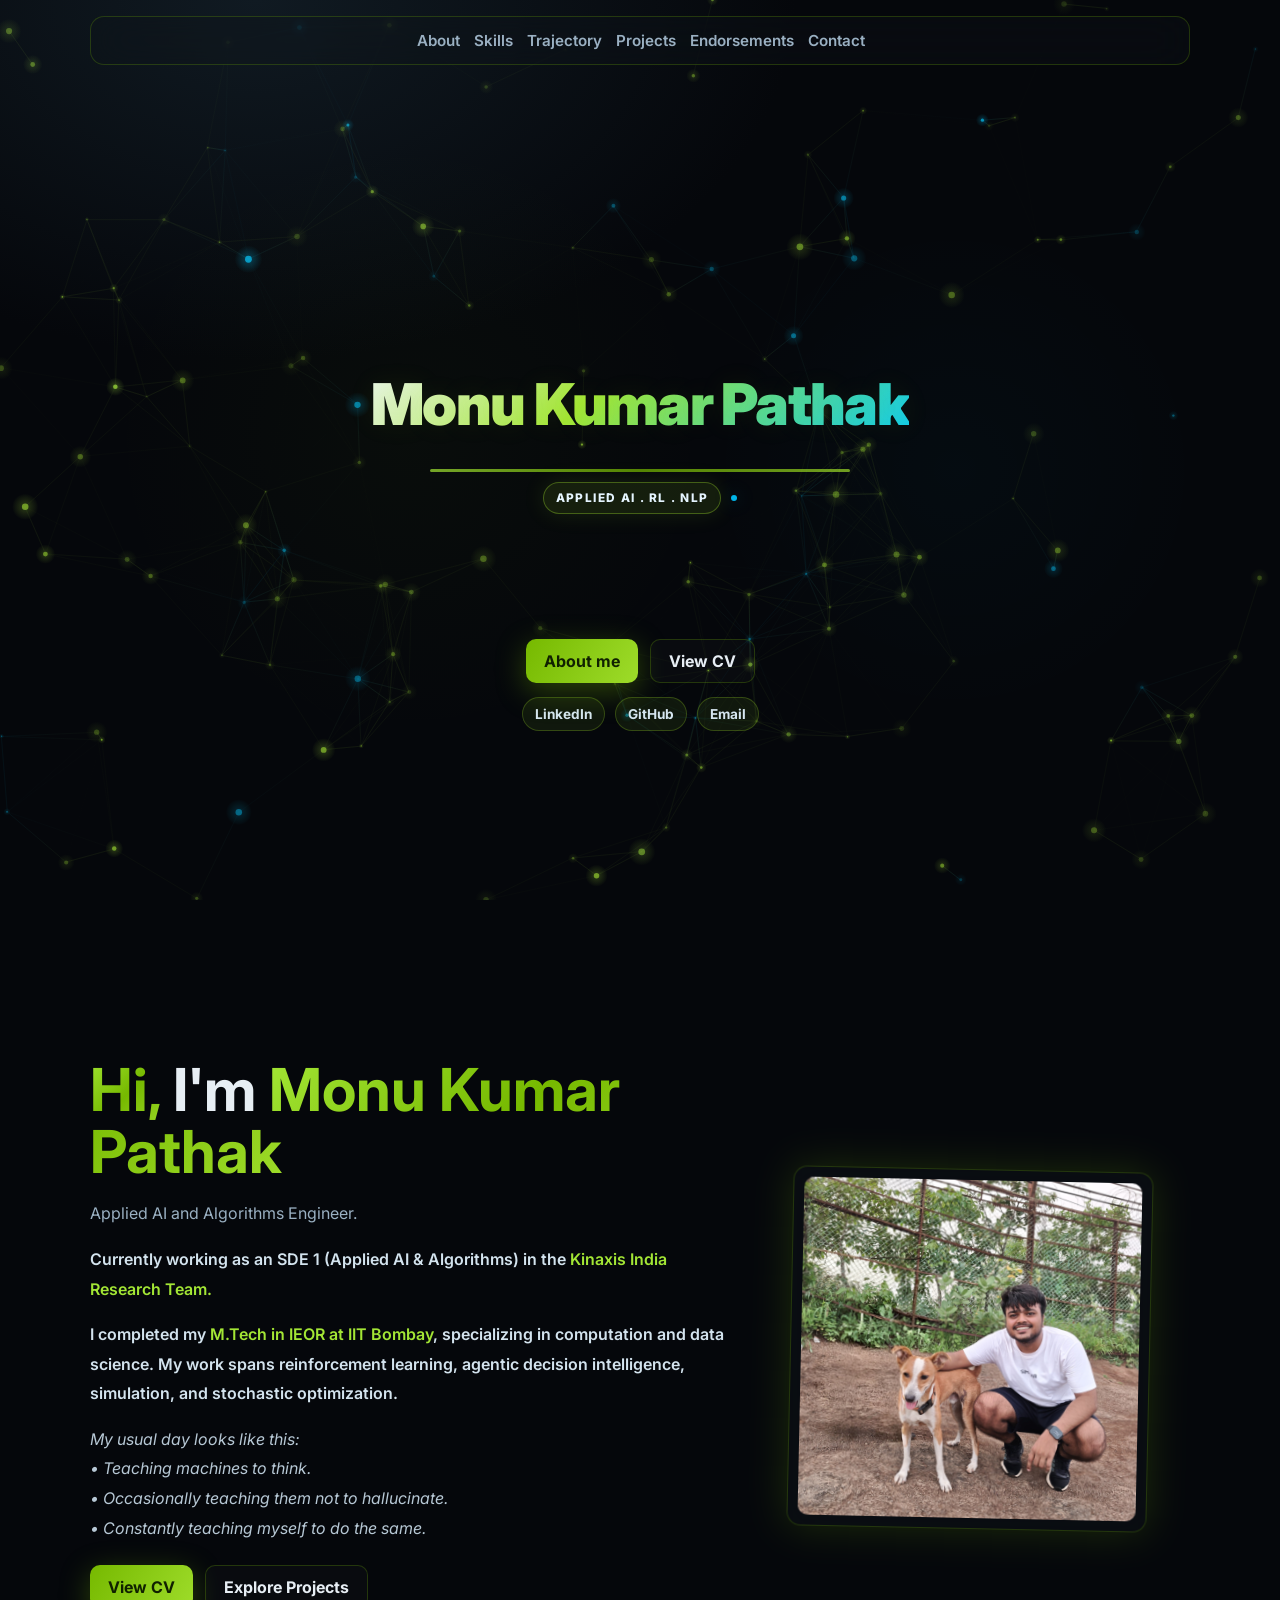
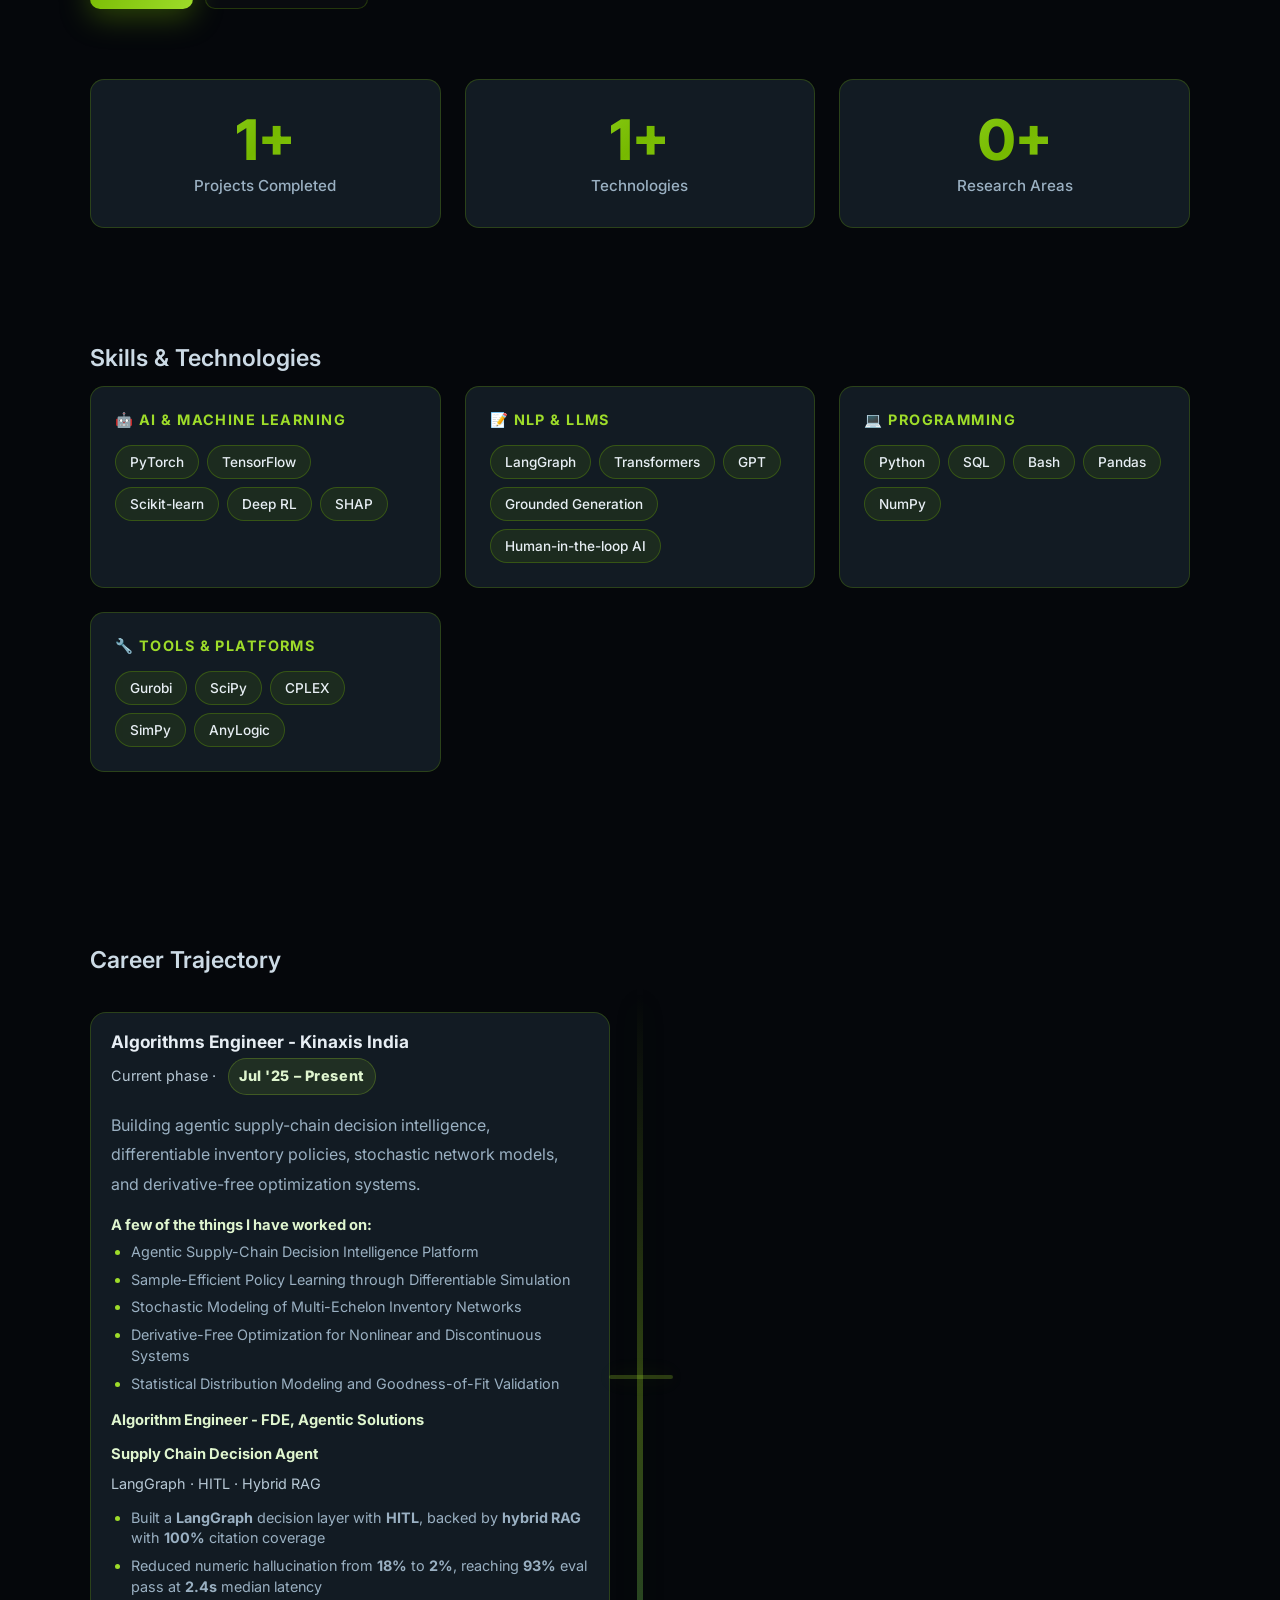
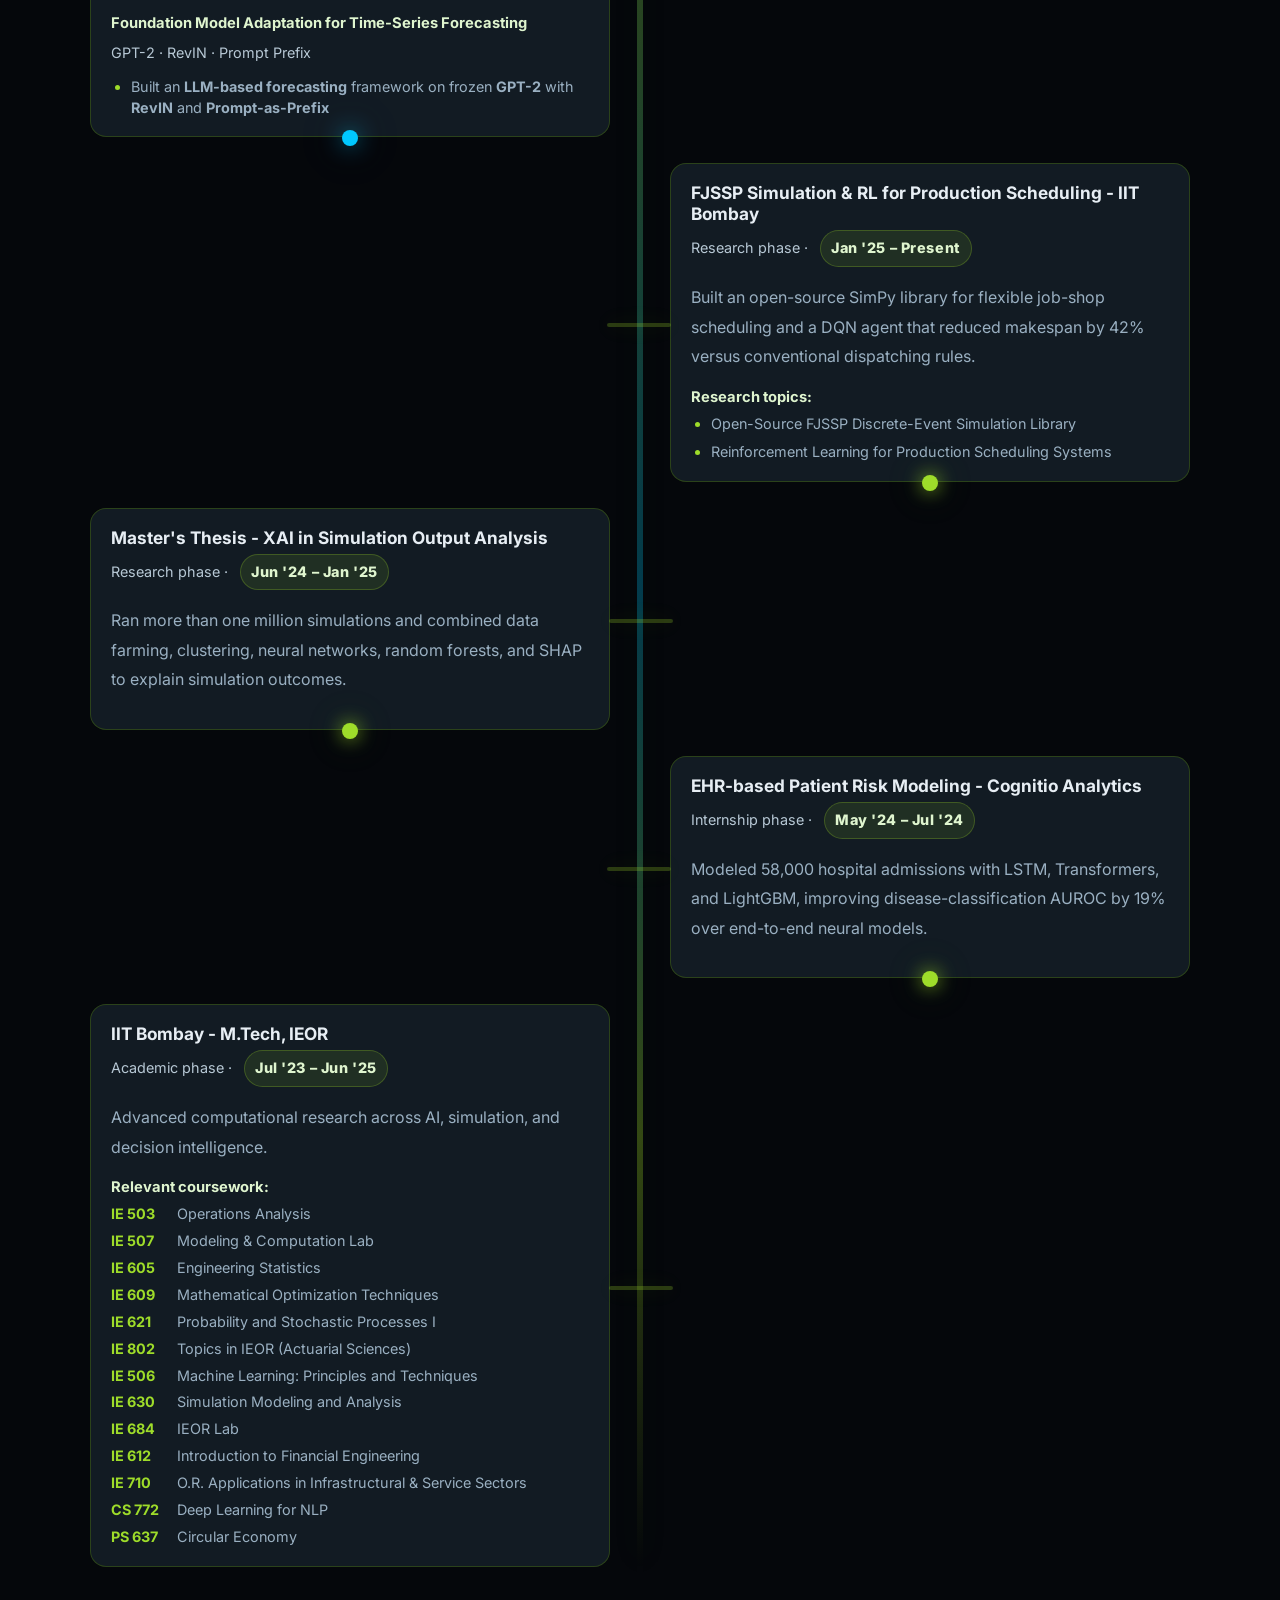
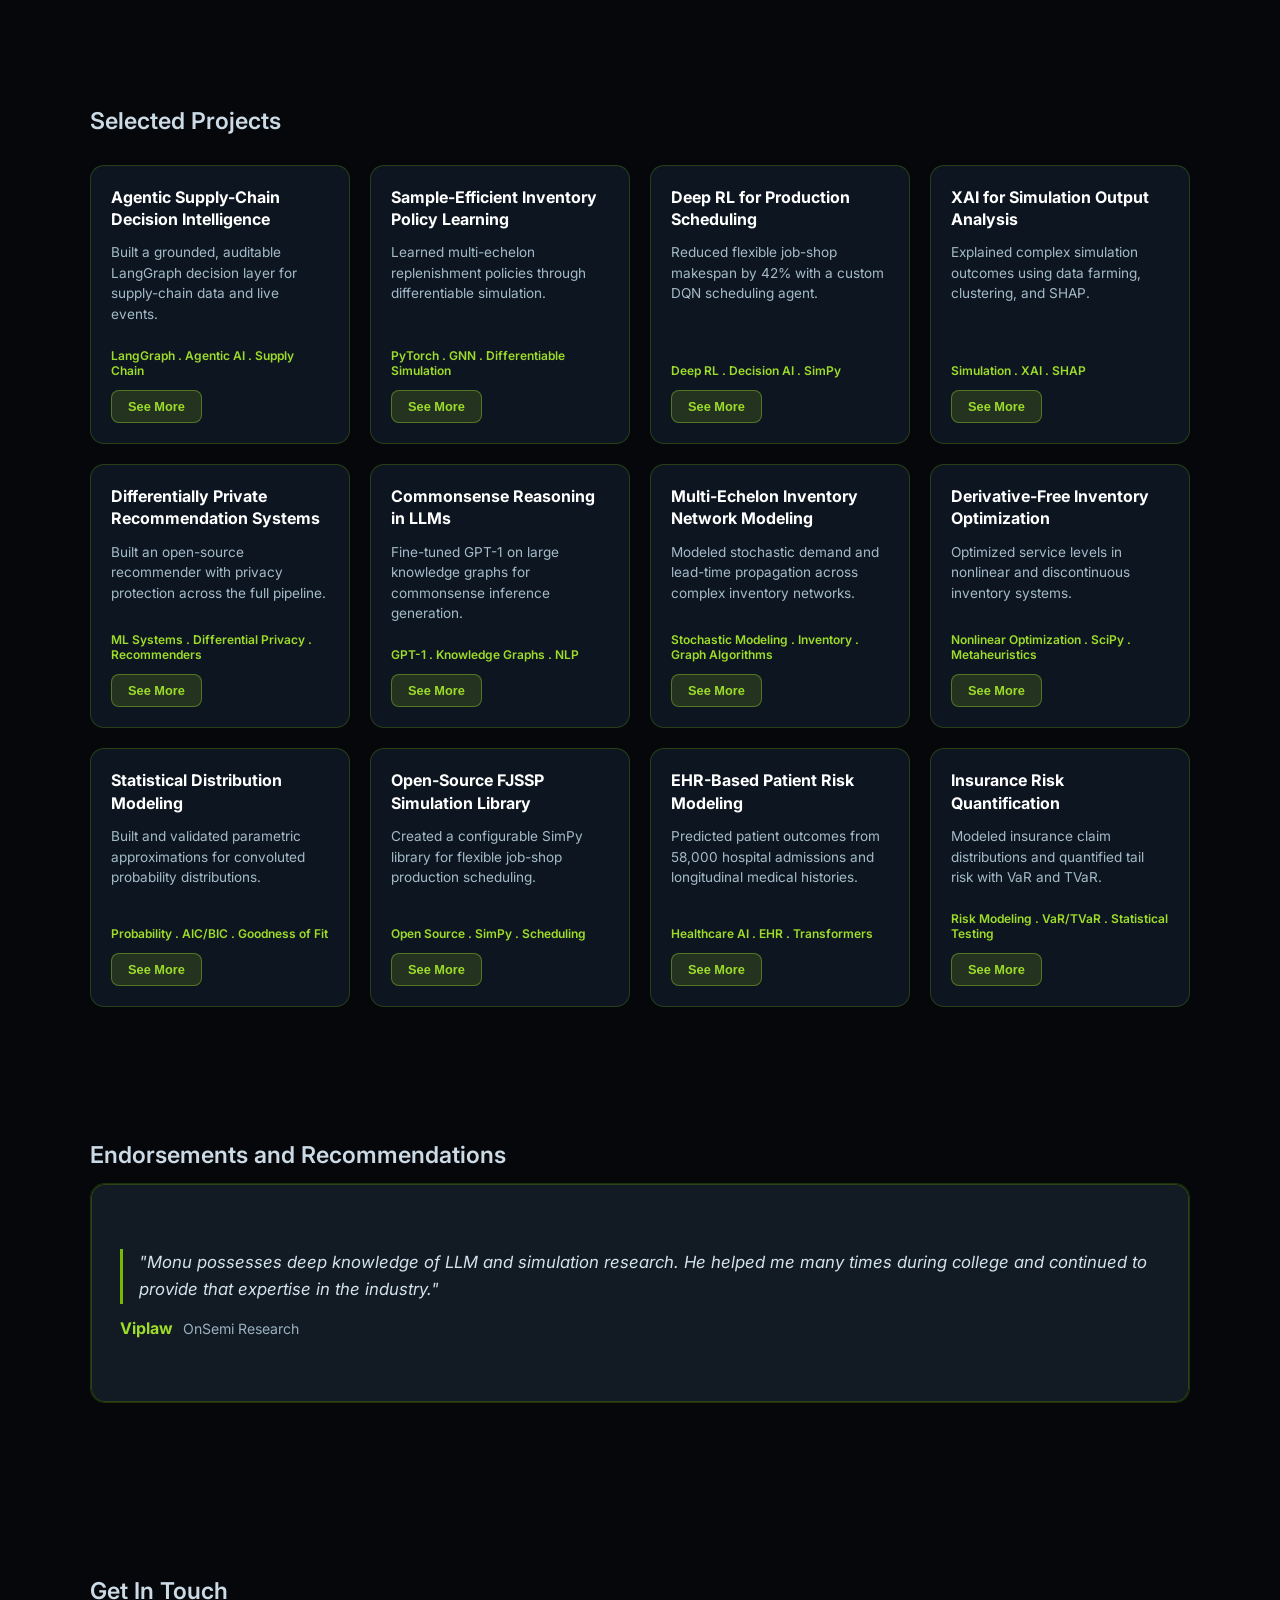
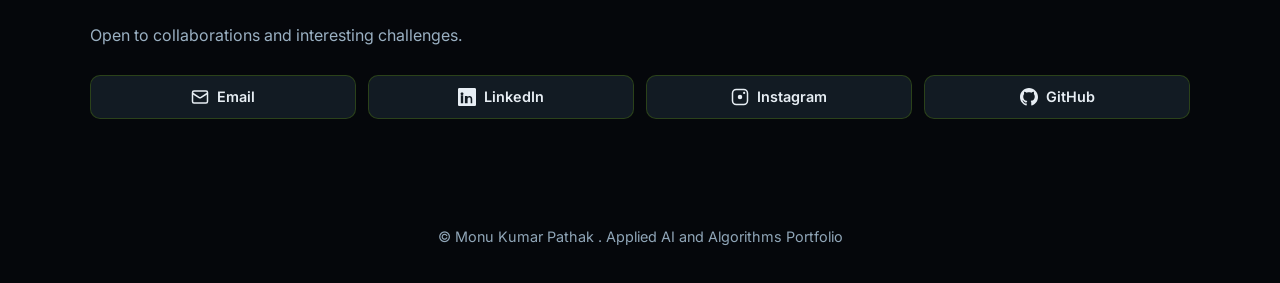
==== commit 970948c9: "changed the tagline and updated the role" ====
--- a/index.html
+++ b/index.html
@@ -189,7 +189,7 @@
           <article class="ladder-rung glass ladder-rung--left">
             <div class="ladder-node ladder-node--current" aria-hidden="true"></div>
             <div class="ladder-step">
-              <h3>Software Developer I (Algorithms) - Kinaxis India</h3>
+              <h3>Algorithms Engineer - Kinaxis India</h3>
               <p class="meta">Current phase · <span class="timeline-date">Jul '25 – Present</span></p>
               <p>Building agentic supply-chain decision intelligence, differentiable inventory policies, stochastic network models, and derivative-free optimization systems.</p>
               <h4 class="phase-topics-title">A few of the things I have worked on:</h4>
@@ -199,6 +199,18 @@
                 <li>Stochastic Modeling of Multi-Echelon Inventory Networks</li>
                 <li>Derivative-Free Optimization for Nonlinear and Discontinuous Systems</li>
                 <li>Statistical Distribution Modeling and Goodness-of-Fit Validation</li>
+              </ul>
+              <h4 class="phase-topics-title">Algorithm Engineer - FDE, Agentic Solutions</h4>
+              <h4 class="phase-topics-title">Supply Chain Decision Agent</h4>
+              <p class="meta">LangGraph &middot; HITL &middot; Hybrid RAG</p>
+              <ul class="phase-topics">
+                <li>Built a <strong>LangGraph</strong> decision layer with <strong>HITL</strong>, backed by <strong>hybrid RAG</strong> with <strong>100%</strong> citation coverage</li>
+                <li>Reduced numeric hallucination from <strong>18%</strong> to <strong>2%</strong>, reaching <strong>93%</strong> eval pass at <strong>2.4s</strong> median latency</li>
+              </ul>
+              <h4 class="phase-topics-title">Foundation Model Adaptation for Time-Series Forecasting</h4>
+              <p class="meta">GPT-2 &middot; RevIN &middot; Prompt Prefix</p>
+              <ul class="phase-topics">
+                <li>Built an <strong>LLM-based forecasting</strong> framework on frozen <strong>GPT-2</strong> with <strong>RevIN</strong> and <strong>Prompt-as-Prefix</strong></li>
               </ul>
             </div>
           </article>
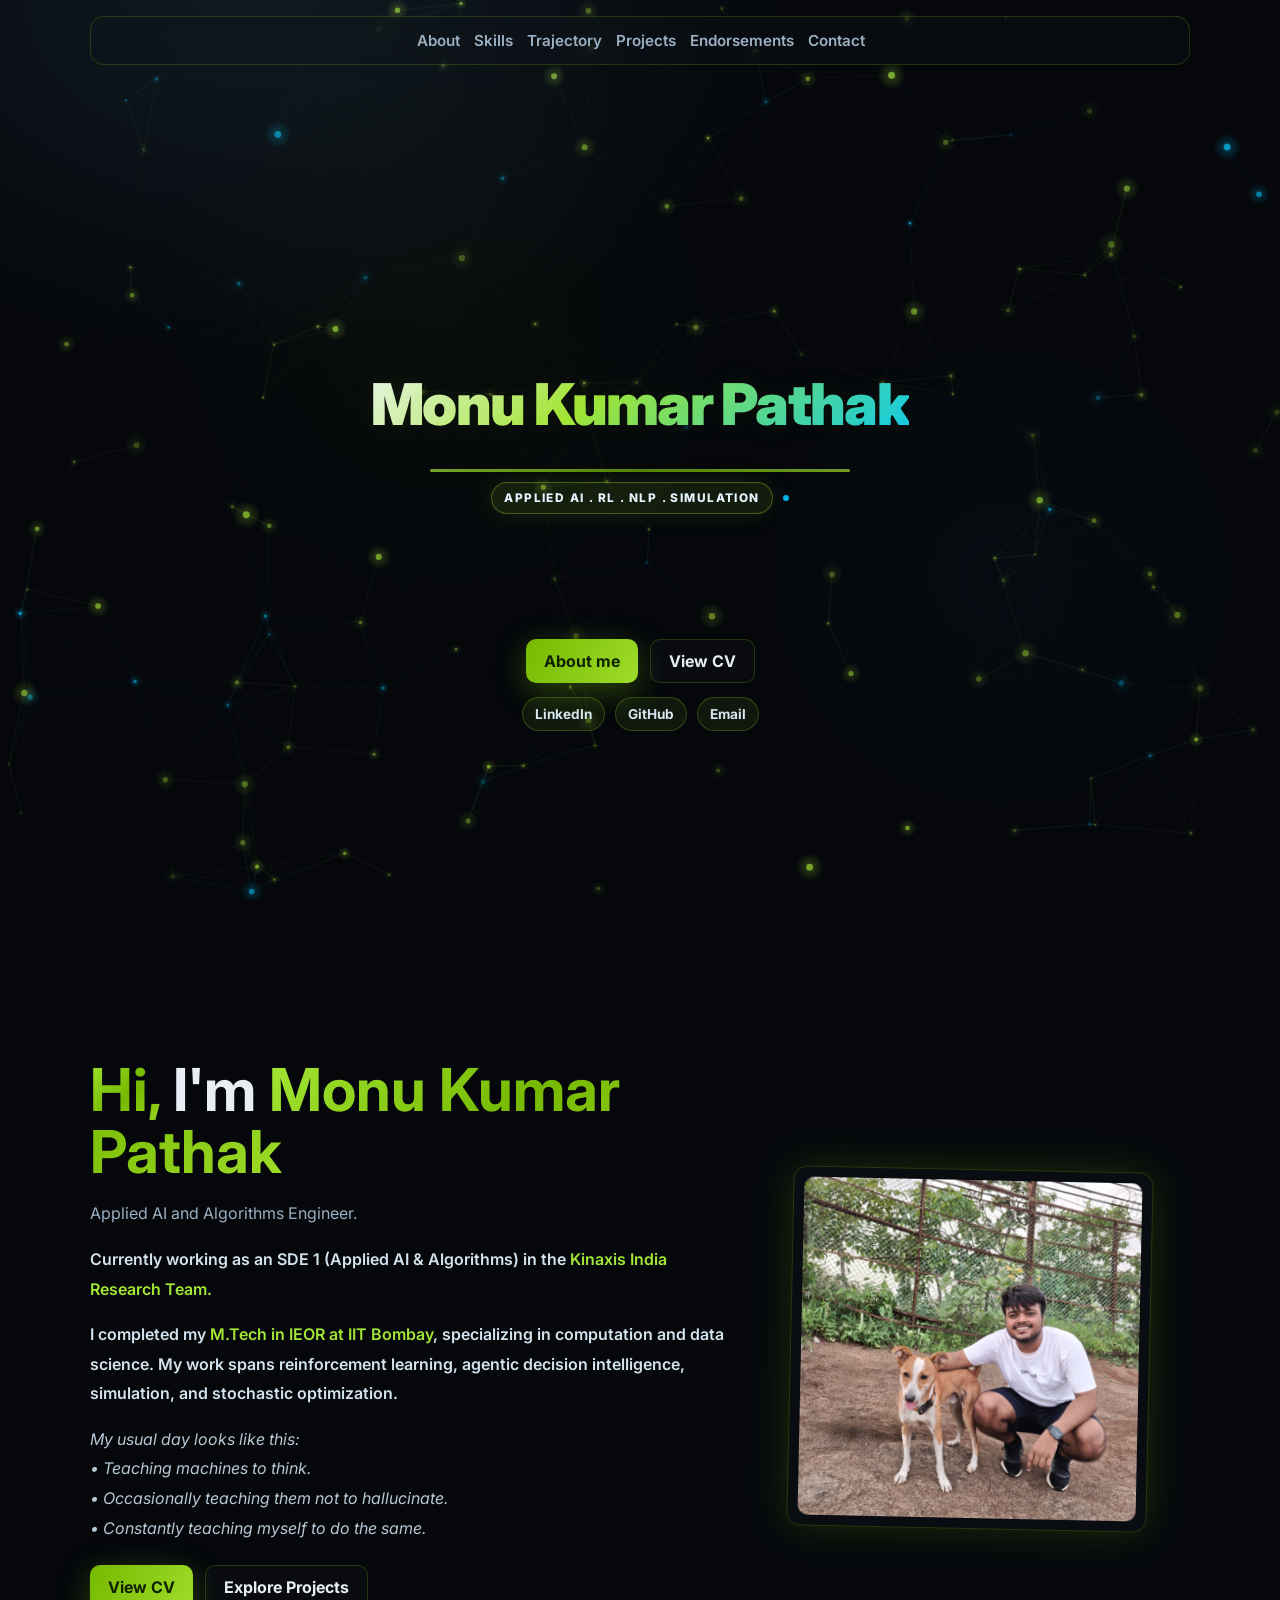
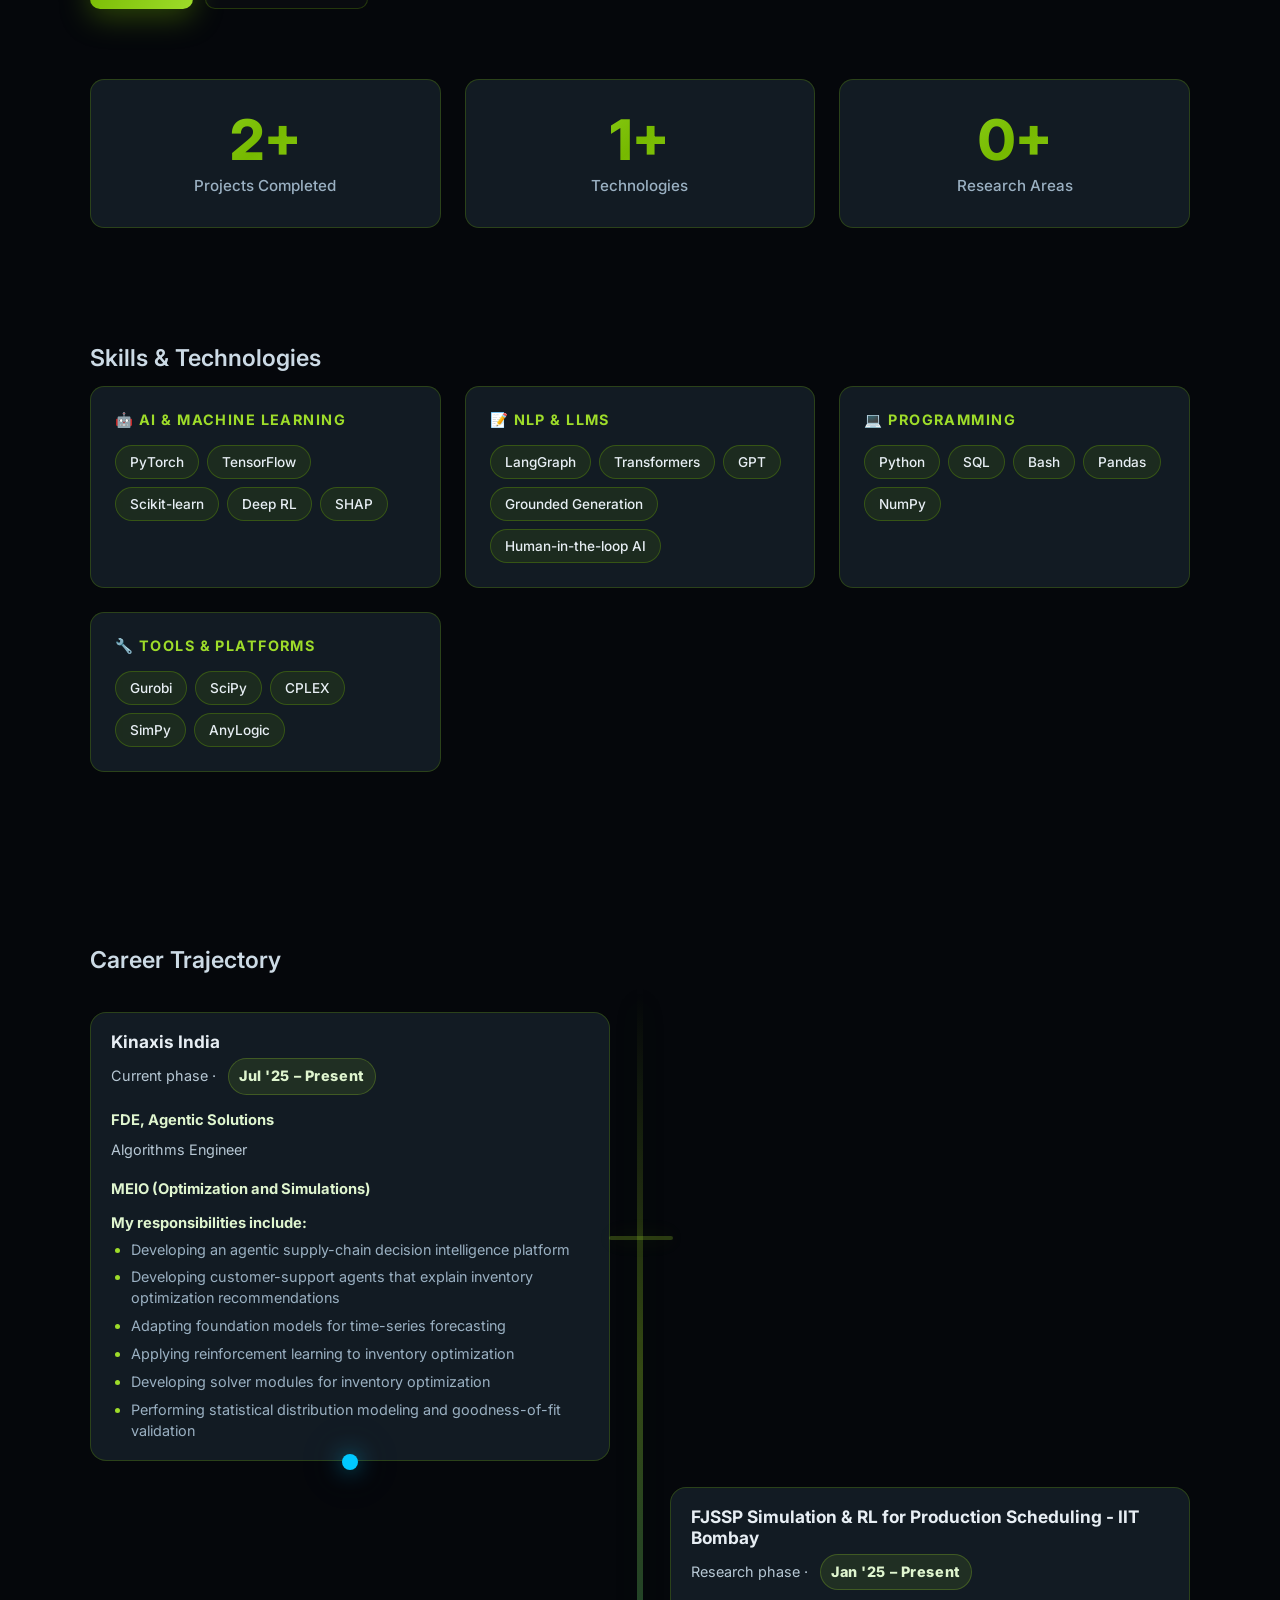
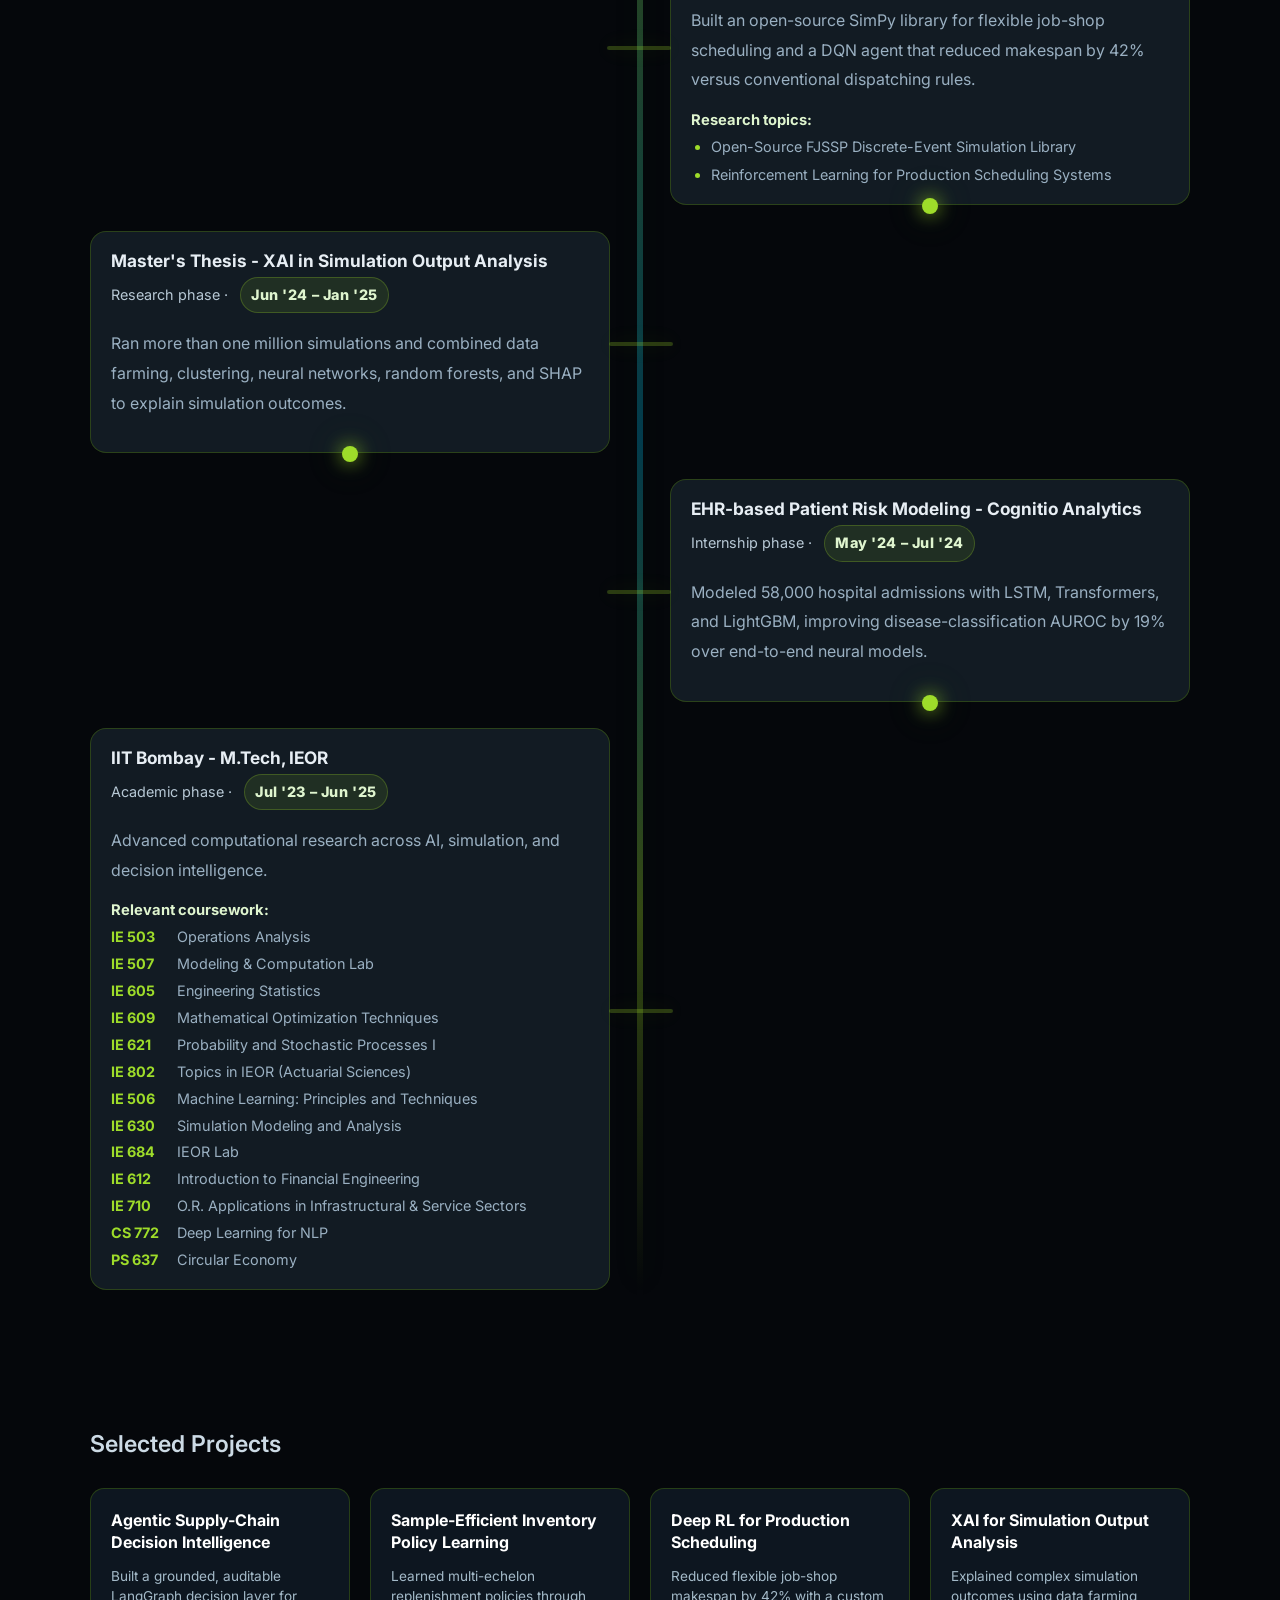
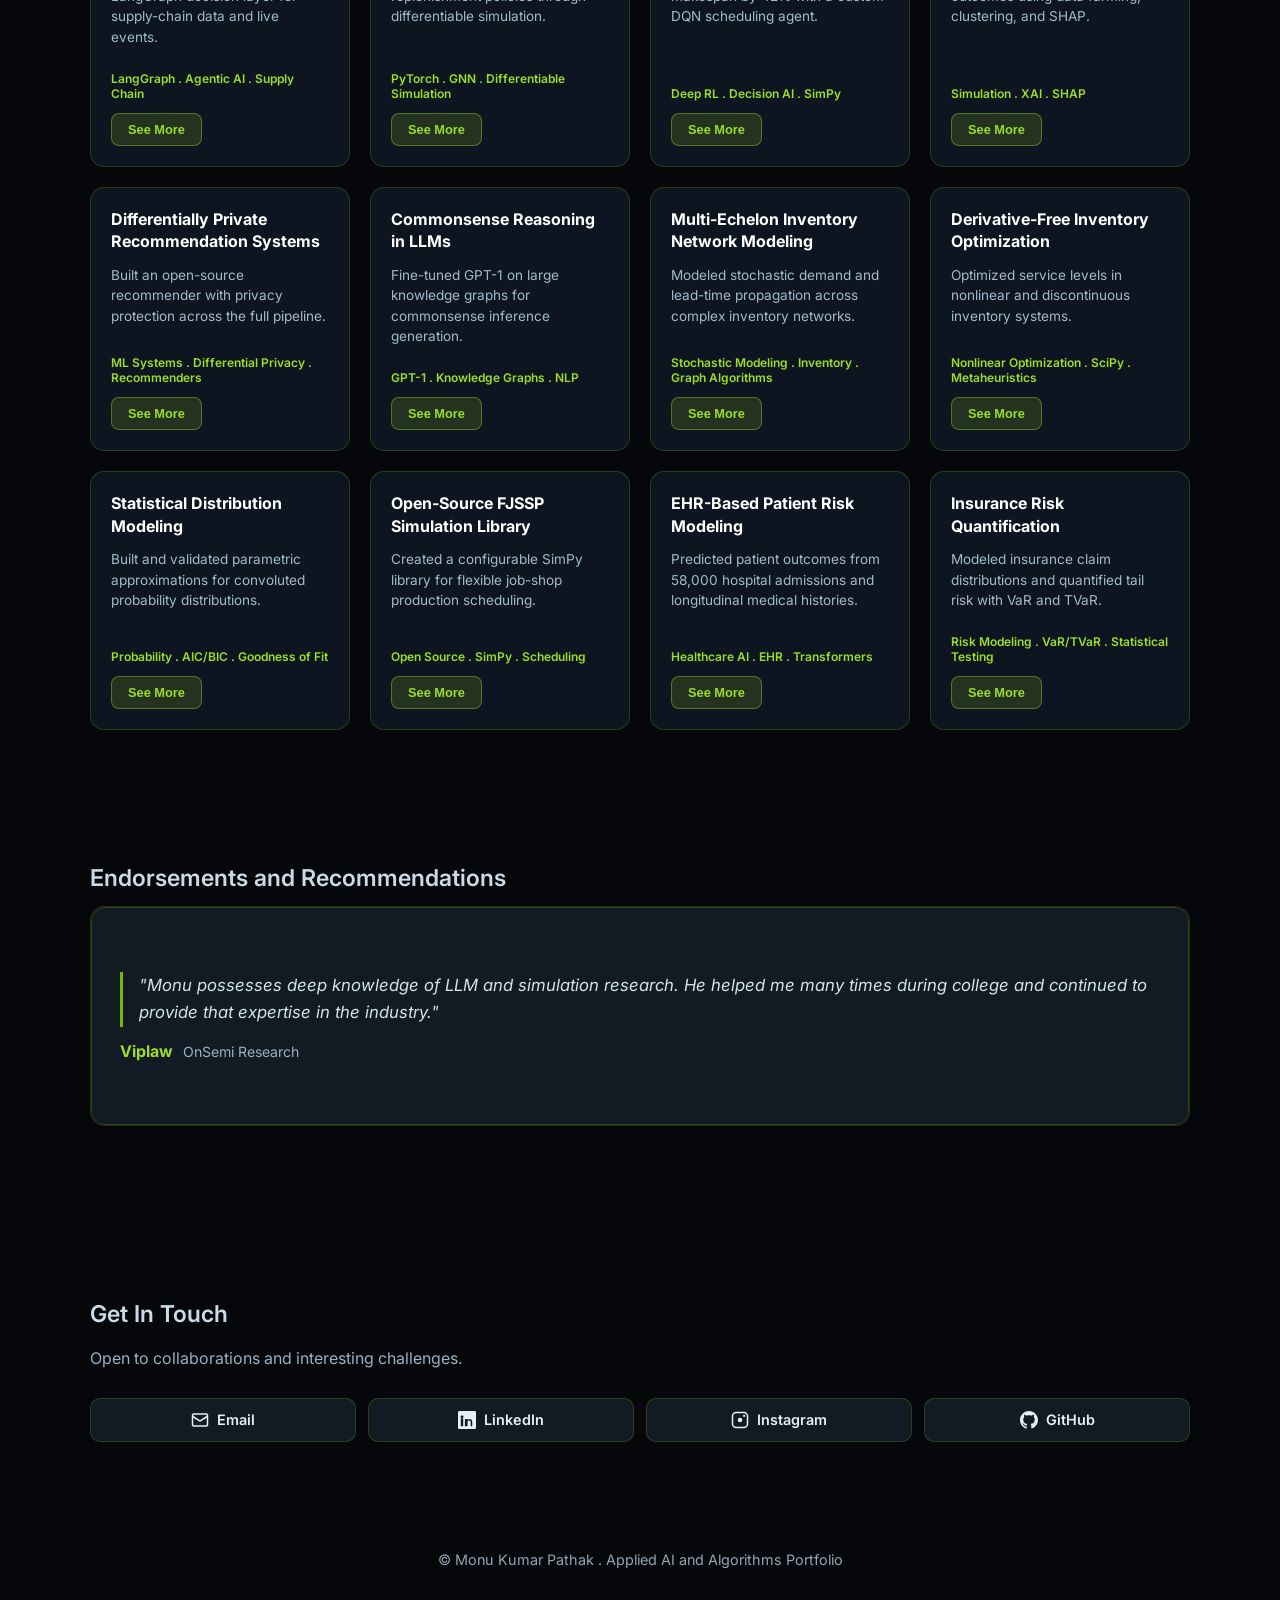
==== commit 64afbf09: "Update Kinaxis career responsibilities" ====
--- a/index.html
+++ b/index.html
@@ -189,28 +189,19 @@
           <article class="ladder-rung glass ladder-rung--left">
             <div class="ladder-node ladder-node--current" aria-hidden="true"></div>
             <div class="ladder-step">
-              <h3>Algorithms Engineer - Kinaxis India</h3>
+              <h3>Kinaxis India</h3>
               <p class="meta">Current phase · <span class="timeline-date">Jul '25 – Present</span></p>
-              <p>Building agentic supply-chain decision intelligence, differentiable inventory policies, stochastic network models, and derivative-free optimization systems.</p>
-              <h4 class="phase-topics-title">A few of the things I have worked on:</h4>
+              <h4 class="phase-topics-title">FDE, Agentic Solutions</h4>
+              <p class="meta">Algorithms Engineer</p>
+              <h4 class="phase-topics-title">MEIO (Optimization and Simulations)</h4>
+              <h4 class="phase-topics-title">My responsibilities include:</h4>
               <ul class="phase-topics">
-                <li>Agentic Supply-Chain Decision Intelligence Platform</li>
-                <li>Sample-Efficient Policy Learning through Differentiable Simulation</li>
-                <li>Stochastic Modeling of Multi-Echelon Inventory Networks</li>
-                <li>Derivative-Free Optimization for Nonlinear and Discontinuous Systems</li>
-                <li>Statistical Distribution Modeling and Goodness-of-Fit Validation</li>
-              </ul>
-              <h4 class="phase-topics-title">Algorithm Engineer - FDE, Agentic Solutions</h4>
-              <h4 class="phase-topics-title">Supply Chain Decision Agent</h4>
-              <p class="meta">LangGraph &middot; HITL &middot; Hybrid RAG</p>
-              <ul class="phase-topics">
-                <li>Built a <strong>LangGraph</strong> decision layer with <strong>HITL</strong>, backed by <strong>hybrid RAG</strong> with <strong>100%</strong> citation coverage</li>
-                <li>Reduced numeric hallucination from <strong>18%</strong> to <strong>2%</strong>, reaching <strong>93%</strong> eval pass at <strong>2.4s</strong> median latency</li>
-              </ul>
-              <h4 class="phase-topics-title">Foundation Model Adaptation for Time-Series Forecasting</h4>
-              <p class="meta">GPT-2 &middot; RevIN &middot; Prompt Prefix</p>
-              <ul class="phase-topics">
-                <li>Built an <strong>LLM-based forecasting</strong> framework on frozen <strong>GPT-2</strong> with <strong>RevIN</strong> and <strong>Prompt-as-Prefix</strong></li>
+                <li>Developing an agentic supply-chain decision intelligence platform</li>
+                <li>Developing customer-support agents that explain inventory optimization recommendations</li>
+                <li>Adapting foundation models for time-series forecasting</li>
+                <li>Applying reinforcement learning to inventory optimization</li>
+                <li>Developing solver modules for inventory optimization</li>
+                <li>Performing statistical distribution modeling and goodness-of-fit validation</li>
               </ul>
             </div>
           </article>
